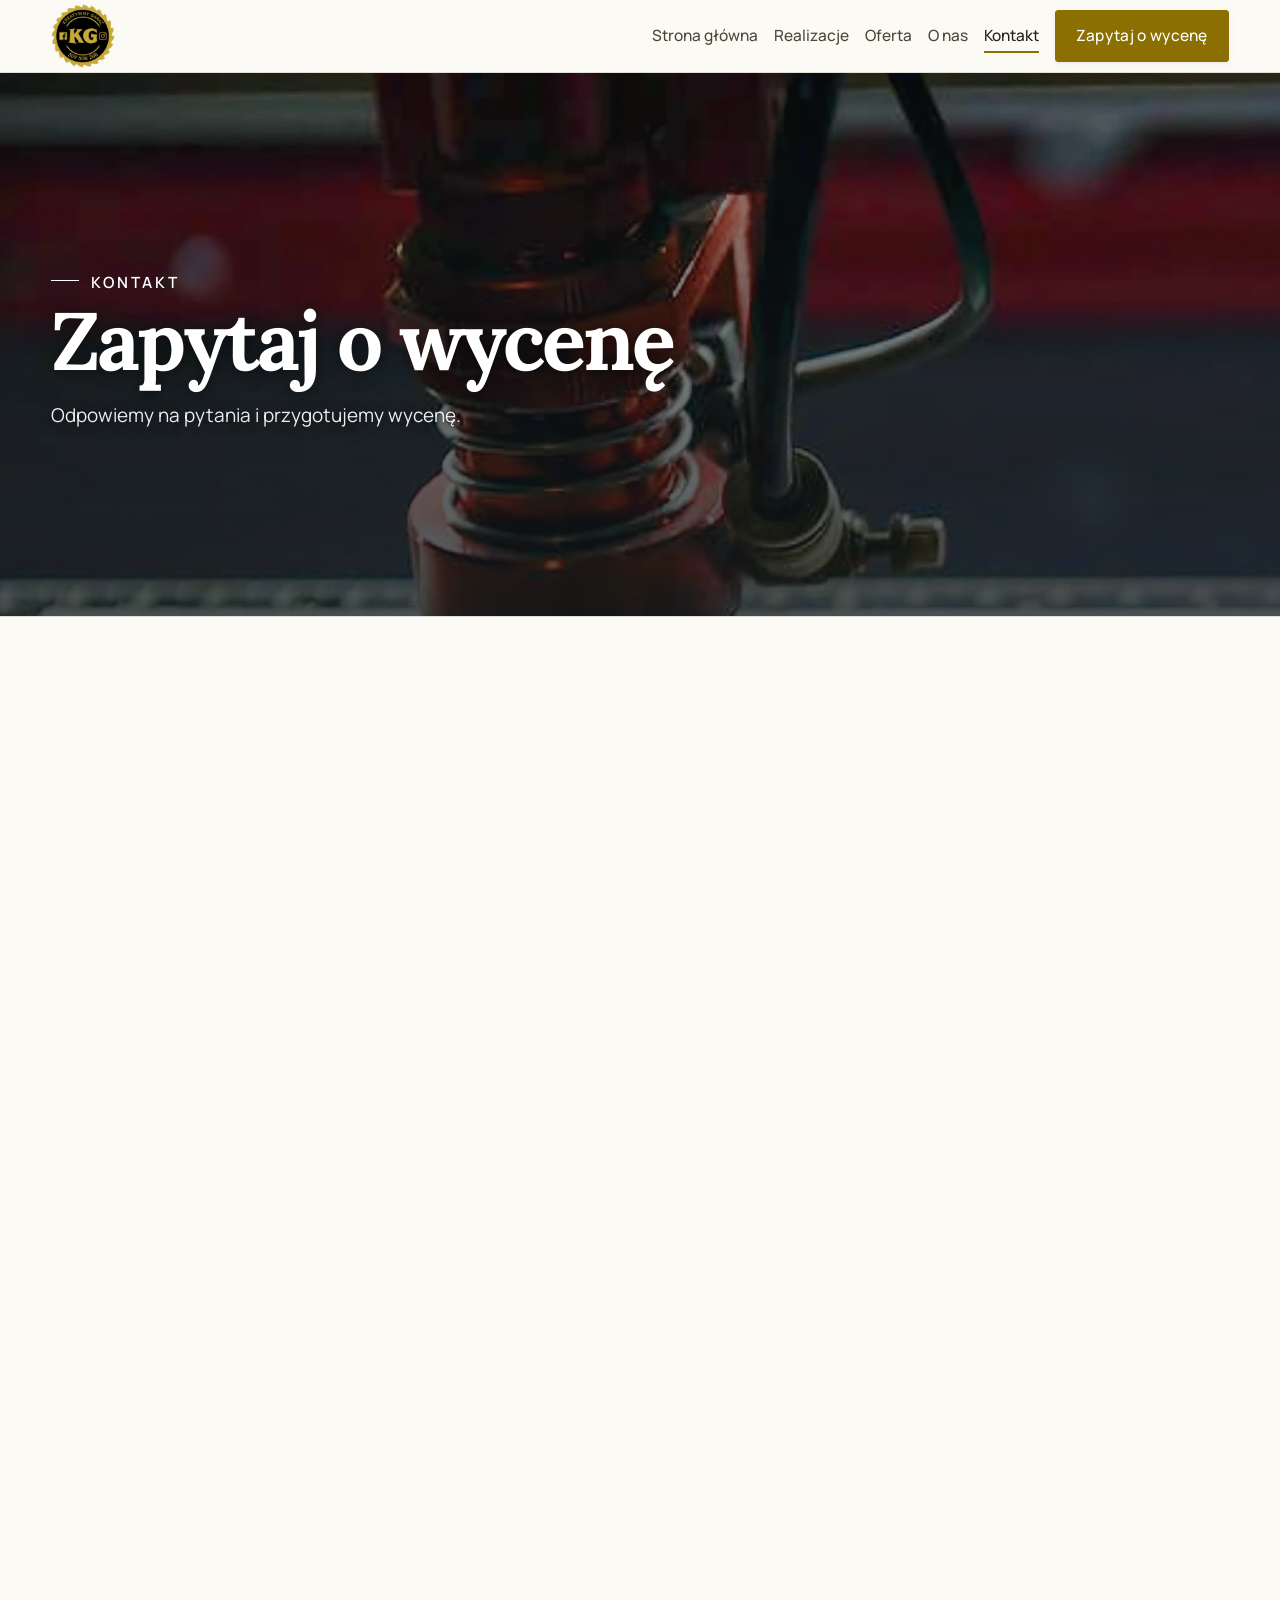
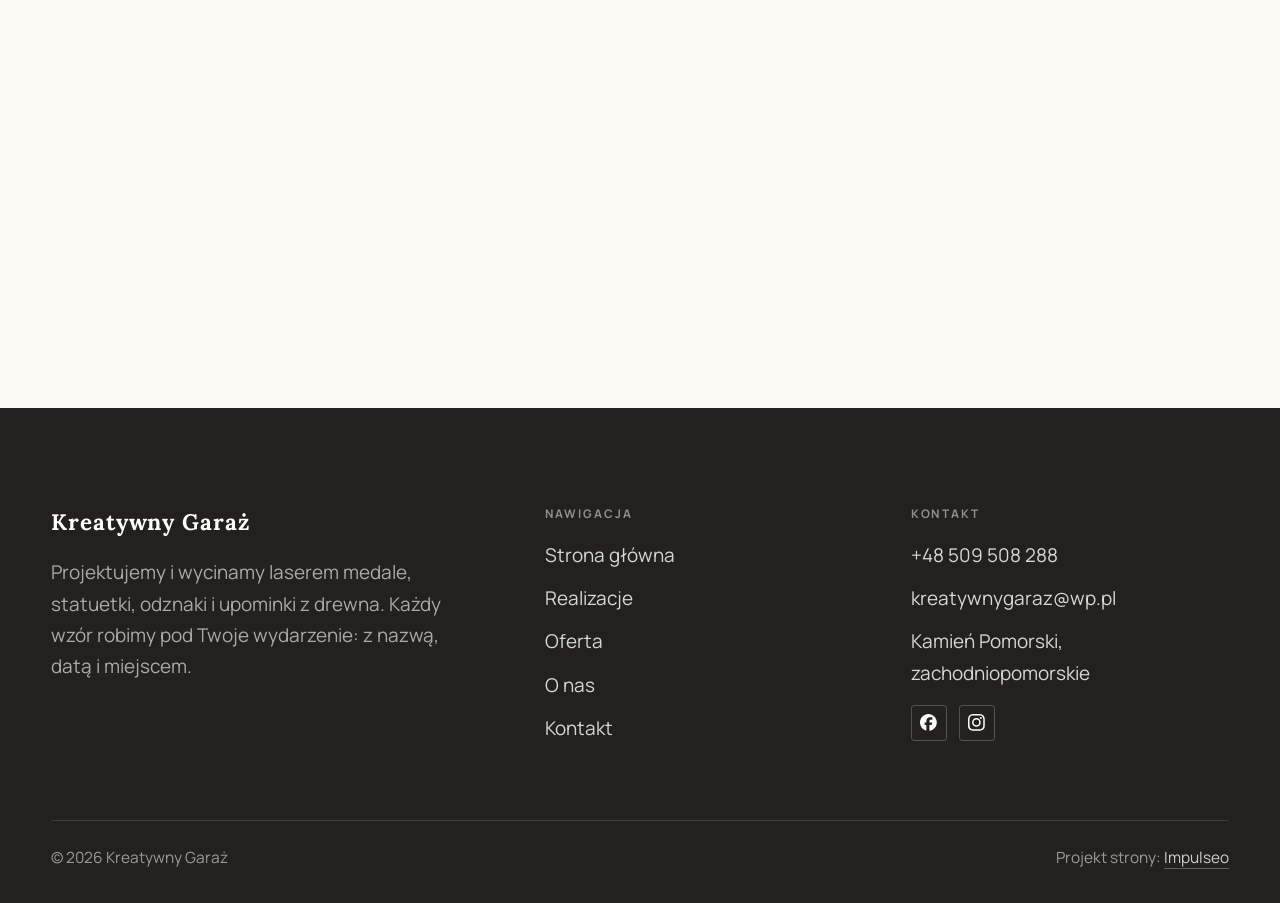
==== kontakt.html @ 51b4d13c "Strona demo: kreatywny-garaz" ====
<!DOCTYPE html>
<html lang="pl">
<head>
<meta charset="UTF-8">
<meta name="viewport" content="width=device-width, initial-scale=1.0">
<title>Kontakt - Kreatywny Garaż</title>
<meta name="description" content="Kontakt Kreatywny Garaż - Kamień Pomorski, zachodniopomorskie">
<link rel="canonical" href="https://kris20032.github.io/kreatywny-garaz/kontakt.html">
<meta name="robots" content="noindex, nofollow">
<meta property="og:type" content="website">
<meta property="og:locale" content="pl_PL">
<meta property="og:site_name" content="Kreatywny Garaż">
<meta property="og:title" content="Kontakt - Kreatywny Garaż">
<meta property="og:description" content="Kontakt Kreatywny Garaż - Kamień Pomorski, zachodniopomorskie">
<meta property="og:url" content="https://kris20032.github.io/kreatywny-garaz/kontakt.html">
<meta property="og:image" content="https://kris20032.github.io/kreatywny-garaz/img/og.jpg">
<meta property="og:image:width" content="1200">
<meta property="og:image:height" content="630">
<meta name="twitter:card" content="summary_large_image">
<link rel="preconnect" href="https://fonts.googleapis.com">
<link rel="preconnect" href="https://fonts.gstatic.com" crossorigin>
<link href="https://fonts.googleapis.com/css2?family=Lora:wght@500;600;700&family=Manrope:wght@400;500;600&display=swap" rel="stylesheet">
<link rel="stylesheet" href="assets/styles.css?v=b07bffbc">
</head>
<body>

<header class="nav">
  <div class="wrap nav-inner">
    <a class="brand brand-has-logo" href="index.html"><img class="brand-logo" src="img/logo.png" alt="Kreatywny Garaż" width="720" height="720" decoding="async"></a>
    <nav class="nav-links">
      <a href="index.html">Strona główna</a>
      <a href="realizacje.html">Realizacje</a>
      <a href="oferta.html">Oferta</a>
      <a href="o-nas.html">O nas</a>
      <a href="kontakt.html" class="active" aria-current="page">Kontakt</a>
      <a href="kontakt.html" class="btn btn-accent">Zapytaj o wycenę</a>
    </nav>
    <button class="nav-toggle" aria-label="Menu"><span></span><span></span><span></span></button>
  </div>
</header>

<main>
<section class="pagehead">
  <img src="img/g8.jpg" alt="Kreatywny Garaż - Zapytaj o wycenę" width="1600" height="976" decoding="async">
  <div class="wrap">
    <span class="eyebrow">Kontakt</span>
    <h1>Zapytaj o wycenę</h1>
    <p>Odpowiemy na pytania i przygotujemy wycenę.</p>
  </div>
</section>
<section>
  <div class="wrap contact-grid">
    <div class="reveal">
      <span class="eyebrow">Dane kontaktowe</span>
      <h2 style="margin:var(--space-4) 0 var(--space-6)">Kreatywny Garaż</h2>
      <div class="info-list">
        <div class="info-row"><div class="ic"><svg class="ico-tel" width="16" height="16" viewBox="0 0 24 24" fill="none" aria-hidden="true"><path d="M6.6 10.8a15.5 15.5 0 0 0 6.6 6.6l2.2-2.2a1 1 0 0 1 1-.24 11.4 11.4 0 0 0 3.6.58 1 1 0 0 1 1 1V20a1 1 0 0 1-1 1A17 17 0 0 1 3 4a1 1 0 0 1 1-1h3.5a1 1 0 0 1 1 1c0 1.25.2 2.46.58 3.6a1 1 0 0 1-.25 1l-2.23 2.2Z" fill="currentColor"/></svg></div><div><div class="lbl">Telefon</div><a class="val" href="tel:+48509508288">+48 509 508 288</a></div></div>
        <div class="info-row"><div class="ic"><svg class="ico-mail" width="16" height="16" viewBox="0 0 24 24" fill="none" aria-hidden="true"><rect x="3.2" y="5.5" width="17.6" height="13" rx="1.6" stroke="currentColor" stroke-width="1.6"/><path d="M4 7l8 6 8-6" stroke="currentColor" stroke-width="1.6" stroke-linecap="round" stroke-linejoin="round"/></svg></div><div><div class="lbl">E-mail</div><a class="val" href="mailto:kreatywnygaraz@wp.pl">kreatywnygaraz@wp.pl</a></div></div>
        <div class="info-row"><div class="ic"><svg class="ico-pin" width="16" height="16" viewBox="0 0 24 24" fill="none" aria-hidden="true"><path d="M12 21s7-6.1 7-11.5A7 7 0 0 0 5 9.5C5 14.9 12 21 12 21Z" stroke="currentColor" stroke-width="1.6" fill="none"/><circle cx="12" cy="9.5" r="2.4" fill="currentColor"/></svg></div><div><div class="lbl">Adres</div><div class="val">Kamień Pomorski, zachodniopomorskie</div></div></div>
      </div>
    </div>
    <div class="reveal">
      <form class="form" action="https://formsubmit.co/kreatywnygaraz@wp.pl" method="POST">
        <input type="hidden" name="_subject" value="Zapytanie ze strony Kreatywny Garaż">
        <input type="hidden" name="_captcha" value="false">
        <input type="hidden" name="_template" value="table">
        <div class="fld"><label for="name">Imię / firma</label><input id="name" name="name" type="text" placeholder="np. Jan Kowalski" required></div>
        <div class="fld"><label for="email">E-mail</label><input id="email" name="email" type="email" placeholder="adres@email.pl" required></div>
        <div class="fld"><label for="phone">Telefon</label><input id="phone" name="phone" type="tel" placeholder="+48 ..."></div>
        <div class="fld"><label for="msg">Czego dotyczy zapytanie?</label><textarea id="msg" name="message" placeholder="Napisz krótko, w czym możemy pomóc" required></textarea></div>
        <button type="submit" class="btn btn-accent" style="width:100%;justify-content:center">Wyślij zapytanie <span class="arr">→</span></button>
        <p class="note">Wiadomość trafi bezpośrednio do nas. Można też zadzwonić: +48 509 508 288.</p>
      </form>
    </div>
  </div>
</section>
<section style="padding-top:0">
  <div class="wrap reveal">
    <iframe class="map" title="Kreatywny Garaż - Kamień Pomorski" src="https://maps.google.com/maps?q=53.9640967%2C14.8288006&z=15&output=embed" loading="lazy" referrerpolicy="no-referrer-when-downgrade"></iframe>
  </div>
</section>
</main>

<footer>
  <div class="wrap">
    <div class="foot-grid">
      <div class="foot-brand">
        <div class="name">Kreatywny Garaż</div>
        <p>Projektujemy i wycinamy laserem medale, statuetki, odznaki i upominki z drewna. Każdy wzór robimy pod Twoje wydarzenie: z nazwą, datą i miejscem.</p>
      </div>
      <div class="foot-col">
        <h4>Nawigacja</h4>
        <a href="index.html">Strona główna</a>
        <a href="realizacje.html">Realizacje</a>
        <a href="oferta.html">Oferta</a>
        <a href="o-nas.html">O nas</a>
        <a href="kontakt.html">Kontakt</a>
      </div>
      <div class="foot-col">
        <h4>Kontakt</h4>
        <a href="tel:+48509508288">+48 509 508 288</a>
        <a href="mailto:kreatywnygaraz@wp.pl">kreatywnygaraz@wp.pl</a>
        <p>Kamień Pomorski, zachodniopomorskie</p>
      <div class="foot-soc">
        <a class="soc" href="https://www.facebook.com/KreatywnyGarazWyrobyzDrewna/" target="_blank" rel="noopener" aria-label="Facebook - Kreatywny Garaż"><svg viewBox="0 0 24 24" aria-hidden="true" focusable="false"><path d="M9.101 23.691v-7.98H6.627v-3.667h2.474v-1.58c0-4.085 1.848-5.978 5.858-5.978.401 0 .955.042 1.468.103a8.68 8.68 0 0 1 1.141.195v3.325a8.623 8.623 0 0 0-.653-.036 26.805 26.805 0 0 0-.733-.009c-.707 0-1.259.096-1.675.309a1.686 1.686 0 0 0-.679.622c-.258.42-.374.995-.374 1.752v1.297h3.919l-.386 2.103-.287 1.564h-3.246v8.245C19.396 23.238 24 18.179 24 12.044c0-6.627-5.373-12-12-12s-12 5.373-12 12c0 5.628 3.874 10.35 9.101 11.647Z" fill="currentColor"/></svg></a>
        <a class="soc" href="https://www.instagram.com/kreatywny_garaz/" target="_blank" rel="noopener" aria-label="Instagram - Kreatywny Garaż"><svg viewBox="0 0 24 24" aria-hidden="true" focusable="false"><path d="M7.0301.084c-1.2768.0602-2.1487.264-2.911.5634-.7888.3075-1.4575.72-2.1228 1.3877-.6652.6677-1.075 1.3368-1.3802 2.127-.2954.7638-.4956 1.6365-.552 2.914-.0564 1.2775-.0689 1.6882-.0626 4.947.0062 3.2586.0206 3.6671.0825 4.9473.061 1.2765.264 2.1482.5635 2.9107.308.7889.72 1.4573 1.388 2.1228.6679.6655 1.3365 1.0743 2.1285 1.38.7632.295 1.6361.4961 2.9134.552 1.2773.056 1.6884.069 4.9462.0627 3.2578-.0062 3.668-.0207 4.9478-.0814 1.28-.0607 2.147-.2652 2.9098-.5633.7889-.3086 1.4578-.72 2.1228-1.3881.665-.6682 1.0745-1.3378 1.3795-2.1284.2957-.7632.4966-1.636.552-2.9124.056-1.2809.0692-1.6898.063-4.948-.0063-3.2583-.021-3.6668-.0817-4.9465-.0607-1.2797-.264-2.1487-.5633-2.9117-.3084-.7889-.72-1.4568-1.3876-2.1228C21.2982 1.33 20.628.9208 19.8378.6165 19.074.321 18.2017.1197 16.9244.0645 15.6471.0093 15.236-.005 11.977.0014 8.718.0076 8.31.0215 7.0301.0839m.1402 21.6932c-1.17-.0509-1.8053-.2453-2.2287-.408-.5606-.216-.96-.4771-1.3819-.895-.422-.4178-.6811-.8186-.9-1.378-.1644-.4234-.3624-1.058-.4171-2.228-.0595-1.2645-.072-1.6442-.079-4.848-.007-3.2037.0053-3.583.0607-4.848.05-1.169.2456-1.805.408-2.2282.216-.5613.4762-.96.895-1.3816.4188-.4217.8184-.6814 1.3783-.9003.423-.1651 1.0575-.3614 2.227-.4171 1.2655-.06 1.6447-.072 4.848-.079 3.2033-.007 3.5835.005 4.8495.0608 1.169.0508 1.8053.2445 2.228.408.5608.216.96.4754 1.3816.895.4217.4194.6816.8176.9005 1.3787.1653.4217.3617 1.056.4169 2.2263.0602 1.2655.0739 1.645.0796 4.848.0058 3.203-.0055 3.5834-.061 4.848-.051 1.17-.245 1.8055-.408 2.2294-.216.5604-.4763.96-.8954 1.3814-.419.4215-.8181.6811-1.3783.9-.4224.1649-1.0577.3617-2.2262.4174-1.2656.0595-1.6448.072-4.8493.079-3.2045.007-3.5825-.006-4.848-.0608M16.953 5.5864A1.44 1.44 0 1 0 18.39 4.144a1.44 1.44 0 0 0-1.437 1.4424M5.8385 12.012c.0067 3.4032 2.7706 6.1557 6.173 6.1493 3.4026-.0065 6.157-2.7701 6.1506-6.1733-.0065-3.4032-2.771-6.1565-6.174-6.1498-3.403.0067-6.156 2.771-6.1496 6.1738M8 12.0077a4 4 0 1 1 4.008 3.9921A3.9996 3.9996 0 0 1 8 12.0077" fill="currentColor"/></svg></a>
      </div>
      </div>
    </div>
    <div class="foot-bot">
      <span>© 2026 Kreatywny Garaż</span>
      <span>Projekt strony: <a class="foot-credit" href="https://impulseo.pl" target="_blank" rel="noopener">Impulseo</a></span>
    </div>
  </div>
</footer>
<div class="sticky-reserve"><a class="sr-book" href="kontakt.html">Zapytaj o wycenę</a><a class="sr-call" href="tel:+48509508288" aria-label="Zadzwoń"><svg class="ico-tel" width="16" height="16" viewBox="0 0 24 24" fill="none" aria-hidden="true"><path d="M6.6 10.8a15.5 15.5 0 0 0 6.6 6.6l2.2-2.2a1 1 0 0 1 1-.24 11.4 11.4 0 0 0 3.6.58 1 1 0 0 1 1 1V20a1 1 0 0 1-1 1A17 17 0 0 1 3 4a1 1 0 0 1 1-1h3.5a1 1 0 0 1 1 1c0 1.25.2 2.46.58 3.6a1 1 0 0 1-.25 1l-2.23 2.2Z" fill="currentColor"/></svg></a></div>
<div class="demo-wazne" data-do="2026-11-18" data-cykl="3" hidden><svg class="dw-ico" width="13" height="13" viewBox="0 0 24 24" fill="none" aria-hidden="true"><circle cx="12" cy="12" r="8.6" stroke="currentColor" stroke-width="1.8"/><path d="M12 7.2V12l3.3 2" stroke="currentColor" stroke-width="1.8" stroke-linecap="round"/></svg><span class="dw-txt"></span></div>

<script src="assets/main.js"></script>
</body>
</html>
---- assets/styles.css ----
/* ============================================================
   STOLBASZ — premium, architektoniczny B2B fit-out
   Jasna paleta, zero brązu. System wg premium-web-craft.
   Projekt strony: Impulseo (impulseo.pl)
   ============================================================ */

:root{
  /* PALETA — jasna, architektoniczna, chłodna */
  --paper:#F3F1EC;          /* główne tło */
  --paper-2:#E6E3DB;        /* sekcje alternatywne (chłodny jasny szary) */
  --paper-3:#E6E3DB;        /* delikatne wypełnienia */
  --ink:#23211E;            /* tekst główny — chłodny grafit */
  --ink-soft:#43403A;       /* nagłówki drugorzędne */
  --muted:#87837A;          /* tekst poboczny */
  --line:rgba(35,33,30,.12);/* hairline */
  --accent:#8A6B3C;         /* stonowany petrol-slate — jedyny akcent */
  --accent-d:#6E5430;
  --accent-soft:rgba(138,107,60,.10);
  --dark:#23211E;           /* sekcje ciemne (stopka/CTA) */

  /* HOVER ZDJĘĆ — JEDEN standard dla całego silnika (decyzja K. 04.08.2026, artefakt z wariantami).
     AKTUALNE (K.+Szymon 09.08.2026, wybór z artefaktu 6 wariantów): zoom 1.05 przy 1.4s -
     przy tak długim czasie mocniejszy kadr NIE skacze, tylko „oddycha". Poprzedni standard
     (1.02 / .55s z 04.08) odbierany jako dynamiczny i szybki.
     Spoczynek lekko przygaszony, ale TYLKO tam, gdzie jest mysz (@media hover:hover) —
     na telefonie zdjęcia zostają w pełnej jasności. */
  --img-zoom:1.05;                   /* K.+Szymon 09.08: wariant F z artefaktu porównawczego */
  --img-rest:brightness(.95) saturate(.99);
  --img-hot:brightness(1.06) saturate(1.05);
  --img-dur:1.4s;                    /* K.+Szymon 09.08 (wariant F): powoli = elegancko */
  --img-ease:cubic-bezier(.16,.84,.44,1);  /* miękki ogon, efekt „oddychania" */

  /* ODSTĘPY — skala 4/8 */
  --space-1:4px; --space-2:8px; --space-3:12px; --space-4:16px; --space-5:24px;
  --space-6:32px; --space-7:48px; --space-8:64px; --space-9:96px; --space-10:128px;

  /* TYPOGRAFIA — fluid clamp() (skala podbita 16.07.2026: większe, czytelniejsze litery — uwaga Adama) */
  --text-sm:clamp(.9rem,.87rem + .12vw,1rem);
  --text-base:clamp(1.08rem,1.04rem + .18vw,1.2rem);
  --text-lg:clamp(1.24rem,1.15rem + .34vw,1.44rem);
  --text-h3:clamp(1.34rem,1.22rem + .55vw,1.66rem);
  --text-h2:clamp(2.1rem,1.66rem + 2.1vw,3.1rem);
  --text-h1:clamp(2.9rem,2.1rem + 4vw,5.1rem);

  /* PROMIENIE — architektoniczne, raczej ostre */
  --r-sm:3px; --r-md:6px; --r-lg:10px;

  /* RUCH */
  --ease:cubic-bezier(.25,.46,.45,.94); --dur:.24s;

  /* CIENIE — miękkie, warstwowe */
  --sh-sm:0 1px 2px rgba(16,24,32,.04), 0 2px 8px rgba(16,24,32,.05);
  --sh-md:0 2px 6px rgba(16,24,32,.05), 0 12px 28px -8px rgba(16,24,32,.12);
  --sh-lg:0 6px 14px rgba(16,24,32,.07), 0 26px 56px -18px rgba(16,24,32,.22);

  --hairline:1px solid var(--line);

  --font-display:'Lora',serif;
  --font-body:'Manrope',sans-serif;
}

*{box-sizing:border-box;margin:0;padding:0}
html{scroll-behavior:smooth}
body{
  font-family:var(--font-body);
  font-size:var(--text-base);
  line-height:1.65;
  color:var(--ink);
  background:var(--paper);
  -webkit-font-smoothing:antialiased;
  text-rendering:optimizeLegibility;
}
img{max-width:100%;height:auto;display:block}  /* height:auto = width/height z atrybutów trzyma proporcje (TOP#12) */
a{color:inherit;text-decoration:none}

.wrap{width:min(92%,1180px);margin-inline:auto}
section{padding-block:clamp(52px,6.5vw,96px)}

h1,h2,h3{font-family:var(--font-display);font-weight:700;line-height:1.08;letter-spacing:-.02em;color:var(--ink)}
h1{font-size:var(--text-h1);letter-spacing:-.035em}
h2{font-size:var(--text-h2);letter-spacing:-.025em}
h3{font-size:var(--text-h3)}
/* MIARA — długość wiersza. WCAG 2.2 SC 1.4.8: max 80 znaków; Butterick: 45–90.
   68ch daje realnie 72–78 znaków polskiego tekstu, czyli z zapasem pod granicą.
   Wcześniej limit miał TYLKO <p> — <li>, <blockquote> i <dd> nie miały żadnego,
   i to jedyny powód, dla którego 23 bloki na dwóch oddanych stronach jadą po
   83–106 znaków w wierszu (pomiar 07.08.2026, bramka `miara`).
   ⚠️ Listy i definicje ograniczamy TYLKO bez klasy: `ul`/`ol` z klasą to u nas
   układ (siatki kafli, menu), a nie tekst ciągły — tam miarę wyznacza układ. */
/* 60ch, nie 68ch (K. 10.08): po zmianie fontów na węższe kroje (DM Sans i spółka)
   w 68ch mieściło się ~90 znaków - bramka pikselowa słusznie zgłaszała przekroczenie
   granicy 80. Pomiar na żywej przeglądarce: 60ch = 90 znaków, 53ch = ~78 znaków, czyli normę WCAG 1.4.8. */
:root{ --miara:53ch }
p{max-width:min(100%,var(--miara))}
blockquote,
ul:not([class])>li, ol:not([class])>li,
dl:not([class])>dd{max-width:min(100%,var(--miara))}

/* ⚠️ Świadomie BEZ wyjątku `.tile p,.card p,.svc p{max-width:none}`, choć nasuwa się sam:
   te akapity BYŁY już ograniczone (stare `p{max-width:65ch}`), więc „wyjątek" nie odblokowałby
   niczego nowego — tylko ROZLUŹNIŁ stan sprzed zmiany na wszystkich demach naraz.
   `figcaption` żadna z reguł wyżej nie dotyczy, więc też nie potrzebuje zwolnienia. */

/* ŁAMANIE. `balance` wyrównuje długości wierszy w nagłówku, `pretty` pilnuje ostatniego
   wiersza akapitu, żeby nie został w nim jeden wyraz. Obsługiwane od Chrome 117 /
   Safari 17.5; starsze przeglądarki po prostu ignorują tę własność.
   `text-wrap:pretty` nie występowało dotąd ANI RAZ w silniku ani w repo klientów. */
h1,h2,h3,.lead,.lede{text-wrap:balance}
p,li,blockquote,dd{text-wrap:pretty}

.eyebrow{
  font-family:var(--font-body);
  font-size:var(--text-sm);
  font-weight:600;
  letter-spacing:.18em;
  text-transform:uppercase;
  color:var(--accent);
  display:inline-flex;align-items:center;gap:var(--space-3);
}
/* flex:none + margin-top = kreska trzyma się PIERWSZEJ linii. Wcześniej align-items:center
   centrowało ją względem całego bloku i przy zawinięciu (długi kicker typu
   „…WNĘTRZ · LESZNO · OD 2019") druga linia lądowała z brzydkim wcięciem. */
.eyebrow{align-items:flex-start}
.eyebrow>*,.eyebrow{text-wrap:balance}   /* dlugi kicker lamal sie na sierote typu samo „2019" w drugiej linii */
.eyebrow::before{content:"";width:28px;height:1px;background:var(--accent);display:inline-block;flex:none;margin-top:.62em}

.muted{color:var(--muted)}
.lead{font-size:var(--text-lg);line-height:1.55;color:var(--ink-soft);max-width:50ch}

/* ---------- BUTTONS ---------- */
.btn{
  display:inline-flex;align-items:center;gap:var(--space-2);
  font-weight:600;font-size:var(--text-sm);letter-spacing:.02em;
  padding:var(--space-4) var(--space-6);
  border-radius:var(--r-sm);
  transition:transform var(--dur) var(--ease),box-shadow var(--dur) var(--ease),background var(--dur) var(--ease);
  cursor:pointer;border:1px solid transparent;
}
.btn-accent{background:var(--accent);color:#fff;box-shadow:var(--sh-sm)}
.btn-accent:hover{background:var(--accent-d);transform:translateY(-2px);box-shadow:var(--sh-md)}
.btn-accent:active{transform:translateY(0);box-shadow:var(--sh-sm)}
.btn-ghost{background:transparent;color:var(--ink);border-color:var(--line)}
.btn-ghost:hover{border-color:var(--accent);color:var(--accent);transform:translateY(-2px)}
.btn-light{background:#fff;color:var(--ink);box-shadow:var(--sh-sm)}
.btn-light:hover{transform:translateY(-2px);box-shadow:var(--sh-md)}
.btn .arr{transition:transform var(--dur) var(--ease)}
.btn:hover .arr{transform:translateX(4px)}

/* ---------- NAV ---------- */
.nav{
  position:sticky;top:0;z-index:50;
  background:color-mix(in srgb,var(--paper) 88%,transparent);
  backdrop-filter:saturate(140%) blur(10px);
  border-bottom:var(--hairline);
}
.nav-inner{display:flex;align-items:center;justify-content:space-between;gap:var(--space-5);height:72px}
/* ANTY-NACHODZENIE (K. 05.08.2026): długa nazwa firmy + przycisk z pełnym numerem nie mieściły się w pasku
   i flex ściskał linki PONIŻEJ ich treści - "Kontakt" wchodził na ramkę "Zadzwoń +48 ...". Teraz ustępuje
   nazwa marki (skrót wielokropkiem), a menu i przycisk nigdy się nie kurczą ani nie zachodzą na siebie. */
.brand{display:flex;flex-direction:column;line-height:1;min-width:0;flex:0 1 auto}
.brand .name{font-family:var(--font-display);font-weight:800;font-size:1.35rem;letter-spacing:.04em;white-space:nowrap;overflow:hidden;text-overflow:ellipsis}
.brand .sub{font-size:.62rem;letter-spacing:.34em;text-transform:uppercase;color:var(--muted);margin-top:5px;white-space:nowrap;overflow:hidden;text-overflow:ellipsis}
.nav-links{display:flex;align-items:center;gap:var(--space-6);flex:0 0 auto}
.nav-links a{font-size:var(--text-sm);font-weight:500;color:var(--ink-soft);position:relative;padding-block:4px;white-space:nowrap;transition:color var(--dur) var(--ease)}
.nav-links a::after{content:"";position:absolute;left:0;bottom:0;width:0;height:1.5px;background:var(--accent);transition:width var(--dur) var(--ease)}
.nav-links a:hover,.nav-links a.active{color:var(--ink)}
.nav-links a:hover::after,.nav-links a.active::after{width:100%}
.nav-links .btn{padding:var(--space-2) var(--space-5)}
/* przyciski w nav: właściwy kolor (przebij .nav-links a) + bez podkreślenia */
.nav-links a.btn-accent{color:#fff}
.nav-links a.btn-ghost,.nav-links a.btn-light{color:var(--ink)}
/* CTA w pasku: NIE podkreślenie spod linków menu, ale ten sam przelatujący błysk,
   co na wszystkich innych przyciskach (zgłoszenie K. 13.08.2026 - „na hero jest efekt
   światła przechodzącego przez przycisk, na navbarze go nie ma, a mają być identyczne").
   Reguła `.nav-links a::after` jest silniejsza od `.btn::after`, więc trzeba jej
   geometrię wyzerować i wpisać połysk z nazwy - samo `display:none` gasiło efekt. */
.nav-links a.btn::after{
  display:block;content:"";position:absolute;inset:0;z-index:-1;pointer-events:none;
  width:auto;height:auto;border-radius:inherit;   /* kasuje geometrię podkreślenia (width:0;height:1.5px) */
  background:linear-gradient(100deg,transparent 32%,rgba(255,255,255,.20) 50%,transparent 68%);
  translate:-120% 0}
@media (prefers-reduced-motion:no-preference){
  .nav-links a.btn:hover::after{translate:120% 0;transition:translate .75s var(--mt-ease,cubic-bezier(.16,.84,.44,1))}
}
.nav-toggle{display:none;background:none;border:none;cursor:pointer;flex-direction:column;gap:5px;padding:8px}
.nav-toggle span{width:24px;height:2px;background:var(--ink);transition:var(--dur)}
/* Ciasny zakres MIĘDZY menu mobilnym a pełnym pulpitem: zbijamy odstępy i nazwę marki,
   żeby wszystko zmieściło się naturalnie, zanim w ogóle dojdzie do skracania wielokropkiem. */
@media(max-width:1280px) and (min-width:921px){
  .nav-links{gap:var(--space-4)}
  .nav-links .btn{padding:var(--space-2) var(--space-4)}
  .brand .name{font-size:1.15rem}
}

/* ---------- HERO (split) ---------- */
.hero{position:relative;overflow:hidden;border-bottom:var(--hairline)}
.hero-grid{display:grid;grid-template-columns:1.05fr .95fr;gap:clamp(24px,4vw,60px);align-items:center;
  padding-block:clamp(36px,4.5vw,64px)}
.hero-copy .eyebrow{margin-bottom:var(--space-5)}
.hero-copy h1{margin-bottom:var(--space-5)}
.hero-copy .lead{margin-bottom:var(--space-7)}
.hero-actions{display:flex;flex-wrap:wrap;gap:var(--space-4)}
.hero-art{position:relative;aspect-ratio:4/3;border-radius:var(--r-lg);overflow:hidden;box-shadow:var(--sh-lg)}
.hero-art img{width:100%;height:100%;object-fit:cover}
.hero-art::after{content:"";position:absolute;inset:0;background:linear-gradient(180deg,transparent 55%,rgba(18,24,28,.28))}
.hero-badge{position:absolute;left:var(--space-5);bottom:var(--space-5);z-index:2;
  background:rgba(252,252,251,.94);backdrop-filter:blur(4px);
  border-radius:var(--r-md);padding:var(--space-4) var(--space-5);box-shadow:var(--sh-md);max-width:78%}
.hero-badge strong{display:block;font-family:var(--font-display);font-size:1rem;letter-spacing:-.01em}
.hero-badge span{font-size:var(--text-sm);color:var(--muted)}

/* ---------- HERO duży / kinowy (strona główna) ---------- */
.hero-cine{position:relative;min-height:clamp(560px,82vh,840px);min-height:clamp(560px,82svh,840px);display:flex;align-items:center;overflow:hidden;border-bottom:var(--hairline)}
.hero-cine>img{position:absolute;inset:0;width:100%;height:100%;object-fit:cover;z-index:0}
.hero-cine::after{content:"";position:absolute;inset:0;z-index:1;
  background:linear-gradient(95deg,rgba(13,18,23,.86) 0%,rgba(13,18,23,.64) 32%,rgba(13,18,23,.24) 62%,rgba(13,18,23,.04) 100%)}
.hero-cine .wrap{position:relative;z-index:2;padding-block:var(--space-8)}
.hero-cine .hero-copy{max-width:660px}
.hero-cine .eyebrow{color:#fff;margin-bottom:var(--space-5)}
.hero-cine .eyebrow::before{background:#fff}
.hero-cine h1{color:#fff;margin-bottom:var(--space-5);font-size:clamp(2.9rem,2rem + 4.4vw,5.2rem);text-wrap:balance}
.hero-cine .lead{color:rgba(255,255,255,.92);max-width:48ch;margin-bottom:var(--space-7)}
.hero-cine .hero-actions{display:flex;flex-wrap:wrap;gap:var(--space-4)}
/* NISKIE OKNO (laptop z dokiem i paskami przeglądarki ma ~700-780 px wysokości widoku):
   H1 do 5.2rem + długi lead nie mieściły się i przyciski wypadały POD krawędź ekranu -
   klient widział stronę bez ani jednego CTA. Skalujemy w dół, zamiast przycinać treść. */
@media(min-width:821px) and (max-height:820px){
  .hero-cine{min-height:clamp(520px,94svh,780px)}
  .hero-cine .wrap{padding-block:var(--space-6)}
  .hero-cine h1{font-size:clamp(2.2rem,1.5rem + 2.6vw,3.6rem);margin-bottom:var(--space-4)}
  .hero-cine .eyebrow{margin-bottom:var(--space-4)}
  .hero-cine .lead{margin-bottom:var(--space-5);max-width:44ch}
}
@media(max-width:680px){
  .hero-cine{min-height:clamp(520px,76vh,640px);min-height:clamp(520px,76svh,640px);align-items:flex-end}
  .hero-cine::after{background:linear-gradient(0deg,rgba(13,18,23,.9) 6%,rgba(13,18,23,.45) 55%,rgba(13,18,23,.25) 100%)}
  .hero-cine .wrap{padding-bottom:var(--space-9)}
  /* TELEFON (~90% oglądających): lead potrafił zająć 8 linii i zepchnąć CTA poza pierwszy ekran.
     Zwężamy interlinię i skalę - treści nie ucinamy, bo to ona sprzedaje. */
  .hero-cine .lead{font-size:.98rem;line-height:1.5;margin-bottom:var(--space-5)}
  .hero-cine .eyebrow{font-size:.72rem;letter-spacing:.13em;margin-bottom:var(--space-4)}
  .hero-cine .eyebrow::before{width:20px}
  .hero-cine h1{margin-bottom:var(--space-4)}
}

/* full-bleed hero variant (podstrony) */
.pagehead{position:relative;min-height:46vh;min-height:46svh;display:flex;align-items:flex-end;overflow:hidden;border-bottom:var(--hairline)}
.pagehead img{position:absolute;inset:0;width:100%;height:100%;object-fit:cover}
/* 10.08.2026 (decyzja K.): mocniejsze przyciemnienie + cień pod tekstem. Bramka mierzyła na
   nagłówkach podstron 3,38-3,43:1 przy wymaganych 4,5 — jasne zdjęcie (hala, śnieg, niebo)
   podchodziło pod biały tekst. Zdjęcia klientów są różne, więc kontrast musi dawać WARSTWA,
   a nie szczęśliwy dobór kadru. */
.pagehead::after{content:"";position:absolute;inset:0;background:linear-gradient(180deg,rgba(18,24,28,.40),rgba(18,24,28,.76))}
.pagehead .wrap{position:relative;z-index:2;padding-block:var(--space-9);color:#fff}
.pagehead h1{color:#fff;max-width:18ch;text-shadow:0 2px 16px rgba(0,0,0,.55)}
.pagehead .eyebrow{color:#fff}
.pagehead .eyebrow::before{background:#fff}
.pagehead p{color:rgba(255,255,255,.92);margin-top:var(--space-4);max-width:54ch;text-shadow:0 1px 12px rgba(0,0,0,.5)}

/* ---------- STRIP (pasek skrótów / liczby) ---------- */
.strip{background:var(--dark);color:#fff}
/* PASEK HASEŁ — standard 04.08.2026 (decyzja K.): 5 haseł w JEDNYM rzędzie, tekst WYŚRODKOWANY,
   węższe marginesy boczne niż reszta strony (pasek ma iść szerzej), równe wysokości kolumn. */
.strip .wrap{width:min(96%,1440px);display:grid;grid-template-columns:repeat(5,1fr);
  gap:var(--space-5);padding-block:var(--space-7);align-items:stretch}
.strip .item .k{font-family:var(--font-display);font-size:clamp(1.05rem,.82rem + .85vw,1.55rem);
  font-weight:800;letter-spacing:-.02em;color:#fff;line-height:1.18;text-wrap:balance}
.strip .item .v{font-size:var(--text-sm);color:rgba(255,255,255,.66);margin-top:var(--space-2);line-height:1.4}
.strip .item{border-left:2px solid var(--accent);padding-inline:var(--space-4);
  text-align:center;display:flex;flex-direction:column;justify-content:center}
/* liczba kolumn = liczba haseł, żeby ostatnie nie zostawało samo w drugim rzędzie.
   Klasę n-N nadaje multipage.py; domyślnie (bez klasy) pasek jest 5-kolumnowy. */
.strip.n-2 .wrap{grid-template-columns:repeat(2,1fr)}
.strip.n-3 .wrap{grid-template-columns:repeat(3,1fr)}
.strip.n-4 .wrap{grid-template-columns:repeat(4,1fr);gap:var(--space-6)}
.strip.n-4 .item .k{font-size:clamp(1.3rem,1rem + 1.1vw,2rem)}
.strip.n-6 .wrap{grid-template-columns:repeat(6,1fr);gap:var(--space-4)}
.strip.n-6 .item .k{font-size:clamp(.98rem,.8rem + .7vw,1.35rem)}
/* równe łamanie: zamiast "długa linia + jedno słowo" obie linie zbliżonej długości */
.strip .item .k{text-wrap:balance}

/* ---------- SECTION HEAD ---------- */
.head{max-width:48rem;margin-bottom:var(--space-8)}
.head.center{margin-inline:auto;text-align:center}
.head .eyebrow{margin-bottom:var(--space-4)}
.head h2{margin-bottom:var(--space-4)}
.head p{color:var(--muted);font-size:var(--text-lg);line-height:1.55}
.head.center p{margin-inline:auto}

/* ---------- INTRO SPLIT ---------- */
.split{display:grid;grid-template-columns:.92fr 1.08fr;gap:clamp(28px,5vw,80px);align-items:center}
.split.rev{grid-template-columns:1.08fr .92fr}
.split.rev .split-art{order:-1}
.split-art{position:relative;aspect-ratio:5/4;border-radius:var(--r-lg);overflow:hidden;box-shadow:var(--sh-lg)}
.split-art img{width:100%;height:100%;object-fit:cover}
.split-copy h2{margin-bottom:var(--space-5)}
.split-copy p+p{margin-top:var(--space-4)}
.split-copy .btn{margin-top:var(--space-6)}

/* ---------- SERVICES (zakres) ---------- */
.svc-grid{display:grid;grid-template-columns:repeat(auto-fit,minmax(280px,1fr));gap:var(--space-5)}
.svc{background:#fff;border:var(--hairline);border-radius:var(--r-md);padding:var(--space-7) var(--space-6);
  transition:transform var(--dur) var(--ease),box-shadow var(--dur) var(--ease),border-color var(--dur) var(--ease);
  position:relative;overflow:hidden}
.svc::before{content:"";position:absolute;left:0;top:0;width:3px;height:0;background:var(--accent);transition:height var(--dur) var(--ease)}
.svc:hover{transform:translateY(-4px);box-shadow:var(--sh-md);border-color:transparent}
.svc:hover::before{height:100%}
.svc .ic{font-family:var(--font-display);font-size:.8rem;font-weight:700;letter-spacing:.12em;color:var(--accent);margin-bottom:var(--space-4)}
.svc h3{margin-bottom:var(--space-3);font-size:1.22rem}
.svc p{color:var(--muted);font-size:var(--text-base);line-height:1.6}

/* big detailed service rows */
.svc-row{display:grid;grid-template-columns:.8fr 1.2fr;gap:clamp(20px,4vw,60px);align-items:center;padding-block:var(--space-8)}
.svc-row+.svc-row{border-top:var(--hairline)}
.svc-row.rev{grid-template-columns:1.2fr .8fr}
/* Naprzemienny układ wierszy oferty: co drugi wiersz ma zdjęcie po PRAWEJ.
   Było `order:-1` — martwy kod, bo zdjęcie i tak jest pierwszym dzieckiem w HTML,
   więc wszystkie wiersze wyglądały identycznie (zdjęcie zawsze z lewej), a `rev`
   zmieniało tylko szerokość kolumn. Znalezione 29.07.2026 przy różnicowaniu kierunków
   animacji (pomiar pozycji: art.mid 390/502 przy row.mid 756 — zawsze lewa strona). */
.svc-row.rev .svc-row-art{order:2}
.svc-row-art{aspect-ratio:4/3;border-radius:var(--r-md);overflow:hidden;box-shadow:var(--sh-md)}
.svc-row-art img{width:100%;height:100%;object-fit:cover}
.svc-row h3{font-size:1.5rem;margin-bottom:var(--space-4)}
.svc-row .num{font-family:var(--font-display);font-size:.85rem;font-weight:700;letter-spacing:.14em;color:var(--accent);display:block;margin-bottom:var(--space-3)}
.svc-row ul{list-style:none;margin-top:var(--space-4);display:flex;flex-direction:column;gap:var(--space-2)}
.svc-row li{position:relative;padding-left:var(--space-5);color:var(--muted);font-size:var(--text-base)}
.svc-row li::before{content:"";position:absolute;left:0;top:.62em;width:8px;height:1px;background:var(--accent)}

/* ---------- GALLERY (realizacje) ---------- */
.gallery{display:grid;grid-template-columns:repeat(12,1fr);gap:var(--space-4);grid-auto-rows:200px}
/* GALERIA MASONRY — pionowe zdjęcia (portrety beauty/wellness) bez przycinania: kolumny, height auto */
.gallery-masonry{column-count:3;column-gap:var(--space-4)}
@media(max-width:900px){.gallery-masonry{column-count:2}}
@media(max-width:560px){.gallery-masonry{column-count:1}}
.gallery-masonry .m-tile{break-inside:avoid;margin:0 0 var(--space-4);padding:0;position:relative;overflow:hidden;border-radius:var(--r-md);border:1px solid var(--line)}
.gallery-masonry .m-tile img{width:100%;height:auto;display:block}
.gallery-masonry .m-tile .cap{position:absolute;left:0;right:0;bottom:0;padding:var(--space-4);color:#fff;background:linear-gradient(0deg,rgba(0,0,0,.55),transparent);font-size:var(--text-sm)}
.gallery-masonry .m-tile .cap small{display:block;font-weight:400;opacity:.78;letter-spacing:.04em;text-transform:uppercase;font-size:.66rem;margin-top:3px}
.tile{position:relative;overflow:hidden;border-radius:var(--r-md);box-shadow:var(--sh-sm);
  transition:transform var(--dur) var(--ease),box-shadow var(--dur) var(--ease)}
.tile img{width:100%;height:100%;object-fit:cover;
  transition:transform var(--img-dur) var(--img-ease),filter var(--img-dur) var(--img-ease)}
.tile:hover{box-shadow:var(--sh-md)}
.tile .cap{position:absolute;left:0;right:0;bottom:0;padding:var(--space-5) var(--space-4) var(--space-4);
  /* mocniejszy spad + cien pod tekstem: na JASNYCH zdjeciach klienta (biale fronty, sciany)
     slaby gradient dawal kontrast ~1.5:1 zamiast wymaganych 3.6:1 (bramka wygladu, 10.08.2026) */
  background:linear-gradient(transparent 10%,rgba(18,24,28,.55) 40%,rgba(18,24,28,.88) 68%,rgba(18,24,28,.99));color:#fff;
  text-shadow:0 1px 2px rgba(0,0,0,.85),0 2px 10px rgba(0,0,0,.55);
  font-size:var(--text-sm);font-weight:600;letter-spacing:.01em;
  opacity:0;transform:translateY(8px);transition:var(--dur) var(--ease)}
.tile:hover .cap{opacity:1;transform:translateY(0)}
.tile .cap small{display:block;font-weight:400;opacity:.78;letter-spacing:.04em;text-transform:uppercase;font-size:.66rem;margin-top:3px}
/* bento spans */
.t-wide{grid-column:span 6}
.t-tall{grid-column:span 6;grid-row:span 2}
.t-std{grid-column:span 6}
.t-third{grid-column:span 4}
.t-two3{grid-column:span 8}

/* ---------- TRUST / WIARYGODNOŚĆ ---------- */
.trust{background:var(--paper-2)}
.trust-grid{display:grid;grid-template-columns:repeat(auto-fit,minmax(240px,1fr));gap:var(--space-5);margin-top:var(--space-7)}
.trust-card{background:#fff;border-radius:var(--r-md);padding:var(--space-7) var(--space-6);box-shadow:var(--sh-sm);border-top:3px solid var(--accent)}
.trust-card .big{font-family:var(--font-display);font-size:clamp(1.8rem,1.3rem + 1.6vw,2.6rem);font-weight:800;letter-spacing:-.02em;color:var(--ink);line-height:1}
.trust-card h3{font-size:1.12rem;margin:var(--space-3) 0 var(--space-2)}
.trust-card p{color:var(--muted);font-size:var(--text-base);line-height:1.55}

/* ---------- CTA band ---------- */
.cta{background:var(--dark);color:#fff;position:relative;overflow:hidden}
/* telefon w CTA: na ciemnym tle biały (domyślnie), rodziny z JASNYM tłem CTA
   nadpisują to u siebie - wcześniej kolor siedział w stylu inline i wygrywał z rodziną. */
.cta .btn-ghost-cta{color:#fff;border-color:rgba(255,255,255,.3)}
.cta .wrap{display:grid;grid-template-columns:1.4fr .6fr;gap:var(--space-7);align-items:center;position:relative;z-index:2}
.cta h2{color:#fff;max-width:20ch}
.cta p{color:rgba(255,255,255,.74);margin-top:var(--space-4)}
.cta-actions{display:flex;flex-direction:column;gap:var(--space-3);align-items:flex-start}
.cta::before{content:"";position:absolute;right:-80px;top:-80px;width:360px;height:360px;border-radius:50%;
  background:radial-gradient(circle,var(--accent-soft),transparent 70%)}

/* ---------- CONTACT ---------- */
.contact-grid{display:grid;grid-template-columns:.85fr 1.15fr;gap:clamp(28px,4vw,56px);align-items:start}
.info-list{display:flex;flex-direction:column;gap:var(--space-2)}
.info-row{display:flex;gap:var(--space-4);align-items:flex-start;padding-block:var(--space-4);border-bottom:var(--hairline)}
.info-row .ic{flex:none;width:42px;height:42px;display:grid;place-items:center;border-radius:50%;
  background:var(--accent-soft);color:var(--accent);font-size:1.05rem}
.info-row .lbl{font-size:.72rem;letter-spacing:.14em;text-transform:uppercase;color:var(--muted)}
.info-row .val{font-weight:600;font-size:var(--text-base);margin-top:2px}
.info-row a.val:hover{color:var(--accent)}
.map{border:none;border-radius:var(--r-lg);box-shadow:var(--sh-md);width:100%;height:100%;min-height:380px;filter:grayscale(.2) contrast(1.02)}
.form{background:#fff;border:var(--hairline);border-radius:var(--r-lg);padding:clamp(24px,3vw,40px);box-shadow:var(--sh-sm)}
.form .fld{margin-bottom:var(--space-5)}
.form label{display:block;font-size:var(--text-sm);font-weight:600;margin-bottom:var(--space-2)}
.form input,.form textarea{width:100%;font-family:inherit;font-size:var(--text-base);color:var(--ink);
  padding:var(--space-4);border:var(--hairline);border-radius:var(--r-sm);background:var(--paper);transition:border-color var(--dur)}
.form input:focus,.form textarea:focus{outline:none;border-color:var(--accent);background:#fff}
.form textarea{resize:vertical;min-height:120px}
.form .note{font-size:var(--text-sm);color:var(--muted);margin-top:var(--space-3)}

/* ---------- FOOTER ---------- */
footer{background:var(--dark);color:#fff;padding-block:var(--space-9) var(--space-6)}
.foot-grid{display:grid;grid-template-columns:1.4fr 1fr 1fr;gap:var(--space-7);margin-bottom:var(--space-8)}
.foot-brand .name{font-family:var(--font-display);font-weight:800;font-size:1.4rem;letter-spacing:.04em}
.foot-brand p{color:rgba(255,255,255,.62);margin-top:var(--space-4);font-size:var(--text-base);max-width:38ch}
.foot-col h4{font-size:.74rem;letter-spacing:.16em;text-transform:uppercase;color:rgba(255,255,255,.5);margin-bottom:var(--space-4)}
.foot-col a,.foot-col p{display:block;color:rgba(255,255,255,.82);font-size:var(--text-base);margin-bottom:var(--space-3)}
.foot-col a:hover{color:#fff}
.foot-bot{border-top:1px solid rgba(255,255,255,.12);padding-top:var(--space-5);display:flex;justify-content:space-between;flex-wrap:wrap;gap:var(--space-3);
  font-size:var(--text-sm);color:rgba(255,255,255,.55)}
.foot-bot a:hover{color:#fff}
/* Podpis w stopce = klikalny link do impulseo.pl (31.07.2026). Ma być WIDOCZNIE klikalny,
   ale nie krzyczeć - stąd sam kolor jaśniejszy + delikatne podkreślenie na najeździe. */
.foot-bot a.foot-credit{color:rgba(255,255,255,.78);text-decoration:none;border-bottom:1px solid rgba(255,255,255,.28)}
.foot-bot a.foot-credit:hover{color:#fff;border-bottom-color:#fff}

/* ---------- REVEAL ---------- */
.reveal{opacity:0;transform:translateY(22px);transition:opacity .6s var(--ease),transform .6s var(--ease)}
.reveal.in{opacity:1;transform:none}

/* ---------- RESPONSIVE ---------- */
@media(max-width:920px){
  .hero-grid,.split,.split.rev,.svc-row,.svc-row.rev,.cta .wrap,.contact-grid,.foot-grid{grid-template-columns:1fr}
  .split.rev .split-art,.svc-row.rev .svc-row-art{order:0}
  .hero-art{aspect-ratio:16/10;max-height:420px}
  .strip .wrap,.strip.n-2 .wrap,.strip.n-3 .wrap,.strip.n-4 .wrap,.strip.n-6 .wrap{grid-template-columns:repeat(2,1fr);gap:var(--space-6)}
  .strip .item .k,.strip.n-6 .item .k{font-size:clamp(1.3rem,1.1rem + 1vw,2rem)}
  .gallery{grid-auto-rows:180px}
  .t-wide,.t-tall,.t-std,.t-third,.t-two3{grid-column:span 6}
  .t-tall{grid-row:span 1}
  .cta-actions{flex-direction:row;flex-wrap:wrap}
  .foot-grid{gap:var(--space-6)}
}
@media(max-width:680px){
  .nav-links{position:fixed;inset:72px 0 auto 0;background:var(--paper);flex-direction:column;align-items:stretch;
    gap:0;padding:var(--space-4) 6%;border-bottom:var(--hairline);box-shadow:var(--sh-md);
    transform:translateY(-120%);transition:transform var(--dur) var(--ease)}
  .nav-links.open{transform:translateY(0)}
  .nav-links a{padding-block:var(--space-4);border-bottom:var(--hairline)}
  .nav-links .btn{margin-top:var(--space-3);justify-content:center}
  .nav-toggle{display:flex}
  .strip .wrap,.strip.n-2 .wrap,.strip.n-3 .wrap,.strip.n-4 .wrap,.strip.n-6 .wrap{grid-template-columns:1fr}
  .gallery{grid-template-columns:repeat(6,1fr)}
  .foot-grid{grid-template-columns:1fr}
}
@media(prefers-reduced-motion:reduce){
  /* audyt 09.08 TOP#14: samo skrócenie duration przy animacji INFINITE = stroboskop
     (pętla .01ms miga ekranem); iteration-count:1 gasi pętlę naprawdę. Pseudoelementy
     też - tła hero (gastro/studio) animują ::before/img, blanket na * ich nie łapał. */
  *,*::before,*::after{animation-duration:.01ms!important;animation-iteration-count:1!important;animation-delay:0s!important;transition:none!important}
  .reveal{opacity:1!important;transform:none!important}
  html{scroll-behavior:auto}
}

/* ============================================================
   PREMIUM LAYER — destylat deep-researchu branż (anty-AI, spokój).
   Zmienne STOLBASZ (--accent/--ink/--paper/--line/--dark). Ruch ledwo
   zauważalny, krzywa cubic-bezier(.16,.84,.44,1); prefers-reduced-motion
   pokryte blanketem wyżej. Karty hairline zamiast cieni = #1 sygnał „nie-AI".
   ============================================================ */

/* więcej oddechu między sekcjami (liderzy: 110-130px) */
section{padding-block:clamp(64px,8vw,128px)}

/* 1) Aksamitny reveal — dłuższa, miękka krzywa zamiast „skoku" */
.reveal{transition:opacity .9s cubic-bezier(.16,.84,.44,1),transform .9s cubic-bezier(.16,.84,.44,1);will-change:opacity,transform}
/* stagger TYLKO w galerii (tam pozycja = porządek dzieci) */
.gallery .reveal:nth-child(2){transition-delay:.07s}
.gallery .reveal:nth-child(3){transition-delay:.14s}
.gallery .reveal:nth-child(4){transition-delay:.21s}
.gallery .reveal:nth-child(5){transition-delay:.28s}
.gallery .reveal:nth-child(6){transition-delay:.35s}

/* 2) Hero STATYCZNY na .hero-cine — Ken Burns CAŁKIEM WYŁĄCZONY 26.06 (3. zgłoszenie Szymona).
   GENEZA: animowanie scale na <img> hero z teksturami (cegły/framugi) re-samplinguje obraz
   klatka po klatce → na części ekranów drobne drganie/shimmer = „heroshot się trzęsie".
   translateY usunięto wcześniej, scale-only + will-change/GPU NIE wystarczyły do GWARANCJI gładkości.
   Krzysztof zażądał pewności („make sure, że błąd się nie pojawi") > efekt. Zero animacji = 0% drgania.
   Delikatny zoom zostaje TYLKO w pełnoekranowych hero gastro/studio (hg-bg/hs-bg — tło, inny
   mechanizm, chwalone, nigdy nie zgłaszane). NIE wracać do KB na .hero-cine bez realnego testu
   na sprzęcie klienta — to ryzyko regresji „trzęsienia”. */
/* BEZPIECZNY "wow" na hero = jednorazowy FADE-IN (opacity), nie zoom.
   opacity nie dotyka bitmapy → gładkie na KAŻDYM zdjęciu/ekranie/GPU, zero ryzyka migotania.
   Geometryczny ruch (scale/translate) na .hero-cine jest ZAKAZANY (bramka pilnuje). */
@keyframes heroFade{from{opacity:0}to{opacity:1}}
.hero-cine>img{transform:none;animation:heroFade 1.1s ease-out both}

/* 3) Akcentowy hairline pod nagłówkiem sekcji, który „rysuje się" przy wejściu */
.head h2{position:relative;padding-bottom:18px}
.head h2::after{content:"";position:absolute;left:0;bottom:0;height:1px;width:0;background:var(--accent);transition:width 1s cubic-bezier(.16,.84,.44,1) .15s}
.head.center h2::after{left:50%;transform:translateX(-50%)}
.head.reveal.in h2::after,.head.center.reveal.in h2::after{width:54px}

/* 4) Karty HAIRLINE zamiast cieni/zaokrągleń (najmocniejszy anty-AI detal) */
.svc{background:transparent;border:1px solid var(--line);border-radius:var(--r-sm);box-shadow:none}
.svc:hover{box-shadow:none;border-color:var(--accent);transform:translateY(-3px)}
.trust-card{background:transparent;box-shadow:none;border:1px solid var(--line);border-top:2px solid var(--accent);border-radius:var(--r-sm)}
.tile{box-shadow:none;border-radius:var(--r-sm)}
.tile:hover{box-shadow:none}

/* 5) Sticky-nav kondensuje się po przewinięciu (sygnał dopracowania) */
.nav{transition:box-shadow .4s ease,background .4s ease}
.nav.is-stuck{box-shadow:0 1px 0 var(--line),0 14px 30px -24px rgba(0,0,0,.45)}
.nav-inner{transition:height .35s var(--ease)}
.nav.is-stuck .nav-inner{height:60px}

/* 6) MANIFESTO — pełnoekranowy cytat-bohater (zastępuje generyczne „Dlaczego my") */
.manifesto{background:var(--paper-2);text-align:center}
.manifesto .wrap{max-width:60rem}
.manifesto p{font-family:var(--font-display);font-style:italic;font-size:clamp(1.6rem,1rem + 2.4vw,2.8rem);line-height:1.32;color:var(--ink-soft);margin-inline:auto;max-width:26ch;position:relative;padding-top:var(--space-8)}
.manifesto p::before{content:"";position:absolute;top:0;left:50%;transform:translateX(-50%);width:54px;height:1px;background:var(--accent)}
.manifesto p span{color:var(--accent);font-style:italic}

/* 7) GATEWAYS — 3 duże bramy-zdjęcia (zamiast paska menu usług) */
.gateways{display:grid;grid-template-columns:repeat(3,1fr);gap:var(--space-4)}
.gateway{position:relative;aspect-ratio:3/4;overflow:hidden;border-radius:var(--r-sm);display:block}
.gateway img{width:100%;height:100%;object-fit:cover;
  transition:transform var(--img-dur) var(--img-ease),filter var(--img-dur) var(--img-ease)}
.gateway::after{content:"";position:absolute;inset:0;background:linear-gradient(180deg,transparent 38%,rgba(18,24,28,.74))}
/* ===== HOVER ZDJĘĆ — jedno miejsce dla WSZYSTKICH kafli ze zdjęciem (K. 04.08.2026) ===== */
@media(hover:hover){
  .tile img,.gateway img,.m-tile img{filter:var(--img-rest)}
  .tile:hover img,
  .gateway:hover img,
  .m-tile:hover img{transform:scale(var(--img-zoom));filter:var(--img-hot)}
}
.m-tile img{transition:transform var(--img-dur) var(--img-ease),filter var(--img-dur) var(--img-ease)}
.gateway .g-ttl{position:absolute;left:0;right:0;bottom:0;z-index:2;padding:var(--space-6) var(--space-5);color:#fff;font-family:var(--font-display);font-size:1.45rem;letter-spacing:-.01em;line-height:1.15}
.gateway .g-ttl small{display:block;font-family:var(--font-body);font-size:var(--text-sm);font-weight:400;opacity:.82;letter-spacing:.03em;margin-top:5px}
@media(max-width:760px){.gateways{grid-template-columns:1fr}.gateway{aspect-ratio:16/10}}

/* 8) LOGO klienta w nagłówku (gdy podane --logo) */
/* 52px domyślnie (feedback Bartka 06.07.2026: 40px ginęło, uwaga padła 3x; ~56px sprawdzone na żywym demie anna-borowiec-makeup) */
.brand-logo{height:64px;width:auto;max-width:300px;object-fit:contain;display:block}
.nav.is-stuck .brand-logo{height:52px}
@media(max-width:680px){.brand-logo{height:46px;max-width:210px}}


/* === RWD: nagłówki na wąskich ekranach (dodane 17.07.2026 razem z fixem clamp) ===
   Po przywróceniu działania clamp() dolna granica --text-h1 (2.9rem) rozpychała
   dokument przy długich polskich słowach na telefonach. Tu ją zjeżdżamy. */
@media (max-width:560px){
  :root{
    --text-h1:clamp(1.9rem, 1.15rem + 4.4vw, 2.7rem);
    --text-h2:clamp(1.5rem, 1rem + 3vw, 2.1rem);
  }
  .hero-cine h1{font-size:clamp(1.9rem, 1.15rem + 4.4vw, 2.7rem)}
  h1,h2{overflow-wrap:break-word}
}

/* GODZINY (godziny_grid z briefu) — dzień po lewej, godziny po prawej. Wcześniej BRAK stylu
   powodował sklejenie "Poniedziałek-Piątek8:00-20:00" (dodane 2026-07-21). Neutralne dla dem bez grafiku. */
.godz{display:flex;flex-direction:column;gap:2px;max-width:440px;margin-top:8px}
.godz-row{display:flex;justify-content:space-between;align-items:baseline;gap:24px;padding:10px 0;border-bottom:1px solid var(--line)}
.godz-row:last-child{border-bottom:0}
.godz-row b{font-weight:600;color:var(--ink)}
.godz-row span{color:var(--muted);white-space:nowrap}

/* === FAQ (lekcja 08.08.2026) ===
   Sekcja faq_klinika() trafia NIE tylko do rodziny „klinika" (multipage.py: także układ FACHOWCY),
   a style leżały wyłącznie w families/klinika.css — u hydraulika/dekarza FAQ renderowało się jako
   goła lista <details> z domyślnym trójkącikiem przeglądarki (wpadka: demo Instalatorstwo Gała).
   Dlatego baza. Rodzina może to nadpisać na wierzchu. */
.faq-list{max-width:48rem;margin:var(--space-8) auto 0;display:flex;flex-direction:column;gap:var(--space-3)}
.faq-item{border:1px solid var(--line);border-radius:var(--r-md);background:var(--paper);padding:var(--space-4) var(--space-5)}
.faq-item summary{font-family:var(--font-display);font-weight:600;color:var(--ink);cursor:pointer;list-style:none;display:flex;justify-content:space-between;gap:1rem}
.faq-item summary::-webkit-details-marker{display:none}
.faq-item summary::after{content:"+";color:var(--accent-d);font-weight:700;font-size:1.2rem;line-height:1}
.faq-item[open] summary::after{content:"-"}
.faq-item p{color:var(--ink-soft);font-size:var(--text-base);line-height:1.6;margin:var(--space-3) 0 0}

/* === LICZBA OPINII PRZY SEKCJI OPINII (08.08.2026, wzorzec irismeble.pl, decyzja K.) ===
   Trzy cytaty bez kontekstu czyta się jak „firma ma trzy opinie". Ta linijka mówi wprost,
   ile ich jest naprawdę - dane i tak przychodzą z reconu i szły dotąd wyłącznie do hero.
   Baza, nie rodzina: sekcja opinii renderuje się we WSZYSTKICH układach, a style opinii
   leżą per rodzina - bez tego u części rodzin linijka byłaby gołym tekstem (ta sama pułapka
   co z FAQ wyżej). Rodzina może nadpisać na wierzchu. */
.op-meta{
  text-align:center;margin:calc(var(--space-3) * -1) 0 var(--space-6);
  color:var(--muted);font-size:var(--text-base);letter-spacing:.01em;
}
.op-meta .ico-star{color:var(--accent-d);margin-right:2px}

/* --- licznik ważności DEMA (pomysł K. 09.08) - tylko wersje pokazowe --- */
.demo-wazne{position:fixed;top:calc(var(--nav-h, 64px) + 14px);right:14px;z-index:95;
  display:inline-flex;align-items:center;gap:.45em;
  background:rgba(21,25,28,.82);color:#fff;font-size:.72rem;font-weight:600;letter-spacing:.01em;
  padding:.42em .8em .42em .62em;border-radius:999px;backdrop-filter:saturate(140%) blur(8px);
  border:1px solid rgba(255,255,255,.14);box-shadow:0 10px 24px -14px rgba(0,0,0,.6);
  pointer-events:none;
  /* NIE pokazuje się przy wejściu (K. 09.08) - wjeżdża dopiero po zejściu z hero */
  opacity:0;transform:translateY(-10px);
  transition:opacity .7s var(--ease),transform .7s var(--ease)}
.demo-wazne.is-on{opacity:1;transform:none}
.demo-wazne .dw-ico{flex:none;opacity:.85}
.demo-wazne b{font-weight:700;font-variant-numeric:tabular-nums;color:#FFD9A3}
.demo-wazne .dw-zeg{font-variant-numeric:tabular-nums;font-feature-settings:"tnum";
  opacity:.72;margin-left:.15em;letter-spacing:.01em}
.demo-wazne.is-pilne{background:rgba(150,32,28,.9);border-color:rgba(255,255,255,.2)}
.demo-wazne .dw-pilne{color:#FFE0DE}
@media(max-width:820px){.demo-wazne{top:auto;bottom:70px;right:10px}}

/* --- pasek mini-opinii pod hero (audyt 09.08 TOP#27) - tylko przy realnych recenzjach --- */
.opinie-mini{padding-block:0;border-bottom:var(--hairline)}
.opinie-mini .om-row{display:grid;grid-template-columns:repeat(3,1fr);gap:var(--space-6);padding-block:var(--space-5)}
.opinie-mini .om-item blockquote{font-size:var(--text-sm);color:var(--ink-soft);line-height:1.5;margin:0}
.opinie-mini .om-autor{display:block;margin-top:var(--space-2);font-size:.78rem;font-weight:600;color:var(--muted);letter-spacing:.04em}
@media(max-width:820px){.opinie-mini .om-row{grid-template-columns:1fr;gap:var(--space-4)}
  .opinie-mini .om-item:nth-child(n+3){display:none}}

/* --- AKCENT-TEKST (audyt 09.08 TOP#11/12, decyzja K.) ---------------------------
   Kolor firmowy jest jasny, dopóki nie musi być literą. --accent zostaje żywy
   (kreski, przyciski, pasek haseł); litera akcentowa na JASNYM tle bierze
   --accent-text (dokleja palette_auto; domyślnie accent-d). Tylko color -
   border/background/pseudo zostają żywe. Ciemna sekcja CTA = wyjątek. */
:root{--accent-text:var(--accent-d)}
.eyebrow, .svc .ic, .svc-row .num, .info-row .ic, .info-row a.val:hover,
.manifesto p span, .faq-item summary::after, .op-meta .ico-star, .op-star,
.fu-cta, .obszar-list li:hover, .btn-ghost:hover, .nav.nav-solid .brand .sub,
.proces-os .pc-cur, .os-on .proces-os .proces-line > li.os-done .pno { color:var(--accent-text) }
.cta .eyebrow { color:var(--accent) }

/* --- dostępność (audyt 09.08 TOP#23, podzbiór bezpieczny) --- */
html{scroll-padding-top:84px}                       /* kotwice nie chowają się pod sticky-nav */
:focus-visible{outline:2px solid var(--accent-text);outline-offset:2px}  /* widoczny fokus tylko z klawiatury */
main{display:block}

/* --- kafelek „Zobacz opinie w Google" (K. 09.08) - znak marki zamiast gołego linku --- */
.op-meta{text-align:center;max-width:none;margin-inline:auto}
.op-google{display:inline-flex;align-items:center;gap:.6em;
  padding:.62em 1.15em;border:1px solid var(--line);border-radius:999px;
  background:var(--paper);color:var(--ink);font-size:var(--text-sm);font-weight:600;
  transition:border-color var(--dur) var(--ease),box-shadow var(--dur) var(--ease),transform var(--dur) var(--ease)}
.op-google .op-g-ico{flex:none}                        /* oficjalny 4-kolorowy znak Google */
.op-google .arr{transition:transform var(--dur) var(--ease)}
.op-google:hover{border-color:var(--accent);box-shadow:var(--sh-sm);transform:translateY(-1px)}
.op-google:hover .arr{transform:translateX(3px)}

/* ============================================================
   HOVER KART I KAFLI - JEDEN STANDARD DLA WSZYSTKICH RODZIN (K. 10.08:
   „każde demo ma wyglądać tak premium"). Wcześniej premium-hover miała tylko
   rodzina fachowców (.fu-row), reszta rodzin renderowała karty bez reakcji.
   Zasada ta sama: reakcja NATYCHMIAST (0s), gaśnięcie łagodne; ledwie widoczne
   tło, kreska akcentu z lewej, strzałka rusza. Zero cieni-poduszek.
   ⛔ Świadomie POMIJAMY kafle ze zdjęciem (.tile/.gateway/.m-tile) - tam działa
   już zoom 1.05/1.4s i dokładanie ramek by go zabiło.
   ============================================================ */
.card, .svc, .gateway-txt, .menu-cat, .prod-card, .pak-card, .faq-item, .obj-tile{
  position:relative;transition:background .22s ease-out,border-color .22s ease-out}
.card::before, .menu-cat::before, .prod-card::before, .pak-card::before{
  content:"";position:absolute;left:0;top:0;bottom:0;width:3px;background:var(--accent);
  transform:scaleY(0);transform-origin:top;transition:transform .09s ease-out;border-radius:2px}
@media(hover:hover){
  .card:hover, .svc:hover, .menu-cat:hover, .prod-card:hover, .pak-card:hover{
    background:color-mix(in srgb,var(--accent) 9%,transparent);
    border-color:color-mix(in srgb,var(--accent) 45%,var(--line));
    transition-duration:0s}
  .card:hover::before, .menu-cat:hover::before,
  .prod-card:hover::before, .pak-card:hover::before{transform:scaleY(1)}
  .card:hover .arr, .svc:hover .arr, .menu-cat:hover .arr{transform:translateX(.3rem)}
}
.card .arr, .svc .arr, .menu-cat .arr{display:inline-block;transition:transform .1s ease-out}

/* ============================================================
   PLAKIETKA OPINII GOOGLE (K. 13.08.2026, wzór od Marcelego)
   Jedna forma we WSZYSTKICH układach hero (hg/hk/hs/ha/hd/tb/kt) zamiast
   gołego tekstu „★ Ocena 4,4 w Google · 7 opinii". Cudza ocena to najmocniejszy
   dowód zaufania na stronie - ma wyglądać jak odznaka, nie jak podpis.
   Tło i obwódka liczone z KOLORU TEKSTU, więc ta sama plakietka działa na
   ciemnym zdjęciu (biały napis → jasna mgiełka) i na jasnej sekcji (ciemny
   napis → delikatny szary). Zero osobnych wariantów do utrzymania.
   ============================================================ */
.g-badge{
  display:inline-flex;align-items:center;gap:.62em;
  padding:.52em 1em;border-radius:999px;
  background:color-mix(in srgb,currentColor 8%,transparent);
  border:1px solid color-mix(in srgb,currentColor 20%,transparent);
  -webkit-backdrop-filter:blur(6px);backdrop-filter:blur(6px);
  font-size:.98rem;line-height:1;font-weight:500;letter-spacing:.01em;
  white-space:nowrap;vertical-align:middle;max-width:100%}
.g-badge .gb-ico,.g-badge .gb-stars{flex:none}
.g-badge .gb-ocena{font-weight:700;font-size:1.08em;letter-spacing:.01em}
.g-badge .gb-txt{opacity:.92}
@media(max-width:560px){
  .g-badge{gap:.45em;padding:.45em .8em;font-size:.86rem}
  .g-badge .gb-stars{width:62px;height:12.4px}
  .g-badge .gb-ico{width:16px;height:16px}
}

/* === rodzina: rzemioslo === */
/* ============================================================
   RODZINA: RZEMIOSŁO — stolarstwo, meble na wymiar, kamieniarstwo,
   granit, parapety, wnętrza premium (skórki: wood, stone, lux, modern).

   GENEZA (05.08.2026): ta rodzina była zmapowana w multipage.py (FAMILY),
   ale NIE MIAŁA pliku wyglądu — a silnik dokleja go tylko, jeśli istnieje.
   Skutek: meble, stolarka i kamieniarstwo dostawały NAJUBOŻSZY wariant
   strony w całym silniku (goły base), podczas gdy „fachowcy" mieli 181 linii
   wzbogacenia. Licznik próśb @claude (zmiany-raport.py) pokazał to jako
   największe skupisko skarg: „zrób w stylu Murago", „to jest strasznie
   monotonne i nudne", „przyłóż się", „proporcje się nie zgadzają, zbyt mały
   tekst", „układ naprzemienny", „mało przestrzeni zapełnionej".

   IDEA: rzemiosło sprzedaje się MATERIAŁEM i DETALEM, nie szybkością dojazdu.
   Stąd: duże kadry, powietrze wokół treści, editorial zamiast kart z ramkami,
   naprzemienny rytm sekcji. Zero nowych klas HTML — stylujemy to, co silnik
   już generuje (split / gateways / gallery / hero-cine), więc plik jest
   w 100% addytywny: nie dotyka innych rodzin i nie wymaga zmian w Pythonie.

   ⚠️ NIE RUSZAĆ: paska haseł (.strip .k/.v — reguła K. z 04.08: 5 obok siebie,
   wyśrodkowane) ani hoveru zdjęć (zoom 1.02 z base.css). Oba są ustalone.
   ============================================================ */

/* --- HERO: więcej powietrza, mocniejszy kontrast wielkości ---------------
   Agata/Mateusz wielokrotnie: „zbyt mały tekst", „mało przestrzeni".
   Rzemiosło znosi duży, spokojny nagłówek — to nie jest strona awaryjna. */
.hero-copy .lead{max-width:52ch;font-size:var(--text-lg);line-height:1.6}
.hero-copy h1{letter-spacing:-.025em;line-height:1.02}
.hero-copy .eyebrow{letter-spacing:.24em}
.hero-actions{margin-top:var(--space-7)}

/* --- SPLIT: rytm naprzemienny --------------------------------------------
   Mateusz wprost: „Zakres usług ma mieć układ naprzemienny". Co druga sekcja
   split odwraca kolumny — obraz raz z lewej, raz z prawej. Na wąskim ekranie
   kolejność wraca do naturalnej (opis pod zdjęciem). */
.split{gap:clamp(var(--space-6),5vw,var(--space-9));align-items:center}
.split:nth-of-type(even) .split-art{order:2}
.split:nth-of-type(even) .split-copy{order:1}
.split-copy h2{margin-bottom:var(--space-4)}
.split-copy p{max-width:56ch;line-height:1.7}
.split-art img{border-radius:var(--r-md)}
@media (max-width:860px){
  .split:nth-of-type(even) .split-art,
  .split:nth-of-type(even) .split-copy{order:initial}
}

/* --- GATEWAYS (kafle „Meble / Kuchnie / Szafy") --------------------------
   ⚠️ NIE STYLUJEMY. Sprawdzone wzrokowo 05.08.2026: .gateway to NIE karta
   tekstowa, tylko link-kafel ze zdjęciem (aspect-ratio 3/4, gradient, tytuł
   w bezwzględnym pozycjonowaniu na dole). Próba zrobienia z nich „editorial"
   (hairline + padding + przezroczyste tło) rozbiła komponent: kreski wisiały
   w pustce nad zdjęciami. Base.css robi to dobrze - zostawiamy.
   Jedyne, co dokładamy, to więcej powietrza między kaflami. */
.gateways{gap:var(--space-5)}

/* --- GALERIA: materiał na pierwszym planie -------------------------------
   Rzemiosło ocenia się z bliska, więc podnosimy rangę PODPISU (co to za
   materiał, co za detal) i dajemy kadrom trochę oddechu.
   ⚠️ CELOWO NIE ruszamy siatki galerii: silnik ma własny system proporcji
   (.tile z t-third / t-two3 + masonry dla zdjęć pionowych — patrz reguła
   „dopasuj proporcje"). Nadpisanie grid-template-columns rozjechałoby kadry. */
.gallery{gap:clamp(var(--space-4),2vw,var(--space-6))}
/* ⚠️ NIE ruszać koloru ani marginesu podpisu: w tym szkielecie .cap leży NA zdjęciu
   (base.css: position:absolute + ciemny gradient + biały tekst). Nadpisanie go tuszem
   robiło ciemny napis na jasnym kadrze — praktycznie niewidoczny; zgłosił to klient
   (Stolmar, 25.08.2026). Rangę podpisu podnosimy krojem i światłem liter, nie kolorem. */
.gallery .cap{font-family:var(--font-display);font-size:var(--text-sm);letter-spacing:.02em}

/* --- SEKCJE: więcej światła ---------------------------------------------
   Wspólny mianownik skarg „mało przestrzeni" / „monotonne": sekcje siedziały
   zbyt ciasno, przez co wszystko zlewało się w jeden blok. */
section{padding-block:clamp(var(--space-8),7vw,var(--space-10))}
.head{max-width:64ch}
.head h2{letter-spacing:-.02em;line-height:1.08}
.head p{color:var(--muted);font-size:var(--text-lg);line-height:1.6;margin-top:var(--space-4)}
.head .eyebrow{margin-bottom:var(--space-4)}

/* --- CTA: bez krzyku ----------------------------------------------------- */
/* ⚠️ Tło CTA jest tu JASNE, a base.css ustawia .cta{color:#fff} - bez podmiany
   koloru tekst robi się biały na kremowym tle (kontrast 1.05, napis znika).
   Wykryte na demie Meble Seweryn 08.08.2026 - dotyczyło całej rodziny rzemioslo. */
.cta{background:var(--paper-2);color:var(--ink)}
.cta h2{letter-spacing:-.02em;color:var(--ink)}
.cta p{color:var(--muted)}
.cta .eyebrow{color:var(--accent)}
.cta .btn-light{background:var(--accent);color:#fff}
.cta .btn-ghost,.cta .btn-ghost-cta{color:var(--ink);border-color:var(--line)}
.cta-actions{margin-top:var(--space-6)}

/* ⚠️ Pasek haseł pod hero (.strip > .item > .k/.v) NIE jest tu stylowany
   świadomie - rządzi nim reguła z 04.08.2026 (5 haseł obok siebie,
   wyśrodkowane, równa wysokość) zapisana w base.css. Nie dublować. */

/* --- STICKY-RESERVE - dolny pasek mobile (audyt 09.08 TOP#2, decyzja K.: każda rodzina) --- */
.sticky-reserve{display:none}
@media(max-width:820px){
  .sticky-reserve{display:flex;position:fixed;left:0;right:0;bottom:0;z-index:90;
    background:var(--line);box-shadow:0 -6px 20px -10px rgba(0,0,0,.4);padding-bottom:env(safe-area-inset-bottom,0px);transition:transform .25s ease,opacity .25s ease}
  .sticky-reserve.schowany{transform:translateY(110%);opacity:0;pointer-events:none}
  .sticky-reserve a{padding:15px 8px;text-align:center;font-weight:600;font-size:.95rem;letter-spacing:.01em}
  .sr-book{flex:1;background:var(--accent);color:#fff}
  .sr-call{width:60px;background:var(--paper);color:var(--ink);font-size:1.15rem;border-left:1px solid var(--line);display:flex;align-items:center;justify-content:center}
  body{padding-bottom:calc(64px + env(safe-area-inset-bottom,0px))}
}

/* === OPINIE (gated): realne cytaty z reconu ===
   Dodane 10.08.2026 - te 4 rodziny NIE miały tego bloku, przez co sekcja opinii
   renderowala sie jako goly tekst z domyslnym wcieciem <blockquote> (zglosil K.). */
.opinie-grid{display:grid;grid-template-columns:repeat(auto-fit,minmax(16rem,1fr));gap:var(--space-6);margin-top:var(--space-8)}
.op-card{margin:0;background:var(--paper);border:1px solid var(--line);border-radius:var(--r-md);padding:var(--space-6);display:flex;flex-direction:column;gap:var(--space-3)}
.op-star{color:var(--accent-d);letter-spacing:.1em;font-size:.95rem}
.op-card blockquote{margin:0;color:var(--ink-soft);font-size:var(--text-base);line-height:1.6}
.op-autor{font-family:var(--font-display);font-weight:700;color:var(--ink);font-size:.95rem}

/* === WARSTWA PREMIUM (silnik, 08.08.2026) === */
/* ============================================================
   OŚ PROCESU „PREMIUM" + OKNO NA NIERUCHOME TŁO + ODZNAKI + POWRÓT NA GÓRĘ
   (08.08.2026 — wdrożenie decyzji K. z warsztatu ruchu II)

   ⚠️ TEN PLIK JEST DOKLEJANY **PO** PLIKU RODZINY.
   Powód: strukturę `.proces-line` stylują cztery rodziny (fachowcy, dom, klinika,
   studio) jako poziomy rząd kart. Nowy układ musi je nadpisać, a base.css ładuje
   się PRZED rodziną, więc tam by przegrał. Kolejność w multipage.py:
       base.css → rodzina → TEN PLIK → motion.css → hero-fit.css

   ZASADA BEZPIECZEŃSTWA (jak w całej warstwie ruchu):
   stany „ukryte" nadaje WYŁĄCZNIE JavaScript przez klasę na <html>. Bez skryptu
   albo przy jego błędzie strona wygląda jak przed tą zmianą — nigdy pusty ekran.
   ============================================================ */

/* ---------------- 1) OŚ PROCESU ---------------- */
.proces-os .proc-grid{
  display:grid;grid-template-columns:34% 1fr;gap:var(--space-8);align-items:start;
}
.proces-os .proc-side{position:sticky;top:calc(72px + var(--space-6))}
.proces-os .proc-side .head{text-align:left;margin:0}
.proces-os .proc-side .head h2{margin-bottom:var(--space-3)}
.proces-os .proc-side .head p{margin:0}

.proces-os .proc-count{display:flex;align-items:baseline;gap:var(--space-2);margin-top:var(--space-6)}
.proces-os .pc-cur{
  font-family:var(--font-display);font-size:2.6rem;line-height:1;color:var(--accent-d);
  font-variant-numeric:tabular-nums;
}
.proces-os .pc-all{font-size:var(--text-base);color:var(--muted);font-variant-numeric:tabular-nums}
.proces-os .proc-bar{
  height:2px;background:var(--line);border-radius:2px;overflow:hidden;
  max-width:14rem;margin-top:var(--space-3);
}
.proces-os .proc-bar > i{display:block;height:100%;width:0;background:var(--accent-d)}
.proces-os .proc-now{
  color:var(--muted);font-size:var(--text-sm);margin:var(--space-3) 0 0;min-height:2.4em;
}

/* ⚠️ TWARDY RESET OZDOBNIKÓW RODZINY (naprawa po teście 08.08.2026, demo hydraulika)
   Rodziny nie tylko układają kroki w rząd — DORYSOWUJĄ do nich własną grafikę:
   fachowcy.css ma poziomą kreskę (li::before), kropkę na osi (li::after), środkowanie
   tekstu i `.pno` jako wielki numer nad tytułem. Po nałożeniu pionowej osi zostawało
   z tego pobojowisko: numery w kółkach po lewej, a tytuły wyśrodkowane po prawej
   z wiszącymi kropkami i liniami.
   Nadpisujemy z `!important`, bo to jedyny sposób, żeby ta warstwa wygrała z CZTEREMA
   rodzinami naraz (fachowcy, dom, klinika, studio), a każda dorysowuje coś innego.
   Zasięg jest wąski — wyłącznie wnętrze `.proces-os`. */
.proces-os .proces-line > li::before,
.proces-os .proces-line > li::after{content:none !important;display:none !important}
.proces-os .proces-line > li{padding:0 !important;position:relative}
.proces-os .proces-line > li .pno,
.proces-os .proces-line > li h3,
.proces-os .proces-line > li p{text-align:left !important;margin-inline:0 !important;max-width:min(100%,var(--miara)) !important}
.proces-os .proces-line > li .pno{
  font-family:var(--font-body,inherit) !important;font-weight:500 !important;
  font-size:var(--text-sm) !important;letter-spacing:0 !important;margin-bottom:0 !important;
}

/* lista: z poziomego rzędu rodziny na pionową oś */
/* DROGA PRZEWIJANIA NA KROK (K. 09.08: „przy scrollu mega szybko przeskakuje").
   NIE spowalniamy animacji - podświetlenie musi trzymać się palca, inaczej strona
   sprawia wrażenie zacinającej się. Zamiast tego każdy krok dostaje własny kawałek
   ekranu do przewinięcia: 4 kroki x ~34vh = ~1,4 ekranu zamiast jednego machnięcia.
   Tylko duży ekran - na telefonie sticky-kolumna i tak jest wyłączona, a rozciąganie
   sekcji zamieniłoby ją w tunel. */
.proces-os .proces-line{
  display:flex;flex-direction:column;gap:var(--space-5);
  position:relative;margin:0;padding:0;list-style:none;counter-reset:none;
  grid-template-columns:none;
}
.proces-os .proces-line:before{
  content:"";position:absolute;left:1.19rem;top:1.2rem;bottom:1.2rem;width:1px;background:var(--line);
}
/* nakładka: ta sama linia, ale w kolorze akcentu, dociągnięta do aktywnego kroku.
   Wysokość ustawia skrypt (--os-fill) - oś POKAZUJE postęp zamiast tylko podświetlać kropkę. */
.proces-os .proces-line:after{
  content:"";position:absolute;left:1.19rem;top:1.2rem;width:1px;background:var(--accent);
  height:var(--os-fill, 0%);transition:height .7s cubic-bezier(.16,.84,.44,1);
  opacity:.85;pointer-events:none;
}
.proces-os .proces-line > li{
  display:grid;grid-template-columns:2.4rem 1fr;gap:var(--space-4);align-items:start;
  background:none;border:0;padding:0;margin:0;box-shadow:none;
}
.proces-os .proces-line > li .pno{
  grid-row:1 / span 3;width:2.4rem;height:2.4rem;border-radius:50%;
  display:flex;align-items:center;justify-content:center;
  background:var(--paper);border:1px solid var(--line);color:var(--muted);
  font-size:var(--text-sm);font-variant-numeric:tabular-nums;position:relative;z-index:1;
  top:auto;left:auto;right:auto;bottom:auto;transform:none;
}
.proces-os .proces-line > li h3,
.proces-os .proces-line > li p{grid-column:2;margin:0}
.proces-os .proces-line > li h3{margin-bottom:var(--space-2)}
.proces-os .proces-line > li p{color:var(--ink-soft);max-width:min(100%,var(--miara))}

/* karta kroku — tło i ramka na kolumnie treści, nie na całym <li> */
.proces-os .proces-line > li h3,
.proces-os .proces-line > li p{padding-left:0}
.proces-os .proces-line > li > h3{
  padding-top:.15rem;
}

/* ---- stany sterowane skryptem (klasa .os-on na <html>) ---- */
.os-on .proces-os .proces-line > li{
  opacity:.3;
  transition:opacity .8s cubic-bezier(.16,.84,.44,1);
}
/* krok przeczytany zostaje czytelny, ale ustępuje aktywnemu - hierarchia zamiast migotania */
.os-on .proces-os .proces-line > li.os-seen{opacity:.62}
.os-on .proces-os .proces-line > li.os-live{opacity:1}
.os-on .proces-os .proces-line > li h3,
.os-on .proces-os .proces-line > li p{
  transform:translateX(var(--os-dx, 1.4rem));
  transition:transform .65s cubic-bezier(.16,.84,.44,1);
}
.os-on .proces-os .proces-line > li.os-seen{opacity:1}
.os-on .proces-os .proces-line > li.os-seen h3,
.os-on .proces-os .proces-line > li.os-seen p{transform:translateX(0)}
.os-on .proces-os .proces-line > li.os-live .pno{
  background:var(--accent-d);border-color:var(--accent-d);color:var(--paper);
  transition:background .45s ease,color .45s ease,border-color .45s ease;
}
.os-on .proces-os .proces-line > li.os-done .pno{border-color:var(--accent-d);color:var(--accent-d)}
.os-on .proces-os .proc-bar > i{transition:width .45s cubic-bezier(.16,.84,.44,1)}

@media (min-width:901px){
  /* Droga przewijania na krok - ale treść ZAWSZE razem z numerem (błąd 09.08: kropka
     przyklejona do środka ekranu odrywała się od swojego nagłówka = chaos).
     Zapas robimy padding-bottom pod treścią, nie rozpychaniem wiersza. */
  .proces-os .proces-line{gap:0}
  .proces-os .proces-line > li{padding-bottom:clamp(150px, 26vh, 280px) !important}
  .proces-os .proces-line > li:last-child{padding-bottom:0 !important}
}
@media (max-width:900px){
  .proces-os .proc-grid{grid-template-columns:1fr;gap:var(--space-6)}
  .proces-os .proc-side{position:static}          /* przyklejony tytuł zjadałby górę ekranu */
  .proces-os .proc-count{margin-top:var(--space-4)}
  .proces-os .proc-now{display:none}
  .os-on .proces-os .proces-line > li h3,
  .os-on .proces-os .proces-line > li p{transform:none}   /* wjazd z boków tylko na dużym ekranie */
}
@media (prefers-reduced-motion:reduce){
  .os-on .proces-os .proces-line > li{opacity:1}
  .os-on .proces-os .proces-line > li h3,
  .os-on .proces-os .proces-line > li p{transform:none}
}

/* ---------------- 2) OKNO NA NIERUCHOME TŁO ----------------
   `clip-path` na sekcji tworzy kontekst przycinający, więc dziecko `position:fixed`
   przykleja się do OKNA PRZEGLĄDARKI, ale rysuje się wyłącznie w obrębie sekcji.
   ⛔ NIE `background-attachment:fixed` (tak robi irismeble.pl) — to nie działa na iOS,
   a dema oglądane są głównie na telefonie. */
.stopklatka{
  position:relative;height:min(78vh,620px);overflow:hidden;
  clip-path:inset(0);            /* to jest cały mechanizm — nie usuwać */
  background:var(--ink);
  margin:var(--space-10) 0;
}
.stopklatka .stk-bg{
  position:fixed;inset:0;background-size:cover;background-position:center;
  will-change:transform;
}
.stopklatka .stk-cap{
  position:absolute;left:0;right:0;bottom:0;margin:0;
  padding:var(--space-6) var(--space-6) var(--space-5);
  color:#fff;font-family:var(--font-display);font-size:var(--text-lg);
  background:linear-gradient(0deg,rgba(0,0,0,.55),transparent);
}
/* Telefon: pełna wysokość okna wyglądałaby jak przypadkowa pusta przerwa między sekcjami. */
@media (max-width:700px){ .stopklatka{height:52vh;margin:var(--space-8) 0} }
/* Bezpiecznik: gdy ktoś kiedyś doda transform na przodku sekcji, przyszpilenie się gubi
   i zdjęcie „ucieka". Wtedy lepiej mieć zwykłe, nieruchome tło niż rozjechany kadr. */
@supports not (clip-path: inset(0)){
  .stopklatka .stk-bg{position:absolute}
}

/* ---------------- 3) ODZNAKI / WYRÓŻNIENIA ---------------- */
.odznaki{padding:var(--space-9) 0}
.odznaki .odz-row{
  list-style:none;margin:0;padding:0;
  display:flex;flex-wrap:wrap;justify-content:center;align-items:center;
  gap:var(--space-8) var(--space-10);
}
.odznaki .odz img{
  display:block;height:5.2rem;width:auto;max-width:11rem;object-fit:contain;
}
/* ⛔ Bez wyblakłego szarego filtra, jaki ma irismeble.pl — odznaka to najmocniejszy
   dowód, jaki firma ma; przygaszona marnuje się (decyzja K. 08.08.2026). */
@media (max-width:700px){
  .odznaki{padding:var(--space-7) 0}
  .odznaki .odz-row{gap:var(--space-6)}
  .odznaki .odz img{height:4rem}
}

/* ---------------- 4) IKONY SPOŁECZNOŚCIOWE W STOPCE ---------------- */
.foot-soc{display:flex;gap:var(--space-3);margin-top:var(--space-4)}
.foot-soc .soc{
  width:2.25rem;height:2.25rem;border-radius:var(--r-sm);
  display:inline-flex;align-items:center;justify-content:center;
  border:1px solid rgba(255,255,255,.22);color:inherit;
  transition:border-color .2s ease,transform .2s ease,background .2s ease;
}
.foot-soc .soc svg{width:1.05rem;height:1.05rem;display:block}
.foot-soc .soc:hover{border-color:var(--accent);background:rgba(255,255,255,.06);transform:translateY(-1px)}
.foot-soc .soc:focus-visible{outline:2px solid var(--accent);outline-offset:2px}

/* ---------------- 5) POWRÓT NA GÓRĘ ---------------- */
.to-top{
  position:fixed;right:var(--space-5);bottom:var(--space-5);z-index:40;
  width:2.75rem;height:2.75rem;border-radius:var(--r-sm);
  display:flex;align-items:center;justify-content:center;
  background:var(--paper);color:var(--ink);border:1px solid var(--line);
  box-shadow:0 4px 16px rgba(0,0,0,.14);cursor:pointer;
  opacity:0;visibility:hidden;transform:translateY(6px);
  transition:opacity .25s ease,transform .25s ease,visibility .25s;
}
.to-top.show{opacity:1;visibility:visible;transform:translateY(0)}
.to-top svg{width:1.1rem;height:1.1rem}
.to-top:hover{border-color:var(--accent)}
.to-top:focus-visible{outline:2px solid var(--accent);outline-offset:2px}
/* Nie wolno zasłonić przyklejonego paska „Zadzwoń" na telefonie — tam siada wyżej. */
@media (max-width:680px){
  body:has(.sticky-call) .to-top,
  body:has(.sticky-reserve) .to-top{bottom:calc(var(--space-5) + 4.5rem)}
}

/* ---------------- 6) NAZWA FIRMY NA PIERWSZYM EKRANIE ----------------
   Wariant „nazwa ustępuje miejsca" (wybór K. z warsztatu ruchu II):
   nazwa wchodzi duża, po chwili siada do swojego rozmiaru i robi miejsce
   nagłówkowi sprzedażowemu. Marka i sprzedaż mieszczą się w jednym ekranie.

   Rozmiar zależy od DŁUGOŚCI nazwy (klasę wylicza multipage.py: bm-l / bm-m / bm-s),
   a nazwy dłuższe niż 30 znaków nie dostają tej sekcji wcale — patrz brandmark().
   Skalowanie dotyczy TEKSTU, nie zdjęcia: zakaz ruchu geometrycznego na .hero-cine>img
   (shimmer na teksturach) pozostaje nienaruszony. */
.hero-cine .brandmark{
  display:block;line-height:.95;margin:0 0 var(--space-4);
  font-family:var(--font-display);font-weight:600;color:#fff;
  text-shadow:0 2px 30px rgba(0,0,0,.38);
  letter-spacing:.14em;
}
.hero-cine .brandmark .bm-line{display:block;overflow:hidden}
.hero-cine .brandmark .bm-line > span{display:block}
.hero-cine .brandmark.bm-l{font-size:clamp(2.4rem,7.4vw,5.2rem)}
.hero-cine .brandmark.bm-m{font-size:clamp(1.9rem,5.2vw,3.6rem);letter-spacing:.1em}
.hero-cine .brandmark.bm-s{font-size:clamp(1.5rem,3.6vw,2.4rem);letter-spacing:.07em}
/* Bardzo wąskie ekrany: nazwa musi się złamać, a nie wyjechać poza kadr. */
.hero-cine .brandmark{overflow-wrap:anywhere}

/* stany startowe nadaje TYLKO skrypt (klasa .bm-on na <html>) */
.bm-on .hero-cine .brandmark{opacity:0;transform:scale(1.42);transform-origin:left center}
.bm-on .hero-cine .hero-copy .eyebrow,
.bm-on .hero-cine .hero-copy h1,
.bm-on .hero-cine .hero-copy .lead,
.bm-on .hero-cine .hero-copy .hero-actions{opacity:0}
.bm-on .hero-cine .brandmark.bm-in{
  opacity:1;transform:scale(1);
  transition:opacity .6s ease, transform 1s cubic-bezier(.16,.84,.44,1) .38s;
}
.bm-on .hero-cine .brandmark.bm-in ~ .eyebrow{opacity:1;transition:opacity .6s ease .9s}
.bm-on .hero-cine .brandmark.bm-in ~ h1{opacity:1;transition:opacity .6s ease 1s}
.bm-on .hero-cine .brandmark.bm-in ~ .lead{opacity:1;transition:opacity .6s ease 1.1s}
.bm-on .hero-cine .brandmark.bm-in ~ .hero-actions{opacity:1;transition:opacity .6s ease 1.2s}
@media (prefers-reduced-motion:reduce){
  .bm-on .hero-cine .brandmark{opacity:1;transform:none}
  .bm-on .hero-cine .hero-copy > *{opacity:1 !important;transition:none !important}
}

/* ============================================================
   1b) MECHANIKA PREMIUM DLA RODZIN Z WŁASNYM KSZTAŁTEM PROCESU
   (10.08.2026 — zgłoszenie K. po demie Patris: „czemu nie ma tego procesu,
   który ustaliliśmy w weekend?")

   Rodziny AUTO (poziomy rząd kart) i DOM (wiersze katalogowe) mają kształty
   dobrane celowo, żeby dema nie wyglądały jak rodzeństwo — więc nie przerabiamy
   ich na pionową oś. Dostają za to to samo, co robi oś premium: licznik kroków,
   pasek postępu, nazwę aktywnego etapu i zapalanie kroków przy przewijaniu.
   Sterowanie: `.os-mech` + `[data-os-steps]` w proces-os.js (tryb poziomy).

   Bezpiecznik bez zmian: stan „przygaszony" wchodzi WYŁĄCZNIE z klasą `.os-on`,
   którą nadaje JS. Bez skryptu sekcja wygląda dokładnie jak przed tą zmianą.
   ============================================================ */
.os-mech .proc-count{display:flex;align-items:baseline;gap:var(--space-2);margin-top:var(--space-5)}
.os-mech .pc-cur{
  font-family:var(--font-display);font-size:2.1rem;line-height:1;color:var(--accent-d);
  font-variant-numeric:tabular-nums;
}
.os-mech .pc-all{font-size:var(--text-base);color:var(--muted);font-variant-numeric:tabular-nums}
.os-mech .proc-bar{
  height:2px;background:var(--line);border-radius:2px;overflow:hidden;
  max-width:14rem;margin-top:var(--space-3);
}
.os-mech .proc-bar > i{display:block;height:100%;width:0;background:var(--accent-d);
  transition:width .5s cubic-bezier(.16,.84,.44,1)}
.os-mech .proc-now{color:var(--muted);font-size:var(--text-sm);margin:var(--space-3) 0 0;min-height:1.6em}

/* kroki: wjazd i przygaszenie tych jeszcze nieobejrzanych — bez ruszania siatki */
.os-on .os-mech [data-os-steps] > li{
  opacity:.45;transform:translateY(1rem);
  transition:opacity .55s cubic-bezier(.16,.84,.44,1),transform .55s cubic-bezier(.16,.84,.44,1);
  transition-delay:calc(var(--os-i,0) * 90ms);   /* kaskada: karty zapalają się po kolei */
}
.os-on .os-mech [data-os-steps] > li.os-seen{opacity:1;transform:none}
.os-on .os-mech [data-os-steps] > li.os-live .ap-no,
.os-on .os-mech [data-os-steps] > li.os-live .dp-no{color:var(--accent-d)}

/* SYGNATURA: kreska nad krokiem dopełnia się akcentem, gdy krok wchodzi na ekran.
   Obie rodziny mają ją już w swoim arkuszu (auto 42%, dom 38%) — tu tylko ożywa. */
.os-on .os-mech [data-os-steps] > li::before{
  transition:width .6s cubic-bezier(.16,.84,.44,1);
}
.os-on .os-mech [data-os-steps] > li.os-seen::before{width:100%}

@media (prefers-reduced-motion: reduce){
  .os-on .os-mech [data-os-steps] > li{opacity:1;transform:none;transition:none}
  .os-on .os-mech [data-os-steps] > li::before{transition:none}
  .os-mech .proc-bar > i{transition:none}
}


/* === MOTION LAYER v2 (silnik) === */
/* ============================================================
   MOTION LAYER v2 — warstwa RUCHU wspólna dla wszystkich rodzin (2026-07-26)
   ------------------------------------------------------------
   PO CO: dema były technicznie poprawne, ale statyczne („za mało efektowne",
   K. 26.07). Ta warstwa dokłada to, co dziś odróżnia stronę premium od
   porządnej: maskowane wejście nagłówków, zdjęcia odsłaniane kurtyną + zoom-out,
   parallax sterowany scrollem (CSS scroll-driven, zero JS w pętli scrolla),
   płynne przejścia MIĘDZY podstronami (View Transitions), stagger siatek.

   ZASADY BEZPIECZEŃSTWA (wynikają z realnych wpadek — NIE łamać):
   1. ⛔ ZERO ruchu geometrycznego na `.hero-cine>img` — skalowanie teksturowanej
      bitmapy = shimmer („heroshot się trzęsie", 3x Szymon). Hero rusza się TYLKO
      tekstem i tylko raz. Bramka predeploy tego pilnuje.
   2. Stan początkowy (ukrycie) ustawia ZAWSZE JavaScript przez klasę `.mt-on`
      na <html>. Bez JS / przy błędzie JS strona wygląda dokładnie jak przed tą
      warstwą — nigdy pusty ekran (wpadka Zmalovane 29.06).
   3. Używamy osobnych właściwości `scale:` / `translate:` zamiast `transform:` —
      dzięki temu wejście NIE kasuje istniejących hoverów (które jadą na transform).
   4. Każdy efekt „drogi" (parallax) tylko desktop + tylko gdy przeglądarka umie
      scroll-driven animations. Mobile dostaje sam fade/mask (bateria, jank).
   5. prefers-reduced-motion wyłącza wszystko (blanket w base.css + własne guardy).
   ============================================================ */

:root{
  --mt-ease:cubic-bezier(.16,.84,.44,1);
  --mt-step:70ms;          /* odstęp między kolejnymi elementami siatki */
}

/* ---------- 1) STAGGER — kolejne elementy siatki wchodzą po sobie ----------
   JS ustawia --i (numer w grupie). Podbita specyficzność (:nth-child(n)) bije
   sztywne delaye galerii z base.css, nie ruszając tamtego pliku. */
.reveal{transition-delay:calc(var(--i,0) * var(--mt-step))}
.gallery .reveal:nth-child(n),
.gateways .reveal:nth-child(n),
.svc-grid .reveal:nth-child(n){transition-delay:calc(var(--i,0) * var(--mt-step))}

/* dłuższy, bardziej „aksamitny" dojazd + delikatny zoom-out całej karty */
.mt-on .reveal{transition-duration:1s,1s}

/* ---------- 2) NAGŁÓWKI — wjazd linia po linii zza maski ----------
   JS dzieli tekst na realne linie (po pomiarze) i owija w .mt-line>i.
   Efekt „szuflady": litery wjeżdżają z dołu, obcięte krawędzią linii. */
/* 27.07.2026: zapas .08em był za mały - JS mierzy linie ZANIM doładuje się webfont, więc po
   podmianie fontu tekst rośnie i maska ucina dolną część linii (na telefonie widać było ucięte
   „pomiaru po montaż." nachodzące na akapit). Większy zapas + maska znika po wjeździe,
   bo wtedy nie jest już do niczego potrzebna. */
.mt-lines .mt-line{display:block;overflow:hidden;padding-bottom:.2em;margin-bottom:-.2em}
.mt-lines.mt-in .mt-line{animation:mt-unmask 0s linear 1.4s forwards}
@keyframes mt-unmask{to{overflow:visible}}
.mt-lines .mt-line > i{
  display:block;font-style:inherit;
  translate:0 108%;
  transition:translate 1.05s var(--mt-ease) var(--mt-d,0s);
}
.mt-lines.mt-in .mt-line > i{translate:0 0}

/* wariant awaryjny (nagłówek ma zagnieżdżony markup → nie dzielimy na linie) */
.mt-fade{opacity:0;translate:0 18px;transition:opacity .9s var(--mt-ease) var(--mt-d,0s),translate .9s var(--mt-ease) var(--mt-d,0s)}
.mt-fade.mt-in{opacity:1;translate:0 0}

/* ---------- 3) ZDJĘCIA — odsłanianie „kurtyną" + zoom-out do naturalnej skali ----
   clip-path jedzie od dołu do góry, jednocześnie obraz schodzi z 1.10 do 1.
   Uwaga: `scale:` (nie transform) → hover .tile:hover img{transform:scale(var(--img-zoom))}
   nadal działa i nie kłóci się z wejściem (standard hoveru: base.css, K. 04.08.2026). */
.mt-on .mt-ph > img,
.mt-on .mt-ph > picture > img{
  clip-path:inset(0 0 100% 0);
  scale:1.10;
  transition:clip-path 1.15s var(--mt-ease) var(--mt-d,0s),
             scale 1.6s var(--mt-ease) var(--mt-d,0s),
             /* BEZ tych dwóch linii deklaracja kasowała przejście hovera z base.css
                i powiększenie skakało NATYCHMIAST (znalezione 09.08 przez K. na żywym
                demie: w artefakcie płynnie, na stronie nie - różnicą była ta warstwa). */
             transform var(--img-dur) var(--img-ease),
             filter var(--img-dur) var(--img-ease);
}
.mt-on .mt-ph.in > img,
.mt-on .in .mt-ph > img,
.mt-on .mt-ph.mt-in > img,
.mt-on .mt-ph.in > picture > img,
.mt-on .in .mt-ph > picture > img{clip-path:inset(0 0 0 0);scale:1}

/* ---------- 3b) KIERUNEK KURTYNY — RÓŻNICOWANY (29.07.2026, pomysł K.) ----------
   Było: KAŻDE zdjęcie na stronie odsłaniało się identycznie, z góry w dół. Przy 15 zdjęciach
   ten sam ruch 15 razy czyta się jak szablon.

   Research (Emil Kowalski „The Magic of Clip Path" + praktyka scroll-reveal):
   reveal ma być ODSŁONIĘCIEM treści, nie ozdobą — więc kierunek nie może być losowy.
   Losowanie przy każdym wejściu sprawia, że ta sama sekcja zachowuje się inaczej po powrocie
   i strona robi się nerwowa. Dlatego kierunek wynika Z UKŁADU (deterministycznie):

   • zdjęcie OBOK TEKSTU (split/oferta)  → kurtyna pozioma, jedzie OD STRONY TEKSTU ku zdjęciu:
     oko już tam wędruje, więc ruch kontynuuje czytanie zamiast z nim walczyć;
   • KAFLE W SIATCE  → lustrzanie: lewa kolumna odsłania się od lewej, prawa od prawej,
     środek pionowo. Siatka „otwiera się" na zewnątrz, zamiast 6 razy powtórzyć ten sam gest;
   • pojedyncze zdjęcie w treści → pionowo (zgodnie z kierunkiem przewijania).

   Jedna scena = jeden spójny system, nigdy 4 różne kierunki obok siebie.
   Technicznie: tylko clip-path + scale (kompozytor, bez layoutu), ten sam czas i easing
   co dotąd — zmienia się WYŁĄCZNIE oś. */
.mt-on .mt-ph[data-dir="right"] > img,
.mt-on .mt-ph[data-dir="right"] > picture > img{clip-path:inset(0 100% 0 0)}   /* widać najpierw lewą krawędź */
.mt-on .mt-ph[data-dir="left"] > img,
.mt-on .mt-ph[data-dir="left"] > picture > img{clip-path:inset(0 0 0 100%)}    /* widać najpierw prawą krawędź */
.mt-on .mt-ph[data-dir="up"] > img,
.mt-on .mt-ph[data-dir="up"] > picture > img{clip-path:inset(100% 0 0 0)}      /* wychodzi z dołu do góry */
.mt-on .mt-ph[data-dir] .in > img,
.mt-on .mt-ph[data-dir].in > img,
.mt-on .in .mt-ph[data-dir] > img,
.mt-on .mt-ph[data-dir].mt-in > img,
.mt-on .mt-ph[data-dir].in > picture > img,
.mt-on .in .mt-ph[data-dir] > picture > img{clip-path:inset(0 0 0 0)}
/* dryf skali w OSI kurtyny — obraz „dojeżdża" w tę samą stronę, w którą się odsłania.
   Bez tego pozioma kurtyna przy pionowym zoomie wygląda jak dwa niezgrane ruchy. */
.mt-on .mt-ph[data-dir="right"] > img{transform-origin:left center}
.mt-on .mt-ph[data-dir="left"] > img{transform-origin:right center}
.mt-on .mt-ph[data-dir="up"] > img{transform-origin:center bottom}

/* podpis kafla — delikatnie widoczny od razu, pełny na hover (mniej „martwych" kafli) */
.mt-on .tile .cap{opacity:.001}
.mt-on .tile.in .cap{opacity:.9;translate:0 0;transform:none}
.mt-on .tile.in:hover .cap{opacity:1}

/* ---------- 4) PARALLAX — sterowany scrollem, natywnym CSS (bez JS) ----------
   animation-timeline:view() = przeglądarka sama liczy postęp elementu w oknie.
   Zero listenerów scrolla → zero janku. Desktop only, tylko gdy wspierane. */
@supports (animation-timeline: view()){
  @media (prefers-reduced-motion:no-preference) and (min-width:900px){
    /* 🔴 NAZWANA OŚ JEST KONIECZNA (zmierzone 22.08.2026 na demie meble-wieczorek).
       `animation-timeline: view()` bierze NAJBLIŻSZY kontener przewijania przodka SUBIEKTU.
       Subiektem jest tutaj <img>, a jego najbliższym przodkiem jest `.mt-para` z
       `overflow:hidden` — czyli sam jest kontenerem przewijania i NIGDY się nie przewija.
       Skutek: postęp animacji stał zamrożony na 49,99% niezależnie od pozycji strony,
       więc parallax kafli NIE DZIAŁAŁ w żadnym demie od 26.07.2026 (widać było tylko
       stałe przesunięcie o -7%, które braliśmy za „delikatny ruch").
       Nazwana oś zakłada się na `.mt-para`, a JEJ kontenerem przewijania jest już dokument.
       ⚠️ Ta sama pułapka dotyczy KAŻDEGO `view()` wewnątrz `overflow:hidden` — zanim
       dodasz nową animację na osi przewijania, zmierz `getAnimations()[0].currentTime`. */
    .mt-para{overflow:hidden;view-timeline-name:--mt-para-okno}
    .mt-para > img{
      height:114%;
      position:relative;top:-7%;
      animation:mtPara linear both;
      animation-timeline:--mt-para-okno;
      animation-range:cover 0% cover 100%;
      will-change:translate;
    }
    @keyframes mtPara{from{translate:0 -4.5%}to{translate:0 4.5%}}

    /* sekcje wchodzą z lekkim „oddechem" — zanika przy wyjeździe z ekranu */
    .mt-breathe{
      animation:mtBreathe linear both;
      animation-timeline:view();
      animation-range:entry 0% entry 70%;
    }
    @keyframes mtBreathe{from{opacity:.35}to{opacity:1}}
  }
}

/* ---------- 4b) ŻYWY NAGŁÓWEK — przenikanie kadrów ----------
   Warstwy leżą DOKŁADNIE na zdjęciu hero i różnią się tylko przezroczystością.
   ⛔ Żadnego scale/translate — to skalowanie bitmapy dawało migotanie na teksturach.
   Warstwy wstawia JS; bez niego nic się nie dzieje i nagłówek jest statyczny jak dotąd. */
.mt-hero-layer{
  position:absolute;inset:0;width:100%;height:100%;
  object-fit:cover;object-position:inherit;
  opacity:0;transition:opacity 1.6s ease-in-out;
  pointer-events:none;z-index:1;
}
/* ⚠️ KONIECZNE: warstwa jest zwykłym <img> wewnątrz hero, więc łapie ją reguła
   `.hero-cine > img{animation:heroFade both}` z base.css. Animacja CSS ma pierwszeństwo przed
   zwykłymi deklaracjami — trzymała przezroczystość na klatce startowej i przenikanie nie działało.
   Zdejmujemy JEDYNIE to jednorazowe pojawienie się (heroFade), celowo BEZ !important, żeby
   rodziny z delikatnym zoomem tła (gastro/auto/dom/studio) mogły go warstwie przekazać. */
.hero-cine > img.mt-hero-layer{animation:none}
.mt-hero-layer.mt-show{opacity:1}
/* gdy pokazujemy kadr z rotacji, oryginalne zdjęcie zostaje pod spodem (nigdy nie znika
   całkowicie — gdyby warstwa nie doszła, pod spodem zawsze jest pełne zdjęcie) */
img[data-rotate].mt-under{opacity:1}
/* treść nagłówka musi zostać NAD warstwami */
.hero-cine > .wrap,.hero-cine .hero-copy,
.hg-copy,.ha-copy,.hd-copy,.hs-copy,.hf-copy,.hk-copy,.hero-spa .wrap{position:relative;z-index:3}
/* 🔴 FIX 31.07.2026 (zgłoszenie K. na demie M4M): przy zmianie kadru ZNIKAŁ napis w nagłówku.
   Powód: warstwa rotacji miała z-index:1, czyli leżała NAD przyciemnieniem (z-index:-1) i - w
   rodzinie „fachowcy" - nad panelem z tekstem (.hf-panel nie miał własnego z-index, więc szedł
   normalnym flow). Efekt: kadr się pojawiał i zasłaniał tytuł, kadr znikał i tytuł wracał.
   Naprawa jest dwustronna, żeby nie zależeć od jednej reguły:
   1) warstwa ląduje DOKŁADNIE tam, gdzie zdjęcie tła danej rodziny (z-index:-2),
   2) wszystkie kontenery treści nagłówka dostają twardy z-index:3.
   Skutek: zmieniają się WYŁĄCZNIE zdjęcia w tle, napis stoi nieruchomo cały czas.
   (hero-cine nie ruszamy - tam img ma z-index:0, a ::after/wrap leżą wyżej i działało dobrze.) */
.hero-fach > img.mt-hero-layer,.hero-gastro > img.mt-hero-layer,.hero-auto > img.mt-hero-layer,
.hero-dom > img.mt-hero-layer,.hero-studio > img.mt-hero-layer{z-index:-2}
.hf-panel,.hf-inner,.hd-panel,.hk-panel,.ha-inner,.hs-inner,.hg-inner{position:relative;z-index:3}
@media(prefers-reduced-motion:reduce){
  .mt-hero-layer{display:none}
}

/* ---------- 5) PRZEJŚCIA MIĘDZY PODSTRONAMI (View Transitions) ----------
   Klik w menu przestaje być białym mignięciem — strony przenikają, a pasek
   nawigacji zostaje w miejscu (nazwany element). Przeglądarki bez wsparcia
   nawigują normalnie — zero ryzyka. */
@view-transition{navigation:auto}
@media (prefers-reduced-motion:no-preference){
  ::view-transition-old(root){animation:mtVtOut .26s ease both}
  ::view-transition-new(root){animation:mtVtIn .42s var(--mt-ease) both}
  @keyframes mtVtOut{from{opacity:1}to{opacity:0}}
  @keyframes mtVtIn{from{opacity:0}to{opacity:1}}
}
.nav{view-transition-name:mt-nav}
footer{view-transition-name:mt-foot}

/* ---------- 6) PASEK POSTĘPU CZYTANIA — 2px w kolorze marki ----------
   Też scroll-driven (bez JS). Wstawiany przez JS tylko gdy przeglądarka umie. */
.mt-progress{
  position:fixed;top:0;left:0;z-index:60;
  height:2px;width:100%;
  background:var(--accent);
  transform-origin:0 50%;
  scale:0 1;
  pointer-events:none;
}
@supports (animation-timeline: scroll()){
  .mt-progress{animation:mtProg linear both;animation-timeline:scroll(root block)}
  @keyframes mtProg{from{scale:0 1}to{scale:1 1}}
}

/* ---------- 7) PRZYCISKI — przelot światła + magnes (JS) ----------
   Nakładka jest przezroczysta i przelotowa → NIE zmienia kontrastu tekstu
   (kontrasty WCAG policzone dla wszystkich rodzin zostają w mocy). */
.btn{position:relative;overflow:hidden;isolation:isolate}
.btn::after{
  content:"";position:absolute;inset:0;z-index:-1;pointer-events:none;
  background:linear-gradient(100deg,transparent 32%,rgba(255,255,255,.20) 50%,transparent 68%);
  translate:-120% 0;
}
@media (prefers-reduced-motion:no-preference){
  .btn:hover::after{translate:120% 0;transition:translate .75s var(--mt-ease)}
}
.btn{transition:transform var(--dur) var(--ease),box-shadow var(--dur) var(--ease),
               background var(--dur) var(--ease),translate .25s ease-out}

/* ---------- 8) LINKI NAWIGACJI / LISTY — mikro-detale ---------- */
.mt-on .svc,.mt-on .trust-card{transition:transform .5s var(--mt-ease),border-color .35s ease,box-shadow .35s ease}
.mt-on .svc:hover{transform:translateY(-4px)}

/* kotwice nie chowają się pod przyklejonym paskiem */
:target,[id]{scroll-margin-top:96px}

/* ---------- 9) LICZBY (count-up) ---------- */
.mt-num{font-variant-numeric:tabular-nums}

/* ---------- 9b) ZWALNIANIE WARSTW GPU (27.07 — zgłoszenie „zamula na komputerze") ----------
   `.reveal{will-change:opacity,transform}` z base.css każe przeglądarce trzymać dla KAŻDEGO
   pojawiającego się elementu osobną warstwę w pamięci karty graficznej. Deklaracja jest stała —
   warstwa nigdy nie jest zwalniana, więc na typowej podstronie wisi ich ~26 przy ~157 elementach.
   Na komputerze ze zintegrowaną grafiką to realny koszt (pamięć + praca kompozytora).
   Element, który już wjechał, nie będzie się więcej animował → warstwa jest zbędna.
   ⚠️ KLUCZOWE: NIE wolno tego wiązać z klasą `.in` — ona pojawia się w chwili STARTU przejścia,
   więc zdjęlibyśmy warstwę dokładnie wtedy, gdy jest potrzebna. Klasę `mt-settled` dokłada JS
   dopiero po `transitionend`, czyli gdy ruch faktycznie się skończył. Brak JS = zostaje jak było. */
.reveal.mt-settled{will-change:auto}
.mt-settled > img,.mt-settled > picture > img{will-change:auto}

/* ---------- 10) WYŁĄCZNIK GLOBALNY ----------
   Gdy user woli mniej ruchu — zdejmujemy wszystko, łącznie ze scroll-driven
   (blanket z base.css nie obejmuje animation-timeline). */
@media (prefers-reduced-motion:reduce){
  .mt-lines .mt-line > i{translate:0 0}
  .mt-fade{opacity:1;translate:0 0}
  .mt-on .mt-ph > img,.mt-on .mt-ph > picture > img{clip-path:none;scale:1}
  .mt-para > img{animation:none;height:100%;top:0}
  .mt-breathe{animation:none}
  .mt-progress{display:none}
  .mt-on .tile .cap{opacity:0}
}


/* === JEDNA ANIMACJA NA KLOCKACH (silnik, 13.08.2026) === */
/* ============================================================
   JEDNA ANIMACJA NA WSZYSTKICH KLOCKACH — silnik dem
   Wdrożone 13.08.2026 (decyzja K.), wzorzec przeniesiony z dema
   Stolarstwo Drewniok, gdzie powstał pod trzema zgłoszeniami z rzędu.

   PO CO TEN PLIK ISTNIEJE
   Agata zgłosiła trzy razy to samo: „tylko przycisk w prawym górnym rogu ma
   tę animację, wszystkie klocki mają mieć taką samą". Dwie pierwsze poprawki
   nie trafiły, bo porównywałem WYGLĄD PO najechaniu (kolor, obwódka, cień) —
   a te się zgadzały. Różniła się ANIMACJA, czyli droga do tego wyglądu.
   Pomiar na przeglądarce pokazał, że na jednej stronie żyły naraz:
     • przyciski w hero      0,72 s + przelot światła
     • karty                 0,35 s + podskok o 4 px, bez światła
     • CTA w pasku górnym    0,24 s, bez światła (bo `.nav-links a::after`
                             to podkreślenie linków menu i bije `.btn::after`)
     • numer telefonu        0 s (skok koloru)
   Świeże demo prosto z silnika miało 7 różnych reakcji na 14 klockach.
   Oko tego nie zsumuje — dlatego pilnuje tego bramka `hover_diag.mjs`.

   ZASADA
   Klocek STOI W MIEJSCU i się podświetla — jednym tempem, z tym samym
   przelotem światła. Nic nie podskakuje, nic nie wyjeżdża.

   ⛔ ŚWIADOMIE POZA WZORCEM: kafle ze zdjęciem (.tile/.gateway/.m-tile).
      Tam działa powolny zoom 1,05 / 1,4 s (standard z 09.08) — to kadr,
      nie klocek, i dokładanie mu ramek zabiłoby efekt.

   ⚠️ KOLEJNOŚĆ: plik MUSI być doklejany PO motion.css, bo to warstwa ruchu
      dokłada kartom podskok i własne tempo (`.mt-on .svc` i pokrewne).
      Wpięty w multipage.py zaraz za blokiem MOTION LAYER.
   ============================================================ */

:root{
  --cta-dur:.72s;                              /* było ~0,25 s — stąd wrażenie „szarpania" */
  --cta-ease:cubic-bezier(.16,.84,.44,1);
  --reveal-dur:1s;                             /* czas ODSŁANIANIA przy przewijaniu (warstwa ruchu) */
}

/* ---------- 1) JEDNO TEMPO ----------
   Każdy klocek dostaje ten sam czas i tę samą krzywą. Selektory z `.mt-on`
   i `.nav .nav-links` są tu nie przez przypadek: te dwa miejsca miały własne,
   mocniejsze reguły tempa i to one wyłamywały się z reszty.

   ⚠️ `opacity` i `transform` MUSZĄ zostać na liście, choć hover ich nie rusza.
   Pisząc `transition` nadpisujemy CAŁĄ listę własności — a te dwie odpowiadają
   za ODSŁANIANIE karty przy przewijaniu (`.reveal`). Pierwsza wersja tego pliku
   ich nie miała i karty zaczęły wskakiwać skokowo, zamiast się wyłaniać
   (wykryte pomiarem tego samego dnia: transition-property bez opacity). */
.btn,
.card,.svc,.menu-cat,.prod-card,.pak-card,.faq-item,.obj-tile,
.gateway-txt,.trust-card,.op-google,
.sticky-reserve a,
.nav .nav-links a.btn,
.mt-on .svc,.mt-on .trust-card,.mt-on .card,
.mt-on .menu-cat,.mt-on .prod-card,.mt-on .pak-card{
  transition:box-shadow var(--cta-dur) var(--cta-ease),
             border-color var(--cta-dur) var(--cta-ease),
             filter var(--cta-dur) var(--cta-ease),
             background var(--cta-dur) var(--cta-ease),
             color var(--cta-dur) var(--cta-ease),
             opacity var(--reveal-dur) var(--cta-ease),
             transform var(--reveal-dur) var(--cta-ease)}

/* Warstwa ruchu ustawia `.mt-on .reveal{transition-duration:1s,1s}` — specyficzność 0,2,0,
   czyli WIĘCEJ niż selektor klasy klocka. Skutkiem był hover trwający 1 s zamiast 0,72 s
   na każdym klocku, który jest odsłaniany przy przewijaniu (czyli na większości kart).
   Powtarzamy tu czasy w tej samej kolejności co lista własności wyżej. */
.mt-on .card,.mt-on .svc,.mt-on .menu-cat,.mt-on .prod-card,.mt-on .pak-card,
.mt-on .faq-item,.mt-on .obj-tile,.mt-on .gateway-txt,.mt-on .trust-card,
.mt-on .op-google,.mt-on .btn{
  transition-duration:var(--cta-dur),var(--cta-dur),var(--cta-dur),var(--cta-dur),
                      var(--cta-dur),var(--reveal-dur),var(--reveal-dur)}
/* numer telefonu w wierszu kontaktowym zmieniał kolor natychmiast (0 s) —
   jedyne miejsce, gdzie coś jeszcze „strzelało" */
.info-row a.val{transition:color var(--cta-dur) var(--cta-ease)}

/* ---------- 2) NIC SIĘ NIE RUSZA ----------
   Podskok kart dokładała warstwa ruchu (`.mt-on .svc:hover`), unoszenie
   przycisków — base.css (`translateY(-2px)`). Oba gasimy w jednym miejscu. */
.btn:hover,.btn:focus-visible,
.card:hover,.svc:hover,.menu-cat:hover,.prod-card:hover,.pak-card:hover,
.faq-item:hover,.obj-tile:hover,.gateway-txt:hover,.trust-card:hover,
.op-google:hover,.op-google:focus-visible,
.sticky-reserve a:hover,
.mt-on .svc:hover{transform:var(--klocek-stoi,none);translate:0 0}
/* strzałki i kreska z lewej krawędzi karty też stoją — każde z nich było
   osobną, drugą animacją na tym samym klocku */
.btn:hover .arr,.btn:focus-visible .arr,
.card:hover .arr,.svc:hover .arr,.menu-cat:hover .arr,
.op-google:hover .arr,.gateway-txt:hover .arr,
.sticky-reserve a:hover .ico-tel{transform:none}
.card:hover::before,.menu-cat:hover::before,
.prod-card:hover::before,.pak-card:hover::before{transform:scaleY(0)}
.svc:hover::before{height:0}

/* ---------- 3) JEDEN STAN PODŚWIETLENIA ----------
   Wypełnienie ciemnym wariantem akcentu + biały napis + pierścień + cień.
   `--accent-d` jest z definicji CIEMNY, więc to nie jest „jaskrawa
   płaszczyzna" z zakazu K. z 05.08 — biały tekst na nim ma pełny kontrast. */
@media(hover:hover){
  .btn:hover,.btn:focus-visible,
  .btn-on-dark:hover,.btn-on-dark:focus-visible,
  .cta .btn:hover,.cta .btn:focus-visible,
  .nav .nav-links a.btn:hover,.nav .nav-links a.btn:focus-visible,
  .nav .nav-links a.btn-accent:hover,.nav .nav-links a.btn-accent:focus-visible,
  .sticky-reserve a:hover,.sticky-reserve a:focus-visible,
  .card:hover,.svc:hover,.menu-cat:hover,.prod-card:hover,.pak-card:hover,
  .faq-item:hover,.obj-tile:hover,.gateway-txt:hover,.trust-card:hover,
  .op-google:hover,.op-google:focus-visible{
    background:var(--accent-d);
    border-color:var(--accent-d);
    color:#fff;
    filter:brightness(1.1);
    box-shadow:0 0 0 3px var(--accent-soft),0 8px 20px -14px rgba(0,0,0,.5)}
  /* cała treść klocka idzie za kolorem napisu — inaczej ciemny tekst zostaje
     na ciemnym tle i karta robi się nieczytelna */
  .btn:hover .arr,.btn:focus-visible .arr,
  .sticky-reserve a:hover .ico-tel,
  .card:hover *,.svc:hover *,.menu-cat:hover *,.prod-card:hover *,
  .pak-card:hover *,.faq-item:hover *,.obj-tile:hover *,
  .gateway-txt:hover *,.trust-card:hover *,.op-google:hover *{
    color:#fff;border-color:rgba(255,255,255,.35)}
  /* znak Google jest 4-kolorowy z definicji — jego NIE przemalowujemy */
  .op-google:hover .op-g-ico *,
  .g-badge .gb-ico *{color:inherit}
}
/* spoczynek klocka obrysowanego na ciemnym zdjęciu */
.btn-on-dark{color:#fff;border-color:rgba(255,255,255,.45)}

/* ---------- 3b) TEN SAM PUNKT WYJŚCIA, NIE TYLKO TEN SAM CEL ----------
   Warstwa nawigacji (NAV NOBU) dawała CTA w pasku ciemniejszy wariant akcentu
   JUŻ W SPOCZYNKU. Skutek: przy najechaniu wszystkie inne przyciski zmieniały
   kolor z `--accent` na `--accent-d`, a ten jedynie jaśniał — czyli znowu
   „inna animacja", tyle że tym razem schowana w stanie wyjściowym, nie w hoverze.
   Wyrównujemy start: pasek zaczyna tam, gdzie reszta. */
.nav .nav-links a.btn-accent{background:var(--accent);border-color:var(--accent)}
/* Wariant „outline": na ciemnym hero CTA w pasku jest przezroczysty z białą obwódką
   (to świadome — inaczej zniknąłby na zdjęciu). Jego hover wypełniał się jednak
   JAŚNIEJSZYM `--accent`, gdy cała reszta klocków jedzie na `--accent-d`. Spoczynek
   zostaje bez zmian, wyrównujemy tylko kolor docelowy. Selektor musi mieć 0,4,1,
   bo tyle ma reguła nawigacji, którą przebijamy. */
.nav:not(.nav-solid) .nav-links a.btn-accent:hover,
.nav:not(.nav-solid) .nav-links a.btn-accent:focus-visible{
  background:var(--accent-d);border-color:var(--accent-d)}

/* ---------- 4) TEN SAM PRZELOT ŚWIATŁA ----------
   Motion layer dawał go tylko `.btn`. Karty go nie miały, a CTA w pasku miał
   go WYGASZONY, bo `.nav-links a::after` (podkreślenie linków menu) jest
   silniejsze od `.btn::after` — trzeba wyzerować jego geometrię i wpisać
   połysk z nazwy. Samo `display:none` gasiło efekt (tak było do 13.08). */
.nav .nav-links a.btn::after{
  display:block;content:"";position:absolute;inset:0;z-index:-1;pointer-events:none;
  width:auto;height:auto;border-radius:inherit;   /* kasuje width:0;height:1.5px podkreślenia */
  background:linear-gradient(100deg,transparent 32%,rgba(255,255,255,.20) 50%,transparent 68%);
  translate:-120% 0}
.card,.svc,.menu-cat,.prod-card,.pak-card,.trust-card,.gateway-txt,
.faq-item,.obj-tile,.op-google{
  position:relative;overflow:hidden;isolation:isolate}
.card::after,.svc::after,.menu-cat::after,.prod-card::after,.pak-card::after,
.trust-card::after,.gateway-txt::after,.obj-tile::after,.op-google::after{
  content:"";position:absolute;inset:0;z-index:-1;pointer-events:none;
  background:linear-gradient(100deg,transparent 32%,rgba(255,255,255,.20) 50%,transparent 68%);
  translate:-120% 0}
@media (prefers-reduced-motion:no-preference){
  .nav .nav-links a.btn:hover::after,
  .card:hover::after,.svc:hover::after,.menu-cat:hover::after,
  .prod-card:hover::after,.pak-card:hover::after,.trust-card:hover::after,
  .gateway-txt:hover::after,.obj-tile:hover::after,.op-google:hover::after{
    translate:120% 0;transition:translate .75s var(--mt-ease,cubic-bezier(.16,.84,.44,1))}
}

/* ---------- 4b) KARTY ZE ZDJĘCIEM W RODZINACH ----------
   `.doc` (wellness, klinika), `.dom-card` (dom), `.artist` (studio) to karty
   z fotografią w środku. Należą do standardu KAFLA ZE ZDJĘCIEM (powolny zoom
   1,05 / 1,4 s z 09.08), więc świadomie NIE dostają wypełnienia akcentem —
   zalanie kolorem zabiłoby zdjęcie, po które ta karta w ogóle istnieje.
   Ale PODSKOK już nie: unoszenie o 3-5 px to ta sama trzecia animacja, którą
   usunęliśmy wszędzie indziej, i nie jest częścią standardu kafla. */
.doc:hover,.dom-card:hover,.artist:hover{transform:var(--klocek-stoi,none);translate:0 0}

/* ---------- 5) DROBIAZG, KTÓRY WRACAŁ ----------
   CTA w pasku brał 4 px odstępu z reguły dla linków menu (bije `.btn`
   specyficznością) i napis kleił się do krawędzi — lekcja 2026-08-06-012. */
.nav .nav-links a.btn{padding:12px 20px}


/* === HERO-FIT (29.07.2026) — hero DOPASOWUJE SIĘ do wysokości okna =========================
   Zgłoszenie K. 29.07: na jego laptopie przyciski CTA w hero były ucięte dolną krawędzią
   (Modern House). Pomiar headless (1512x879 → realny widok 792 px): dolna krawędź CTA
   wypadała 123 px POD ekranem. Nawet przy maksymalnym oknie (982) było -20 px.

   DLACZEGO POPRZEDNI FIX NIE DZIAŁAŁ: 27.07 dołożyliśmy @media(max-height:820px) — próg.
   Widok K. ma ~792-895 px, czyli TUŻ NAD progiem → reguła w ogóle się nie włączała.
   Progi są kruche: każdy inny laptop/dok/pasek zakładek przesuwa granicę.

   ROZWIĄZANIE: zero progów. Każdy rozmiar, który decyduje o wysokości hero (typografia,
   odstępy, padding), dostaje `min(dotychczasowa-wartość, X svh)` — czyli na wysokim ekranie
   nic się nie zmienia, a im niższe okno, tym płynniej mniejsze. Treści NIE ucinamy.

   Doklejane na SAM KONIEC styles.css (po motion) → wygrywa kaskadę, nie rusza reguł w miejscu.
   Weryfikacja: tools-retrofit/measure_fold.py (mierzy zapas pod CTA dla 720/800/879/982). */

/* ---------- HERO KINOWY (strona główna, rodziny „editorial") ---------- */
.hero-cine .wrap{padding-block:min(var(--space-8),4svh)}
.hero-cine .eyebrow{margin-bottom:min(var(--space-5),2svh)}
.hero-cine h1{font-size:min(clamp(2.9rem,2rem + 4.4vw,5.2rem),7.6svh);
  margin-bottom:min(var(--space-5),2.4svh)}
.hero-cine .lead{font-size:min(1.125rem,2.3svh);line-height:1.55;
  margin-bottom:min(var(--space-7),3.2svh)}

/* ---------- HERO FACHOWCY — wariant A (pełny ekran) ---------- */
.hf-panel{padding-top:min(clamp(6.5rem,13vh,9rem),11svh);
  padding-bottom:min(clamp(2.6rem,6vh,3.6rem),4svh)}
.hf-title{font-size:min(clamp(2.3rem,1.6rem + 3.2vw,4.3rem),7svh);
  margin-top:min(var(--space-4),1.8svh);margin-bottom:min(var(--space-4),1.8svh)}
.hf-lead{font-size:min(1.18rem,2.3svh);line-height:1.5}
.hf-phone{margin-top:min(var(--space-6),2.8svh);margin-bottom:min(var(--space-5),2.2svh)}
.hf-phone-num{font-size:min(clamp(2rem,1.5rem + 2.4vw,3.05rem),5.2svh)}
.hf-trust{margin-top:min(var(--space-6),2.6svh);padding-top:min(var(--space-4),1.6svh)}

/* Telefon: tam liczy się czytelność, nie upychanie — skalowanie wysokością wyłączone,
   bo przy 844 px wysokości ekranu svh-limity zaczęłyby zmniejszać tekst bez potrzeby. */
@media(max-width:680px){
  .hero-cine h1{font-size:clamp(1.9rem,1.15rem + 4.4vw,2.7rem)}
  .hero-cine .lead{font-size:.98rem}
  .hf-title{font-size:clamp(2.1rem,1.6rem + 3.2vw,3rem)}
  .hf-lead{font-size:1rem}
  .hf-phone-num{font-size:clamp(1.9rem,1.5rem + 2.4vw,2.5rem)}
}
/* === /HERO-FIT === */

/* ---------- ZNAK FIRMOWY W HERO (08.08.2026) ----------
   Musi być TUTAJ, a nie tylko w proces-os.css: ten plik doklejamy na samym końcu i tylko on
   wiąże rozmiary z wysokością okna. Pomiar na demie ADIVER: hero z nazwą urosło do 1087 px
   przy oknie 893 px i przycisk wypadł pod krawędź — czyli wróciła wpadka, dla której hero-fit
   w ogóle powstał. `min(..., Xsvh)` sprawia, że na niskim ekranie nazwa maleje razem z resztą.
   Nazwa NIE ŁAMIE SIĘ na dwie linie (to zjadało kolejne 80 px) — przy dłuższych po prostu maleje. */
.hero-cine .brandmark{
  margin-bottom:min(var(--space-5),2.6svh);
  white-space:nowrap;
}
/* Rozmiar CELOWO mniejszy od nagłówka. Pierwsza wersja dała 62 px przy nagłówku 60 px —
   dwa napisy tej samej wagi jeden nad drugim, więc oko nie wiedziało, co czytać najpierw.
   Znak firmowy ma się przedstawiać, a sprzedawać ma nagłówek pod nim. */
.hero-cine .brandmark.bm-l{font-size:min(clamp(1.7rem,1.1rem + 2.2vw,2.7rem),5svh)}
.hero-cine .brandmark.bm-m{font-size:min(clamp(1.45rem,1rem + 1.7vw,2.2rem),4.2svh)}
.hero-cine .brandmark.bm-s{font-size:min(clamp(1.2rem,.9rem + 1.2vw,1.7rem),3.4svh)}
/* Wąski telefon: nazwa ma prawo się złamać, ale wtedy jest już mała. */
@media (max-width:560px){
  .hero-cine .brandmark{white-space:normal;overflow-wrap:anywhere}
}


/* === auto-paleta z marki klienta (źródło: logo) === */
:root{--accent:#8B6F00;--accent-d:#765B00;--accent-soft:rgba(139,111,0,0.10);--paper:#FCFAF4;--paper-2:#F3F0E7;--paper-3:#EAE6DA;--ink:#242013;--ink-soft:#4C4838;--muted:#7F7C6F;--line:rgba(36,32,19,.12);}
.btn-accent{color:#fff}
.nav .nav-links a.btn-accent{color:#fff}
.btn-accent[data-accent-d],.cta-d .btn-accent{color:#fff}

/* === szary tekst dociągnięty do czytelności (WCAG 4.5 na wszystkich tłach) === */
:root{--muted:#69675C;}
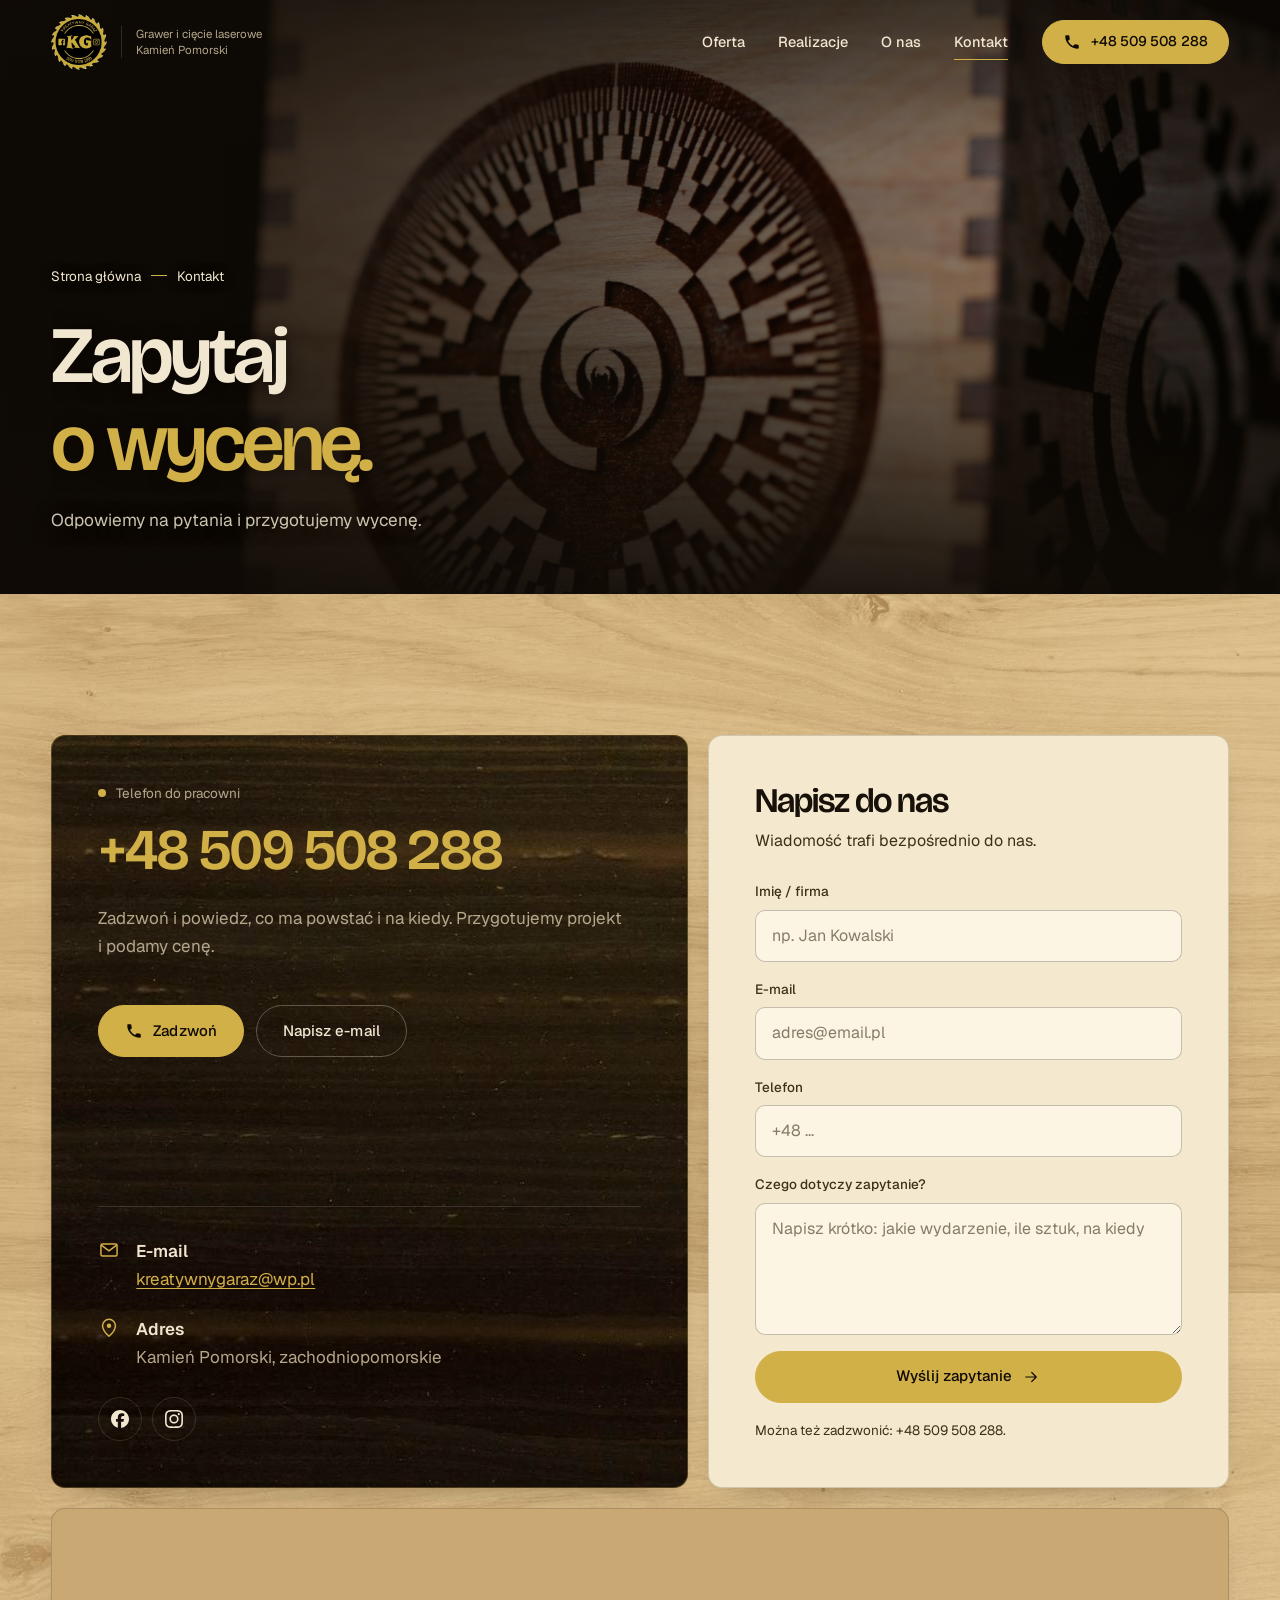
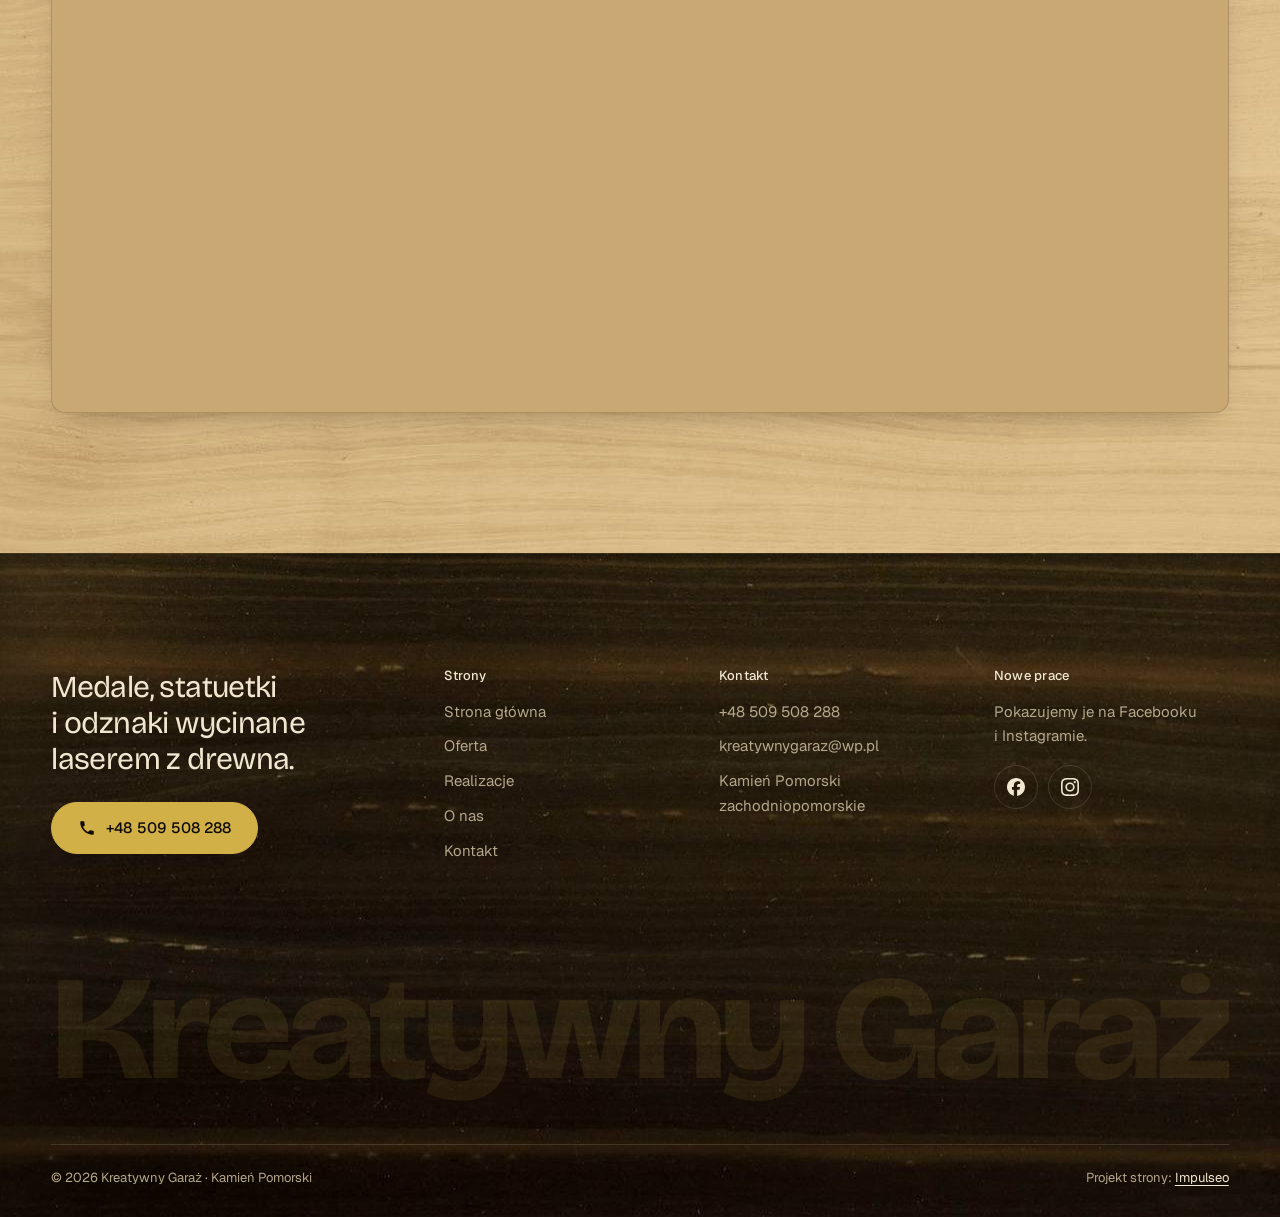
==== commit f8a1945a: "[claude-edit][cmt:a0e343fc-cd30-4c18-ab87-ec0e1dec1829] nowa szata: czerń i złoto z logo na tle z dr" ====
--- a/kontakt.html
+++ b/kontakt.html
@@ -5,117 +5,142 @@
 <meta name="viewport" content="width=device-width, initial-scale=1.0">
 <title>Kontakt - Kreatywny Garaż</title>
 <meta name="description" content="Kontakt Kreatywny Garaż - Kamień Pomorski, zachodniopomorskie">
-<link rel="canonical" href="https://kris20032.github.io/kreatywny-garaz/kontakt.html">
+<link rel="canonical" href="https://impulseo-pl.github.io/kreatywny-garaz/kontakt.html">
 <meta name="robots" content="noindex, nofollow">
+<meta name="theme-color" content="#0F0A05">
 <meta property="og:type" content="website">
 <meta property="og:locale" content="pl_PL">
 <meta property="og:site_name" content="Kreatywny Garaż">
 <meta property="og:title" content="Kontakt - Kreatywny Garaż">
 <meta property="og:description" content="Kontakt Kreatywny Garaż - Kamień Pomorski, zachodniopomorskie">
-<meta property="og:url" content="https://kris20032.github.io/kreatywny-garaz/kontakt.html">
-<meta property="og:image" content="https://kris20032.github.io/kreatywny-garaz/img/og.jpg">
+<meta property="og:url" content="https://impulseo-pl.github.io/kreatywny-garaz/kontakt.html">
+<meta property="og:image" content="https://impulseo-pl.github.io/kreatywny-garaz/img/og.jpg">
 <meta property="og:image:width" content="1200">
 <meta property="og:image:height" content="630">
 <meta name="twitter:card" content="summary_large_image">
+<script type="application/ld+json">{"@context": "https://schema.org", "@type": "LocalBusiness", "name": "Kreatywny Garaż", "url": "https://impulseo-pl.github.io/kreatywny-garaz/", "telephone": "+48509508288", "image": "https://impulseo-pl.github.io/kreatywny-garaz/img/og.jpg", "areaServed": "Kamień Pomorski", "sameAs": ["https://www.facebook.com/KreatywnyGarazWyrobyzDrewna/", "https://www.instagram.com/kreatywny_garaz/"]}</script>
+<script>(function(){var d=document.documentElement;d.classList.add('js');try{if(!window.matchMedia('(prefers-reduced-motion: reduce)').matches)d.classList.add('anim');}catch(e){}setTimeout(function(){if(!d.classList.contains('anim-ok'))d.classList.remove('anim');},3500);})();</script>
+<link rel="preload" as="image" href="img/g9.jpg" fetchpriority="high">
 <link rel="preconnect" href="https://fonts.googleapis.com">
 <link rel="preconnect" href="https://fonts.gstatic.com" crossorigin>
-<link href="https://fonts.googleapis.com/css2?family=Lora:wght@500;600;700&family=Manrope:wght@400;500;600&display=swap" rel="stylesheet">
-<link rel="stylesheet" href="assets/styles.css?v=b07bffbc">
+<link href="https://fonts.googleapis.com/css2?family=Bricolage+Grotesque:opsz,wght@12..96,400..700&family=Geist:wght@400..600&display=swap" rel="stylesheet">
+<link rel="stylesheet" href="assets/styles.css?v=20261112a">
+<meta name="nb-deploy" content="51b4d13c7ff6">
+<script src="assets/lenis.min.js?v=1.1.20" defer></script>
+<script src="assets/main.js?v=20261112a" defer></script>
 </head>
 <body>
+<a class="skip" href="#tresc">Przejdź do treści</a>
+<header class="site-head">
+<div class="head-in">
+  <a class="brand" href="index.html" aria-label="Kreatywny Garaż - strona główna">
+    <span class="znak"><img class="brand-logo" src="img/logo.webp" alt="Kreatywny Garaż" width="720" height="720" decoding="async"></span>
+    <span class="brand-sub">Grawer i&nbsp;cięcie laserowe<br>Kamień Pomorski</span>
+  </a>
+  <nav class="nav-links" aria-label="Menu główne">
+    <a class="nl" href="oferta.html">Oferta</a><a class="nl" href="realizacje.html">Realizacje</a><a class="nl" href="o-nas.html">O&nbsp;nas</a><a class="nl" href="kontakt.html" aria-current="page">Kontakt</a>
+    <a class="btn btn-gold nav-cta" href="tel:+48509508288"><svg class="ico" width="16" height="16" viewBox="0 0 24 24" fill="none" aria-hidden="true"><path d="M6.6 10.8a15.5 15.5 0 0 0 6.6 6.6l2.2-2.2a1 1 0 0 1 1-.24 11.4 11.4 0 0 0 3.6.58 1 1 0 0 1 1 1V20a1 1 0 0 1-1 1A17 17 0 0 1 3 4a1 1 0 0 1 1-1h3.5a1 1 0 0 1 1 1c0 1.25.2 2.46.58 3.6a1 1 0 0 1-.25 1l-2.23 2.2Z" fill="currentColor"/></svg>+48 509 508 288</a>
+  </nav>
+  <button class="burger" type="button" aria-label="Otwórz menu" aria-expanded="false" aria-controls="mnav"><span></span><span></span></button>
+</div>
+</header>
+<div class="mnav" id="mnav">
+  <div class="mnav-in">
+    <a class="ml" href="index.html">Strona główna</a><a class="ml" href="oferta.html">Oferta</a><a class="ml" href="realizacje.html">Realizacje</a><a class="ml" href="o-nas.html">O&nbsp;nas</a><a class="ml" href="kontakt.html" aria-current="page">Kontakt</a>
+    <div class="mnav-foot">
+      <span>Kamień Pomorski i&nbsp;okolice</span>
+      <a class="btn btn-gold" href="tel:+48509508288"><svg class="ico" width="16" height="16" viewBox="0 0 24 24" fill="none" aria-hidden="true"><path d="M6.6 10.8a15.5 15.5 0 0 0 6.6 6.6l2.2-2.2a1 1 0 0 1 1-.24 11.4 11.4 0 0 0 3.6.58 1 1 0 0 1 1 1V20a1 1 0 0 1-1 1A17 17 0 0 1 3 4a1 1 0 0 1 1-1h3.5a1 1 0 0 1 1 1c0 1.25.2 2.46.58 3.6a1 1 0 0 1-.25 1l-2.23 2.2Z" fill="currentColor"/></svg>+48 509 508 288</a>
+    </div>
+  </div>
+</div>
+<main id="tresc">
 
-<header class="nav">
-  <div class="wrap nav-inner">
-    <a class="brand brand-has-logo" href="index.html"><img class="brand-logo" src="img/logo.png" alt="Kreatywny Garaż" width="720" height="720" decoding="async"></a>
-    <nav class="nav-links">
-      <a href="index.html">Strona główna</a>
-      <a href="realizacje.html">Realizacje</a>
-      <a href="oferta.html">Oferta</a>
-      <a href="o-nas.html">O nas</a>
-      <a href="kontakt.html" class="active" aria-current="page">Kontakt</a>
-      <a href="kontakt.html" class="btn btn-accent">Zapytaj o wycenę</a>
-    </nav>
-    <button class="nav-toggle" aria-label="Menu"><span></span><span></span><span></span></button>
-  </div>
-</header>
-
-<main>
 <section class="pagehead">
-  <img src="img/g8.jpg" alt="Kreatywny Garaż - Zapytaj o wycenę" width="1600" height="976" decoding="async">
-  <div class="wrap">
-    <span class="eyebrow">Kontakt</span>
-    <h1>Zapytaj o wycenę</h1>
-    <p>Odpowiemy na pytania i przygotujemy wycenę.</p>
+  <div class="pagehead-media"><img src="img/g9.jpg" alt="Drewniane pudełko z wzorem wypalonym laserem" width="1888" height="1192" decoding="async" fetchpriority="high"></div>
+  <div class="ph-in">
+    <p class="crumb up" style="--d:0"><a href="index.html">Strona główna</a><span class="sl" aria-hidden="true"></span>Kontakt</p>
+    <h1><span class="ln"><span class="ln-i" style="--k:0">Zapytaj</span></span><span class="ln"><span class="ln-i" style="--k:1"><em>o&nbsp;wycenę.</em></span></span></h1>
+    <p class="ph-lead up" style="--d:300">Odpowiemy na pytania i&nbsp;przygotujemy wycenę.</p>
   </div>
 </section>
-<section>
-  <div class="wrap contact-grid">
-    <div class="reveal">
-      <span class="eyebrow">Dane kontaktowe</span>
-      <h2 style="margin:var(--space-4) 0 var(--space-6)">Kreatywny Garaż</h2>
-      <div class="info-list">
-        <div class="info-row"><div class="ic"><svg class="ico-tel" width="16" height="16" viewBox="0 0 24 24" fill="none" aria-hidden="true"><path d="M6.6 10.8a15.5 15.5 0 0 0 6.6 6.6l2.2-2.2a1 1 0 0 1 1-.24 11.4 11.4 0 0 0 3.6.58 1 1 0 0 1 1 1V20a1 1 0 0 1-1 1A17 17 0 0 1 3 4a1 1 0 0 1 1-1h3.5a1 1 0 0 1 1 1c0 1.25.2 2.46.58 3.6a1 1 0 0 1-.25 1l-2.23 2.2Z" fill="currentColor"/></svg></div><div><div class="lbl">Telefon</div><a class="val" href="tel:+48509508288">+48 509 508 288</a></div></div>
-        <div class="info-row"><div class="ic"><svg class="ico-mail" width="16" height="16" viewBox="0 0 24 24" fill="none" aria-hidden="true"><rect x="3.2" y="5.5" width="17.6" height="13" rx="1.6" stroke="currentColor" stroke-width="1.6"/><path d="M4 7l8 6 8-6" stroke="currentColor" stroke-width="1.6" stroke-linecap="round" stroke-linejoin="round"/></svg></div><div><div class="lbl">E-mail</div><a class="val" href="mailto:kreatywnygaraz@wp.pl">kreatywnygaraz@wp.pl</a></div></div>
-        <div class="info-row"><div class="ic"><svg class="ico-pin" width="16" height="16" viewBox="0 0 24 24" fill="none" aria-hidden="true"><path d="M12 21s7-6.1 7-11.5A7 7 0 0 0 5 9.5C5 14.9 12 21 12 21Z" stroke="currentColor" stroke-width="1.6" fill="none"/><circle cx="12" cy="9.5" r="2.4" fill="currentColor"/></svg></div><div><div class="lbl">Adres</div><div class="val">Kamień Pomorski, zachodniopomorskie</div></div></div>
+
+<section class="sec">
+  <div class="wrap">
+    <div class="k-grid">
+      <div class="k-card dark rv">
+        <span class="lbl"><span class="live" aria-hidden="true"></span>Telefon do pracowni</span>
+        <a class="k-phone" href="tel:+48509508288">+48 509 508 288</a>
+        <p>Zadzwoń i&nbsp;powiedz, co ma powstać i&nbsp;na kiedy. Przygotujemy projekt i&nbsp;podamy cenę.</p>
+        <div class="cta-row" style="margin-top:28px">
+          <a class="btn btn-gold" href="tel:+48509508288"><svg class="ico" width="16" height="16" viewBox="0 0 24 24" fill="none" aria-hidden="true"><path d="M6.6 10.8a15.5 15.5 0 0 0 6.6 6.6l2.2-2.2a1 1 0 0 1 1-.24 11.4 11.4 0 0 0 3.6.58 1 1 0 0 1 1 1V20a1 1 0 0 1-1 1A17 17 0 0 1 3 4a1 1 0 0 1 1-1h3.5a1 1 0 0 1 1 1c0 1.25.2 2.46.58 3.6a1 1 0 0 1-.25 1l-2.23 2.2Z" fill="currentColor"/></svg>Zadzwoń</a>
+          <a class="btn btn-ghost" href="mailto:kreatywnygaraz@wp.pl">Napisz e-mail</a>
+        </div>
+        <ul class="k-list">
+          <li><svg width="22" height="22" viewBox="0 0 24 24" fill="none" aria-hidden="true"><rect x="3.2" y="5.5" width="17.6" height="13" rx="1.6" stroke="currentColor" stroke-width="1.6"/><path d="M4 7l8 6 8-6" stroke="currentColor" stroke-width="1.6" stroke-linecap="round" stroke-linejoin="round"/></svg><span><b>E-mail</b><a class="u" href="mailto:kreatywnygaraz@wp.pl">kreatywnygaraz@wp.pl</a></span></li>
+          <li><svg width="22" height="22" viewBox="0 0 24 24" fill="none" aria-hidden="true"><path d="M12 21s7-6.1 7-11.5A7 7 0 0 0 5 9.5C5 14.9 12 21 12 21Z" stroke="currentColor" stroke-width="1.6" fill="none"/><circle cx="12" cy="9.5" r="2.4" fill="currentColor"/></svg><span><b>Adres</b>Kamień Pomorski, zachodniopomorskie</span></li>
+        </ul>
+        <div class="foot-soc" style="margin-top:26px"><a class="soc" href="https://www.facebook.com/KreatywnyGarazWyrobyzDrewna/" target="_blank" rel="noopener" aria-label="Facebook - Kreatywny Garaż"><svg viewBox="0 0 24 24" aria-hidden="true" focusable="false"><path d="M9.101 23.691v-7.98H6.627v-3.667h2.474v-1.58c0-4.085 1.848-5.978 5.858-5.978.401 0 .955.042 1.468.103a8.68 8.68 0 0 1 1.141.195v3.325a8.623 8.623 0 0 0-.653-.036 26.805 26.805 0 0 0-.733-.009c-.707 0-1.259.096-1.675.309a1.686 1.686 0 0 0-.679.622c-.258.42-.374.995-.374 1.752v1.297h3.919l-.386 2.103-.287 1.564h-3.246v8.245C19.396 23.238 24 18.179 24 12.044c0-6.627-5.373-12-12-12s-12 5.373-12 12c0 5.628 3.874 10.35 9.101 11.647Z" fill="currentColor"/></svg></a><a class="soc" href="https://www.instagram.com/kreatywny_garaz/" target="_blank" rel="noopener" aria-label="Instagram - Kreatywny Garaż"><svg viewBox="0 0 24 24" aria-hidden="true" focusable="false"><path d="M7.0301.084c-1.2768.0602-2.1487.264-2.911.5634-.7888.3075-1.4575.72-2.1228 1.3877-.6652.6677-1.075 1.3368-1.3802 2.127-.2954.7638-.4956 1.6365-.552 2.914-.0564 1.2775-.0689 1.6882-.0626 4.947.0062 3.2586.0206 3.6671.0825 4.9473.061 1.2765.264 2.1482.5635 2.9107.308.7889.72 1.4573 1.388 2.1228.6679.6655 1.3365 1.0743 2.1285 1.38.7632.295 1.6361.4961 2.9134.552 1.2773.056 1.6884.069 4.9462.0627 3.2578-.0062 3.668-.0207 4.9478-.0814 1.28-.0607 2.147-.2652 2.9098-.5633.7889-.3086 1.4578-.72 2.1228-1.3881.665-.6682 1.0745-1.3378 1.3795-2.1284.2957-.7632.4966-1.636.552-2.9124.056-1.2809.0692-1.6898.063-4.948-.0063-3.2583-.021-3.6668-.0817-4.9465-.0607-1.2797-.264-2.1487-.5633-2.9117-.3084-.7889-.72-1.4568-1.3876-2.1228C21.2982 1.33 20.628.9208 19.8378.6165 19.074.321 18.2017.1197 16.9244.0645 15.6471.0093 15.236-.005 11.977.0014 8.718.0076 8.31.0215 7.0301.0839m.1402 21.6932c-1.17-.0509-1.8053-.2453-2.2287-.408-.5606-.216-.96-.4771-1.3819-.895-.422-.4178-.6811-.8186-.9-1.378-.1644-.4234-.3624-1.058-.4171-2.228-.0595-1.2645-.072-1.6442-.079-4.848-.007-3.2037.0053-3.583.0607-4.848.05-1.169.2456-1.805.408-2.2282.216-.5613.4762-.96.895-1.3816.4188-.4217.8184-.6814 1.3783-.9003.423-.1651 1.0575-.3614 2.227-.4171 1.2655-.06 1.6447-.072 4.848-.079 3.2033-.007 3.5835.005 4.8495.0608 1.169.0508 1.8053.2445 2.228.408.5608.216.96.4754 1.3816.895.4217.4194.6816.8176.9005 1.3787.1653.4217.3617 1.056.4169 2.2263.0602 1.2655.0739 1.645.0796 4.848.0058 3.203-.0055 3.5834-.061 4.848-.051 1.17-.245 1.8055-.408 2.2294-.216.5604-.4763.96-.8954 1.3814-.419.4215-.8181.6811-1.3783.9-.4224.1649-1.0577.3617-2.2262.4174-1.2656.0595-1.6448.072-4.8493.079-3.2045.007-3.5825-.006-4.848-.0608M16.953 5.5864A1.44 1.44 0 1 0 18.39 4.144a1.44 1.44 0 0 0-1.437 1.4424M5.8385 12.012c.0067 3.4032 2.7706 6.1557 6.173 6.1493 3.4026-.0065 6.157-2.7701 6.1506-6.1733-.0065-3.4032-2.771-6.1565-6.174-6.1498-3.403.0067-6.156 2.771-6.1496 6.1738M8 12.0077a4 4 0 1 1 4.008 3.9921A3.9996 3.9996 0 0 1 8 12.0077" fill="currentColor"/></svg></a></div>
+      </div>
+      <div class="k-card rv" id="formularz" style="--d:120">
+        <h2>Napisz do nas</h2>
+        <p class="lead">Wiadomość trafi bezpośrednio do nas.</p>
+        <form class="form" action="https://formsubmit.co/kreatywnygaraz@wp.pl" method="POST">
+          <input type="hidden" name="_subject" value="Zapytanie ze strony Kreatywny Garaż">
+          <input type="hidden" name="_captcha" value="false">
+          <input type="hidden" name="_template" value="table">
+          <div class="fld"><label for="name">Imię / firma</label><input id="name" name="name" type="text" placeholder="np. Jan Kowalski" autocomplete="name" required></div>
+          <div class="fld"><label for="email">E-mail</label><input id="email" name="email" type="email" placeholder="adres@email.pl" autocomplete="email" required></div>
+          <div class="fld"><label for="phone">Telefon</label><input id="phone" name="phone" type="tel" placeholder="+48 ..." autocomplete="tel"></div>
+          <div class="fld"><label for="msg">Czego dotyczy zapytanie?</label><textarea id="msg" name="message" placeholder="Napisz krótko: jakie wydarzenie, ile sztuk, na kiedy" required></textarea></div>
+          <button type="submit" class="btn btn-gold">Wyślij zapytanie<svg class="ico arr" width="18" height="18" viewBox="0 0 24 24" fill="none" stroke="currentColor" stroke-width="1.6" stroke-linecap="round" stroke-linejoin="round" aria-hidden="true"><path d="M5 12h14M13 6l6 6-6 6"/></svg></button>
+          <p class="note">Można też zadzwonić: +48 509 508 288.</p>
+        </form>
       </div>
     </div>
-    <div class="reveal">
-      <form class="form" action="https://formsubmit.co/kreatywnygaraz@wp.pl" method="POST">
-        <input type="hidden" name="_subject" value="Zapytanie ze strony Kreatywny Garaż">
-        <input type="hidden" name="_captcha" value="false">
-        <input type="hidden" name="_template" value="table">
-        <div class="fld"><label for="name">Imię / firma</label><input id="name" name="name" type="text" placeholder="np. Jan Kowalski" required></div>
-        <div class="fld"><label for="email">E-mail</label><input id="email" name="email" type="email" placeholder="adres@email.pl" required></div>
-        <div class="fld"><label for="phone">Telefon</label><input id="phone" name="phone" type="tel" placeholder="+48 ..."></div>
-        <div class="fld"><label for="msg">Czego dotyczy zapytanie?</label><textarea id="msg" name="message" placeholder="Napisz krótko, w czym możemy pomóc" required></textarea></div>
-        <button type="submit" class="btn btn-accent" style="width:100%;justify-content:center">Wyślij zapytanie <span class="arr">→</span></button>
-        <p class="note">Wiadomość trafi bezpośrednio do nas. Można też zadzwonić: +48 509 508 288.</p>
-      </form>
+    <div class="map map-lg rv">
+      <iframe title="Kreatywny Garaż - Kamień Pomorski" src="https://maps.google.com/maps?q=53.9640967%2C14.8288006&z=15&output=embed" loading="lazy" referrerpolicy="no-referrer-when-downgrade"></iframe>
     </div>
   </div>
 </section>
-<section style="padding-top:0">
-  <div class="wrap reveal">
-    <iframe class="map" title="Kreatywny Garaż - Kamień Pomorski" src="https://maps.google.com/maps?q=53.9640967%2C14.8288006&z=15&output=embed" loading="lazy" referrerpolicy="no-referrer-when-downgrade"></iframe>
-  </div>
-</section>
 </main>
-
-<footer>
+<footer class="site-foot">
   <div class="wrap">
-    <div class="foot-grid">
-      <div class="foot-brand">
-        <div class="name">Kreatywny Garaż</div>
-        <p>Projektujemy i wycinamy laserem medale, statuetki, odznaki i upominki z drewna. Każdy wzór robimy pod Twoje wydarzenie: z nazwą, datą i miejscem.</p>
+    <div class="foot-top">
+      <div>
+        <p class="foot-claim">Medale, statuetki i&nbsp;odznaki wycinane laserem z&nbsp;drewna.</p>
+        <a class="btn btn-gold" href="tel:+48509508288"><svg class="ico" width="16" height="16" viewBox="0 0 24 24" fill="none" aria-hidden="true"><path d="M6.6 10.8a15.5 15.5 0 0 0 6.6 6.6l2.2-2.2a1 1 0 0 1 1-.24 11.4 11.4 0 0 0 3.6.58 1 1 0 0 1 1 1V20a1 1 0 0 1-1 1A17 17 0 0 1 3 4a1 1 0 0 1 1-1h3.5a1 1 0 0 1 1 1c0 1.25.2 2.46.58 3.6a1 1 0 0 1-.25 1l-2.23 2.2Z" fill="currentColor"/></svg>+48 509 508 288</a>
       </div>
-      <div class="foot-col">
-        <h4>Nawigacja</h4>
-        <a href="index.html">Strona główna</a>
-        <a href="realizacje.html">Realizacje</a>
-        <a href="oferta.html">Oferta</a>
-        <a href="o-nas.html">O nas</a>
-        <a href="kontakt.html">Kontakt</a>
+      <div>
+        <h4>Strony</h4>
+        <ul><li><a href="index.html">Strona główna</a></li><li><a href="oferta.html">Oferta</a></li><li><a href="realizacje.html">Realizacje</a></li><li><a href="o-nas.html">O&nbsp;nas</a></li><li><a href="kontakt.html">Kontakt</a></li></ul>
       </div>
-      <div class="foot-col">
+      <div>
         <h4>Kontakt</h4>
-        <a href="tel:+48509508288">+48 509 508 288</a>
-        <a href="mailto:kreatywnygaraz@wp.pl">kreatywnygaraz@wp.pl</a>
-        <p>Kamień Pomorski, zachodniopomorskie</p>
-      <div class="foot-soc">
-        <a class="soc" href="https://www.facebook.com/KreatywnyGarazWyrobyzDrewna/" target="_blank" rel="noopener" aria-label="Facebook - Kreatywny Garaż"><svg viewBox="0 0 24 24" aria-hidden="true" focusable="false"><path d="M9.101 23.691v-7.98H6.627v-3.667h2.474v-1.58c0-4.085 1.848-5.978 5.858-5.978.401 0 .955.042 1.468.103a8.68 8.68 0 0 1 1.141.195v3.325a8.623 8.623 0 0 0-.653-.036 26.805 26.805 0 0 0-.733-.009c-.707 0-1.259.096-1.675.309a1.686 1.686 0 0 0-.679.622c-.258.42-.374.995-.374 1.752v1.297h3.919l-.386 2.103-.287 1.564h-3.246v8.245C19.396 23.238 24 18.179 24 12.044c0-6.627-5.373-12-12-12s-12 5.373-12 12c0 5.628 3.874 10.35 9.101 11.647Z" fill="currentColor"/></svg></a>
-        <a class="soc" href="https://www.instagram.com/kreatywny_garaz/" target="_blank" rel="noopener" aria-label="Instagram - Kreatywny Garaż"><svg viewBox="0 0 24 24" aria-hidden="true" focusable="false"><path d="M7.0301.084c-1.2768.0602-2.1487.264-2.911.5634-.7888.3075-1.4575.72-2.1228 1.3877-.6652.6677-1.075 1.3368-1.3802 2.127-.2954.7638-.4956 1.6365-.552 2.914-.0564 1.2775-.0689 1.6882-.0626 4.947.0062 3.2586.0206 3.6671.0825 4.9473.061 1.2765.264 2.1482.5635 2.9107.308.7889.72 1.4573 1.388 2.1228.6679.6655 1.3365 1.0743 2.1285 1.38.7632.295 1.6361.4961 2.9134.552 1.2773.056 1.6884.069 4.9462.0627 3.2578-.0062 3.668-.0207 4.9478-.0814 1.28-.0607 2.147-.2652 2.9098-.5633.7889-.3086 1.4578-.72 2.1228-1.3881.665-.6682 1.0745-1.3378 1.3795-2.1284.2957-.7632.4966-1.636.552-2.9124.056-1.2809.0692-1.6898.063-4.948-.0063-3.2583-.021-3.6668-.0817-4.9465-.0607-1.2797-.264-2.1487-.5633-2.9117-.3084-.7889-.72-1.4568-1.3876-2.1228C21.2982 1.33 20.628.9208 19.8378.6165 19.074.321 18.2017.1197 16.9244.0645 15.6471.0093 15.236-.005 11.977.0014 8.718.0076 8.31.0215 7.0301.0839m.1402 21.6932c-1.17-.0509-1.8053-.2453-2.2287-.408-.5606-.216-.96-.4771-1.3819-.895-.422-.4178-.6811-.8186-.9-1.378-.1644-.4234-.3624-1.058-.4171-2.228-.0595-1.2645-.072-1.6442-.079-4.848-.007-3.2037.0053-3.583.0607-4.848.05-1.169.2456-1.805.408-2.2282.216-.5613.4762-.96.895-1.3816.4188-.4217.8184-.6814 1.3783-.9003.423-.1651 1.0575-.3614 2.227-.4171 1.2655-.06 1.6447-.072 4.848-.079 3.2033-.007 3.5835.005 4.8495.0608 1.169.0508 1.8053.2445 2.228.408.5608.216.96.4754 1.3816.895.4217.4194.6816.8176.9005 1.3787.1653.4217.3617 1.056.4169 2.2263.0602 1.2655.0739 1.645.0796 4.848.0058 3.203-.0055 3.5834-.061 4.848-.051 1.17-.245 1.8055-.408 2.2294-.216.5604-.4763.96-.8954 1.3814-.419.4215-.8181.6811-1.3783.9-.4224.1649-1.0577.3617-2.2262.4174-1.2656.0595-1.6448.072-4.8493.079-3.2045.007-3.5825-.006-4.848-.0608M16.953 5.5864A1.44 1.44 0 1 0 18.39 4.144a1.44 1.44 0 0 0-1.437 1.4424M5.8385 12.012c.0067 3.4032 2.7706 6.1557 6.173 6.1493 3.4026-.0065 6.157-2.7701 6.1506-6.1733-.0065-3.4032-2.771-6.1565-6.174-6.1498-3.403.0067-6.156 2.771-6.1496 6.1738M8 12.0077a4 4 0 1 1 4.008 3.9921A3.9996 3.9996 0 0 1 8 12.0077" fill="currentColor"/></svg></a>
+        <ul>
+          <li><a href="tel:+48509508288">+48 509 508 288</a></li>
+          <li><a href="mailto:kreatywnygaraz@wp.pl">kreatywnygaraz@wp.pl</a></li>
+          <li>Kamień Pomorski<br>zachodniopomorskie</li>
+        </ul>
       </div>
+      <div>
+        <h4>Nowe prace</h4>
+        <ul>
+          <li>Pokazujemy je na Facebooku i&nbsp;Instagramie.</li>
+          <li><div class="foot-soc"><a class="soc" href="https://www.facebook.com/KreatywnyGarazWyrobyzDrewna/" target="_blank" rel="noopener" aria-label="Facebook - Kreatywny Garaż"><svg viewBox="0 0 24 24" aria-hidden="true" focusable="false"><path d="M9.101 23.691v-7.98H6.627v-3.667h2.474v-1.58c0-4.085 1.848-5.978 5.858-5.978.401 0 .955.042 1.468.103a8.68 8.68 0 0 1 1.141.195v3.325a8.623 8.623 0 0 0-.653-.036 26.805 26.805 0 0 0-.733-.009c-.707 0-1.259.096-1.675.309a1.686 1.686 0 0 0-.679.622c-.258.42-.374.995-.374 1.752v1.297h3.919l-.386 2.103-.287 1.564h-3.246v8.245C19.396 23.238 24 18.179 24 12.044c0-6.627-5.373-12-12-12s-12 5.373-12 12c0 5.628 3.874 10.35 9.101 11.647Z" fill="currentColor"/></svg></a><a class="soc" href="https://www.instagram.com/kreatywny_garaz/" target="_blank" rel="noopener" aria-label="Instagram - Kreatywny Garaż"><svg viewBox="0 0 24 24" aria-hidden="true" focusable="false"><path d="M7.0301.084c-1.2768.0602-2.1487.264-2.911.5634-.7888.3075-1.4575.72-2.1228 1.3877-.6652.6677-1.075 1.3368-1.3802 2.127-.2954.7638-.4956 1.6365-.552 2.914-.0564 1.2775-.0689 1.6882-.0626 4.947.0062 3.2586.0206 3.6671.0825 4.9473.061 1.2765.264 2.1482.5635 2.9107.308.7889.72 1.4573 1.388 2.1228.6679.6655 1.3365 1.0743 2.1285 1.38.7632.295 1.6361.4961 2.9134.552 1.2773.056 1.6884.069 4.9462.0627 3.2578-.0062 3.668-.0207 4.9478-.0814 1.28-.0607 2.147-.2652 2.9098-.5633.7889-.3086 1.4578-.72 2.1228-1.3881.665-.6682 1.0745-1.3378 1.3795-2.1284.2957-.7632.4966-1.636.552-2.9124.056-1.2809.0692-1.6898.063-4.948-.0063-3.2583-.021-3.6668-.0817-4.9465-.0607-1.2797-.264-2.1487-.5633-2.9117-.3084-.7889-.72-1.4568-1.3876-2.1228C21.2982 1.33 20.628.9208 19.8378.6165 19.074.321 18.2017.1197 16.9244.0645 15.6471.0093 15.236-.005 11.977.0014 8.718.0076 8.31.0215 7.0301.0839m.1402 21.6932c-1.17-.0509-1.8053-.2453-2.2287-.408-.5606-.216-.96-.4771-1.3819-.895-.422-.4178-.6811-.8186-.9-1.378-.1644-.4234-.3624-1.058-.4171-2.228-.0595-1.2645-.072-1.6442-.079-4.848-.007-3.2037.0053-3.583.0607-4.848.05-1.169.2456-1.805.408-2.2282.216-.5613.4762-.96.895-1.3816.4188-.4217.8184-.6814 1.3783-.9003.423-.1651 1.0575-.3614 2.227-.4171 1.2655-.06 1.6447-.072 4.848-.079 3.2033-.007 3.5835.005 4.8495.0608 1.169.0508 1.8053.2445 2.228.408.5608.216.96.4754 1.3816.895.4217.4194.6816.8176.9005 1.3787.1653.4217.3617 1.056.4169 2.2263.0602 1.2655.0739 1.645.0796 4.848.0058 3.203-.0055 3.5834-.061 4.848-.051 1.17-.245 1.8055-.408 2.2294-.216.5604-.4763.96-.8954 1.3814-.419.4215-.8181.6811-1.3783.9-.4224.1649-1.0577.3617-2.2262.4174-1.2656.0595-1.6448.072-4.8493.079-3.2045.007-3.5825-.006-4.848-.0608M16.953 5.5864A1.44 1.44 0 1 0 18.39 4.144a1.44 1.44 0 0 0-1.437 1.4424M5.8385 12.012c.0067 3.4032 2.7706 6.1557 6.173 6.1493 3.4026-.0065 6.157-2.7701 6.1506-6.1733-.0065-3.4032-2.771-6.1565-6.174-6.1498-3.403.0067-6.156 2.771-6.1496 6.1738M8 12.0077a4 4 0 1 1 4.008 3.9921A3.9996 3.9996 0 0 1 8 12.0077" fill="currentColor"/></svg></a></div></li>
+        </ul>
       </div>
     </div>
-    <div class="foot-bot">
-      <span>© 2026 Kreatywny Garaż</span>
+    <div class="foot-mark" aria-hidden="true"><svg viewBox="0 0 1000 142" focusable="false"><text x="0" y="106" font-size="126" textLength="1000" lengthAdjust="spacingAndGlyphs">Kreatywny Garaż</text></svg></div>
+    <div class="foot-bottom">
+      <span>© 2026 Kreatywny Garaż · Kamień Pomorski</span>
       <span>Projekt strony: <a class="foot-credit" href="https://impulseo.pl" target="_blank" rel="noopener">Impulseo</a></span>
     </div>
   </div>
 </footer>
-<div class="sticky-reserve"><a class="sr-book" href="kontakt.html">Zapytaj o wycenę</a><a class="sr-call" href="tel:+48509508288" aria-label="Zadzwoń"><svg class="ico-tel" width="16" height="16" viewBox="0 0 24 24" fill="none" aria-hidden="true"><path d="M6.6 10.8a15.5 15.5 0 0 0 6.6 6.6l2.2-2.2a1 1 0 0 1 1-.24 11.4 11.4 0 0 0 3.6.58 1 1 0 0 1 1 1V20a1 1 0 0 1-1 1A17 17 0 0 1 3 4a1 1 0 0 1 1-1h3.5a1 1 0 0 1 1 1c0 1.25.2 2.46.58 3.6a1 1 0 0 1-.25 1l-2.23 2.2Z" fill="currentColor"/></svg></a></div>
+<div class="sticky-call">
+  <a class="btn btn-gold" href="tel:+48509508288"><svg class="ico" width="16" height="16" viewBox="0 0 24 24" fill="none" aria-hidden="true"><path d="M6.6 10.8a15.5 15.5 0 0 0 6.6 6.6l2.2-2.2a1 1 0 0 1 1-.24 11.4 11.4 0 0 0 3.6.58 1 1 0 0 1 1 1V20a1 1 0 0 1-1 1A17 17 0 0 1 3 4a1 1 0 0 1 1-1h3.5a1 1 0 0 1 1 1c0 1.25.2 2.46.58 3.6a1 1 0 0 1-.25 1l-2.23 2.2Z" fill="currentColor"/></svg>Zadzwoń</a>
+  <a class="btn btn-ghost" href="#formularz">Napisz do nas</a>
+</div>
 <div class="demo-wazne" data-do="2026-11-18" data-cykl="3" hidden><svg class="dw-ico" width="13" height="13" viewBox="0 0 24 24" fill="none" aria-hidden="true"><circle cx="12" cy="12" r="8.6" stroke="currentColor" stroke-width="1.8"/><path d="M12 7.2V12l3.3 2" stroke="currentColor" stroke-width="1.8" stroke-linecap="round"/></svg><span class="dw-txt"></span></div>
-
-<script src="assets/main.js"></script>
 </body>
 </html>
--- a/assets/styles.css
+++ b/assets/styles.css
@@ -1,1667 +1,590 @@
-/* ============================================================
-   STOLBASZ — premium, architektoniczny B2B fit-out
-   Jasna paleta, zero brązu. System wg premium-web-craft.
-   Projekt strony: Impulseo (impulseo.pl)
-   ============================================================ */
-
+/* Kreatywny Garaż - grawerowanie i cięcie laserowe w drewnie. Projekt strony: Impulseo, 11.2026.
+   Paleta z logo: czerń + złoto, na dwóch gatunkach drewna (czarne i miodowe). Krój: Bricolage Grotesque + Geist. */
 :root{
-  /* PALETA — jasna, architektoniczna, chłodna */
-  --paper:#F3F1EC;          /* główne tło */
-  --paper-2:#E6E3DB;        /* sekcje alternatywne (chłodny jasny szary) */
-  --paper-3:#E6E3DB;        /* delikatne wypełnienia */
-  --ink:#23211E;            /* tekst główny — chłodny grafit */
-  --ink-soft:#43403A;       /* nagłówki drugorzędne */
-  --muted:#87837A;          /* tekst poboczny */
-  --line:rgba(35,33,30,.12);/* hairline */
-  --accent:#8A6B3C;         /* stonowany petrol-slate — jedyny akcent */
-  --accent-d:#6E5430;
-  --accent-soft:rgba(138,107,60,.10);
-  --dark:#23211E;           /* sekcje ciemne (stopka/CTA) */
-
-  /* HOVER ZDJĘĆ — JEDEN standard dla całego silnika (decyzja K. 04.08.2026, artefakt z wariantami).
-     AKTUALNE (K.+Szymon 09.08.2026, wybór z artefaktu 6 wariantów): zoom 1.05 przy 1.4s -
-     przy tak długim czasie mocniejszy kadr NIE skacze, tylko „oddycha". Poprzedni standard
-     (1.02 / .55s z 04.08) odbierany jako dynamiczny i szybki.
-     Spoczynek lekko przygaszony, ale TYLKO tam, gdzie jest mysz (@media hover:hover) —
-     na telefonie zdjęcia zostają w pełnej jasności. */
-  --img-zoom:1.05;                   /* K.+Szymon 09.08: wariant F z artefaktu porównawczego */
-  --img-rest:brightness(.95) saturate(.99);
-  --img-hot:brightness(1.06) saturate(1.05);
-  --img-dur:1.4s;                    /* K.+Szymon 09.08 (wariant F): powoli = elegancko */
-  --img-ease:cubic-bezier(.16,.84,.44,1);  /* miękki ogon, efekt „oddychania" */
-
-  /* ODSTĘPY — skala 4/8 */
-  --space-1:4px; --space-2:8px; --space-3:12px; --space-4:16px; --space-5:24px;
-  --space-6:32px; --space-7:48px; --space-8:64px; --space-9:96px; --space-10:128px;
-
-  /* TYPOGRAFIA — fluid clamp() (skala podbita 16.07.2026: większe, czytelniejsze litery — uwaga Adama) */
-  --text-sm:clamp(.9rem,.87rem + .12vw,1rem);
-  --text-base:clamp(1.08rem,1.04rem + .18vw,1.2rem);
-  --text-lg:clamp(1.24rem,1.15rem + .34vw,1.44rem);
-  --text-h3:clamp(1.34rem,1.22rem + .55vw,1.66rem);
-  --text-h2:clamp(2.1rem,1.66rem + 2.1vw,3.1rem);
-  --text-h1:clamp(2.9rem,2.1rem + 4vw,5.1rem);
-
-  /* PROMIENIE — architektoniczne, raczej ostre */
-  --r-sm:3px; --r-md:6px; --r-lg:10px;
-
-  /* RUCH */
-  --ease:cubic-bezier(.25,.46,.45,.94); --dur:.24s;
-
-  /* CIENIE — miękkie, warstwowe */
-  --sh-sm:0 1px 2px rgba(16,24,32,.04), 0 2px 8px rgba(16,24,32,.05);
-  --sh-md:0 2px 6px rgba(16,24,32,.05), 0 12px 28px -8px rgba(16,24,32,.12);
-  --sh-lg:0 6px 14px rgba(16,24,32,.07), 0 26px 56px -18px rgba(16,24,32,.22);
-
-  --hairline:1px solid var(--line);
-
-  --font-display:'Lora',serif;
-  --font-body:'Manrope',sans-serif;
-}
-
-*{box-sizing:border-box;margin:0;padding:0}
-html{scroll-behavior:smooth}
-body{
-  font-family:var(--font-body);
-  font-size:var(--text-base);
-  line-height:1.65;
-  color:var(--ink);
-  background:var(--paper);
-  -webkit-font-smoothing:antialiased;
-  text-rendering:optimizeLegibility;
-}
-img{max-width:100%;height:auto;display:block}  /* height:auto = width/height z atrybutów trzyma proporcje (TOP#12) */
+  --ink:#0F0A05;--ink-2:#17100A;--ink-3:#241A0F;--ink-line:rgba(241,231,208,.14);
+  --paper:#D3B481;--paper-2:#C9A873;--line:rgba(23,17,10,.16);
+  --text:#17110A;--muted:#3F3119;
+  --on-dark:#F1E7D0;--on-dark-2:#B4A78C;
+  --accent:#D2B048;--accent-d:#7C5C0C;--accent-ink:#4E3305;--accent-soft:rgba(210,176,72,.16);
+  --zar:#FF9A3D;
+  --paper-3:#F4E8CF;
+  --f-display:"Bricolage Grotesque","Geist",system-ui,sans-serif;
+  --f-body:"Geist",system-ui,-apple-system,"Segoe UI",sans-serif;
+  --expo:cubic-bezier(.16,1,.3,1);--ease:cubic-bezier(.16,.84,.44,1);--in:cubic-bezier(.7,0,.84,0);
+  --wrap:min(1320px, 100% - clamp(40px, 8vw, 128px));
+  --nav-h:84px;
+  --img-zoom:1.05;--img-dur:1.4s;--img-rest:brightness(1);--img-hot:brightness(1.08);
+}
+*,*::before,*::after{box-sizing:border-box}
+html{-webkit-text-size-adjust:100%;background:var(--ink)}
+html.lenis,html.lenis body{height:auto}
+.lenis.lenis-smooth [data-lenis-prevent]{overscroll-behavior:contain}
+.lenis.lenis-stopped{overflow:clip}
+.lenis.lenis-smooth iframe{pointer-events:none}
+body{margin:0;font-family:var(--f-body);font-size:17px;line-height:1.65;color:var(--text);background:var(--paper);-webkit-font-smoothing:antialiased;-moz-osx-font-smoothing:grayscale;overflow-x:clip}
+img{display:block;max-width:100%;height:auto}
 a{color:inherit;text-decoration:none}
-
-.wrap{width:min(92%,1180px);margin-inline:auto}
-section{padding-block:clamp(52px,6.5vw,96px)}
-
-h1,h2,h3{font-family:var(--font-display);font-weight:700;line-height:1.08;letter-spacing:-.02em;color:var(--ink)}
-h1{font-size:var(--text-h1);letter-spacing:-.035em}
-h2{font-size:var(--text-h2);letter-spacing:-.025em}
-h3{font-size:var(--text-h3)}
-/* MIARA — długość wiersza. WCAG 2.2 SC 1.4.8: max 80 znaków; Butterick: 45–90.
-   68ch daje realnie 72–78 znaków polskiego tekstu, czyli z zapasem pod granicą.
-   Wcześniej limit miał TYLKO <p> — <li>, <blockquote> i <dd> nie miały żadnego,
-   i to jedyny powód, dla którego 23 bloki na dwóch oddanych stronach jadą po
-   83–106 znaków w wierszu (pomiar 07.08.2026, bramka `miara`).
-   ⚠️ Listy i definicje ograniczamy TYLKO bez klasy: `ul`/`ol` z klasą to u nas
-   układ (siatki kafli, menu), a nie tekst ciągły — tam miarę wyznacza układ. */
-/* 60ch, nie 68ch (K. 10.08): po zmianie fontów na węższe kroje (DM Sans i spółka)
-   w 68ch mieściło się ~90 znaków - bramka pikselowa słusznie zgłaszała przekroczenie
-   granicy 80. Pomiar na żywej przeglądarce: 60ch = 90 znaków, 53ch = ~78 znaków, czyli normę WCAG 1.4.8. */
-:root{ --miara:53ch }
-p{max-width:min(100%,var(--miara))}
-blockquote,
-ul:not([class])>li, ol:not([class])>li,
-dl:not([class])>dd{max-width:min(100%,var(--miara))}
-
-/* ⚠️ Świadomie BEZ wyjątku `.tile p,.card p,.svc p{max-width:none}`, choć nasuwa się sam:
-   te akapity BYŁY już ograniczone (stare `p{max-width:65ch}`), więc „wyjątek" nie odblokowałby
-   niczego nowego — tylko ROZLUŹNIŁ stan sprzed zmiany na wszystkich demach naraz.
-   `figcaption` żadna z reguł wyżej nie dotyczy, więc też nie potrzebuje zwolnienia. */
-
-/* ŁAMANIE. `balance` wyrównuje długości wierszy w nagłówku, `pretty` pilnuje ostatniego
-   wiersza akapitu, żeby nie został w nim jeden wyraz. Obsługiwane od Chrome 117 /
-   Safari 17.5; starsze przeglądarki po prostu ignorują tę własność.
-   `text-wrap:pretty` nie występowało dotąd ANI RAZ w silniku ani w repo klientów. */
-h1,h2,h3,.lead,.lede{text-wrap:balance}
-p,li,blockquote,dd{text-wrap:pretty}
-
-.eyebrow{
-  font-family:var(--font-body);
-  font-size:var(--text-sm);
-  font-weight:600;
-  letter-spacing:.18em;
-  text-transform:uppercase;
-  color:var(--accent);
-  display:inline-flex;align-items:center;gap:var(--space-3);
-}
-/* flex:none + margin-top = kreska trzyma się PIERWSZEJ linii. Wcześniej align-items:center
-   centrowało ją względem całego bloku i przy zawinięciu (długi kicker typu
-   „…WNĘTRZ · LESZNO · OD 2019") druga linia lądowała z brzydkim wcięciem. */
-.eyebrow{align-items:flex-start}
-.eyebrow>*,.eyebrow{text-wrap:balance}   /* dlugi kicker lamal sie na sierote typu samo „2019" w drugiej linii */
-.eyebrow::before{content:"";width:28px;height:1px;background:var(--accent);display:inline-block;flex:none;margin-top:.62em}
-
-.muted{color:var(--muted)}
-.lead{font-size:var(--text-lg);line-height:1.55;color:var(--ink-soft);max-width:50ch}
-
-/* ---------- BUTTONS ---------- */
-.btn{
-  display:inline-flex;align-items:center;gap:var(--space-2);
-  font-weight:600;font-size:var(--text-sm);letter-spacing:.02em;
-  padding:var(--space-4) var(--space-6);
-  border-radius:var(--r-sm);
-  transition:transform var(--dur) var(--ease),box-shadow var(--dur) var(--ease),background var(--dur) var(--ease);
-  cursor:pointer;border:1px solid transparent;
-}
-.btn-accent{background:var(--accent);color:#fff;box-shadow:var(--sh-sm)}
-.btn-accent:hover{background:var(--accent-d);transform:translateY(-2px);box-shadow:var(--sh-md)}
-.btn-accent:active{transform:translateY(0);box-shadow:var(--sh-sm)}
-.btn-ghost{background:transparent;color:var(--ink);border-color:var(--line)}
-.btn-ghost:hover{border-color:var(--accent);color:var(--accent);transform:translateY(-2px)}
-.btn-light{background:#fff;color:var(--ink);box-shadow:var(--sh-sm)}
-.btn-light:hover{transform:translateY(-2px);box-shadow:var(--sh-md)}
-.btn .arr{transition:transform var(--dur) var(--ease)}
-.btn:hover .arr{transform:translateX(4px)}
-
-/* ---------- NAV ---------- */
-.nav{
-  position:sticky;top:0;z-index:50;
-  background:color-mix(in srgb,var(--paper) 88%,transparent);
-  backdrop-filter:saturate(140%) blur(10px);
-  border-bottom:var(--hairline);
-}
-.nav-inner{display:flex;align-items:center;justify-content:space-between;gap:var(--space-5);height:72px}
-/* ANTY-NACHODZENIE (K. 05.08.2026): długa nazwa firmy + przycisk z pełnym numerem nie mieściły się w pasku
-   i flex ściskał linki PONIŻEJ ich treści - "Kontakt" wchodził na ramkę "Zadzwoń +48 ...". Teraz ustępuje
-   nazwa marki (skrót wielokropkiem), a menu i przycisk nigdy się nie kurczą ani nie zachodzą na siebie. */
-.brand{display:flex;flex-direction:column;line-height:1;min-width:0;flex:0 1 auto}
-.brand .name{font-family:var(--font-display);font-weight:800;font-size:1.35rem;letter-spacing:.04em;white-space:nowrap;overflow:hidden;text-overflow:ellipsis}
-.brand .sub{font-size:.62rem;letter-spacing:.34em;text-transform:uppercase;color:var(--muted);margin-top:5px;white-space:nowrap;overflow:hidden;text-overflow:ellipsis}
-.nav-links{display:flex;align-items:center;gap:var(--space-6);flex:0 0 auto}
-.nav-links a{font-size:var(--text-sm);font-weight:500;color:var(--ink-soft);position:relative;padding-block:4px;white-space:nowrap;transition:color var(--dur) var(--ease)}
-.nav-links a::after{content:"";position:absolute;left:0;bottom:0;width:0;height:1.5px;background:var(--accent);transition:width var(--dur) var(--ease)}
-.nav-links a:hover,.nav-links a.active{color:var(--ink)}
-.nav-links a:hover::after,.nav-links a.active::after{width:100%}
-.nav-links .btn{padding:var(--space-2) var(--space-5)}
-/* przyciski w nav: właściwy kolor (przebij .nav-links a) + bez podkreślenia */
-.nav-links a.btn-accent{color:#fff}
-.nav-links a.btn-ghost,.nav-links a.btn-light{color:var(--ink)}
-/* CTA w pasku: NIE podkreślenie spod linków menu, ale ten sam przelatujący błysk,
-   co na wszystkich innych przyciskach (zgłoszenie K. 13.08.2026 - „na hero jest efekt
-   światła przechodzącego przez przycisk, na navbarze go nie ma, a mają być identyczne").
-   Reguła `.nav-links a::after` jest silniejsza od `.btn::after`, więc trzeba jej
-   geometrię wyzerować i wpisać połysk z nazwy - samo `display:none` gasiło efekt. */
-.nav-links a.btn::after{
-  display:block;content:"";position:absolute;inset:0;z-index:-1;pointer-events:none;
-  width:auto;height:auto;border-radius:inherit;   /* kasuje geometrię podkreślenia (width:0;height:1.5px) */
-  background:linear-gradient(100deg,transparent 32%,rgba(255,255,255,.20) 50%,transparent 68%);
-  translate:-120% 0}
-@media (prefers-reduced-motion:no-preference){
-  .nav-links a.btn:hover::after{translate:120% 0;transition:translate .75s var(--mt-ease,cubic-bezier(.16,.84,.44,1))}
-}
-.nav-toggle{display:none;background:none;border:none;cursor:pointer;flex-direction:column;gap:5px;padding:8px}
-.nav-toggle span{width:24px;height:2px;background:var(--ink);transition:var(--dur)}
-/* Ciasny zakres MIĘDZY menu mobilnym a pełnym pulpitem: zbijamy odstępy i nazwę marki,
-   żeby wszystko zmieściło się naturalnie, zanim w ogóle dojdzie do skracania wielokropkiem. */
-@media(max-width:1280px) and (min-width:921px){
-  .nav-links{gap:var(--space-4)}
-  .nav-links .btn{padding:var(--space-2) var(--space-4)}
-  .brand .name{font-size:1.15rem}
-}
-
-/* ---------- HERO (split) ---------- */
-.hero{position:relative;overflow:hidden;border-bottom:var(--hairline)}
-.hero-grid{display:grid;grid-template-columns:1.05fr .95fr;gap:clamp(24px,4vw,60px);align-items:center;
-  padding-block:clamp(36px,4.5vw,64px)}
-.hero-copy .eyebrow{margin-bottom:var(--space-5)}
-.hero-copy h1{margin-bottom:var(--space-5)}
-.hero-copy .lead{margin-bottom:var(--space-7)}
-.hero-actions{display:flex;flex-wrap:wrap;gap:var(--space-4)}
-.hero-art{position:relative;aspect-ratio:4/3;border-radius:var(--r-lg);overflow:hidden;box-shadow:var(--sh-lg)}
-.hero-art img{width:100%;height:100%;object-fit:cover}
-.hero-art::after{content:"";position:absolute;inset:0;background:linear-gradient(180deg,transparent 55%,rgba(18,24,28,.28))}
-.hero-badge{position:absolute;left:var(--space-5);bottom:var(--space-5);z-index:2;
-  background:rgba(252,252,251,.94);backdrop-filter:blur(4px);
-  border-radius:var(--r-md);padding:var(--space-4) var(--space-5);box-shadow:var(--sh-md);max-width:78%}
-.hero-badge strong{display:block;font-family:var(--font-display);font-size:1rem;letter-spacing:-.01em}
-.hero-badge span{font-size:var(--text-sm);color:var(--muted)}
-
-/* ---------- HERO duży / kinowy (strona główna) ---------- */
-.hero-cine{position:relative;min-height:clamp(560px,82vh,840px);min-height:clamp(560px,82svh,840px);display:flex;align-items:center;overflow:hidden;border-bottom:var(--hairline)}
-.hero-cine>img{position:absolute;inset:0;width:100%;height:100%;object-fit:cover;z-index:0}
-.hero-cine::after{content:"";position:absolute;inset:0;z-index:1;
-  background:linear-gradient(95deg,rgba(13,18,23,.86) 0%,rgba(13,18,23,.64) 32%,rgba(13,18,23,.24) 62%,rgba(13,18,23,.04) 100%)}
-.hero-cine .wrap{position:relative;z-index:2;padding-block:var(--space-8)}
-.hero-cine .hero-copy{max-width:660px}
-.hero-cine .eyebrow{color:#fff;margin-bottom:var(--space-5)}
-.hero-cine .eyebrow::before{background:#fff}
-.hero-cine h1{color:#fff;margin-bottom:var(--space-5);font-size:clamp(2.9rem,2rem + 4.4vw,5.2rem);text-wrap:balance}
-.hero-cine .lead{color:rgba(255,255,255,.92);max-width:48ch;margin-bottom:var(--space-7)}
-.hero-cine .hero-actions{display:flex;flex-wrap:wrap;gap:var(--space-4)}
-/* NISKIE OKNO (laptop z dokiem i paskami przeglądarki ma ~700-780 px wysokości widoku):
-   H1 do 5.2rem + długi lead nie mieściły się i przyciski wypadały POD krawędź ekranu -
-   klient widział stronę bez ani jednego CTA. Skalujemy w dół, zamiast przycinać treść. */
-@media(min-width:821px) and (max-height:820px){
-  .hero-cine{min-height:clamp(520px,94svh,780px)}
-  .hero-cine .wrap{padding-block:var(--space-6)}
-  .hero-cine h1{font-size:clamp(2.2rem,1.5rem + 2.6vw,3.6rem);margin-bottom:var(--space-4)}
-  .hero-cine .eyebrow{margin-bottom:var(--space-4)}
-  .hero-cine .lead{margin-bottom:var(--space-5);max-width:44ch}
-}
-@media(max-width:680px){
-  .hero-cine{min-height:clamp(520px,76vh,640px);min-height:clamp(520px,76svh,640px);align-items:flex-end}
-  .hero-cine::after{background:linear-gradient(0deg,rgba(13,18,23,.9) 6%,rgba(13,18,23,.45) 55%,rgba(13,18,23,.25) 100%)}
-  .hero-cine .wrap{padding-bottom:var(--space-9)}
-  /* TELEFON (~90% oglądających): lead potrafił zająć 8 linii i zepchnąć CTA poza pierwszy ekran.
-     Zwężamy interlinię i skalę - treści nie ucinamy, bo to ona sprzedaje. */
-  .hero-cine .lead{font-size:.98rem;line-height:1.5;margin-bottom:var(--space-5)}
-  .hero-cine .eyebrow{font-size:.72rem;letter-spacing:.13em;margin-bottom:var(--space-4)}
-  .hero-cine .eyebrow::before{width:20px}
-  .hero-cine h1{margin-bottom:var(--space-4)}
-}
-
-/* full-bleed hero variant (podstrony) */
-.pagehead{position:relative;min-height:46vh;min-height:46svh;display:flex;align-items:flex-end;overflow:hidden;border-bottom:var(--hairline)}
-.pagehead img{position:absolute;inset:0;width:100%;height:100%;object-fit:cover}
-/* 10.08.2026 (decyzja K.): mocniejsze przyciemnienie + cień pod tekstem. Bramka mierzyła na
-   nagłówkach podstron 3,38-3,43:1 przy wymaganych 4,5 — jasne zdjęcie (hala, śnieg, niebo)
-   podchodziło pod biały tekst. Zdjęcia klientów są różne, więc kontrast musi dawać WARSTWA,
-   a nie szczęśliwy dobór kadru. */
-.pagehead::after{content:"";position:absolute;inset:0;background:linear-gradient(180deg,rgba(18,24,28,.40),rgba(18,24,28,.76))}
-.pagehead .wrap{position:relative;z-index:2;padding-block:var(--space-9);color:#fff}
-.pagehead h1{color:#fff;max-width:18ch;text-shadow:0 2px 16px rgba(0,0,0,.55)}
-.pagehead .eyebrow{color:#fff}
-.pagehead .eyebrow::before{background:#fff}
-.pagehead p{color:rgba(255,255,255,.92);margin-top:var(--space-4);max-width:54ch;text-shadow:0 1px 12px rgba(0,0,0,.5)}
-
-/* ---------- STRIP (pasek skrótów / liczby) ---------- */
-.strip{background:var(--dark);color:#fff}
-/* PASEK HASEŁ — standard 04.08.2026 (decyzja K.): 5 haseł w JEDNYM rzędzie, tekst WYŚRODKOWANY,
-   węższe marginesy boczne niż reszta strony (pasek ma iść szerzej), równe wysokości kolumn. */
-.strip .wrap{width:min(96%,1440px);display:grid;grid-template-columns:repeat(5,1fr);
-  gap:var(--space-5);padding-block:var(--space-7);align-items:stretch}
-.strip .item .k{font-family:var(--font-display);font-size:clamp(1.05rem,.82rem + .85vw,1.55rem);
-  font-weight:800;letter-spacing:-.02em;color:#fff;line-height:1.18;text-wrap:balance}
-.strip .item .v{font-size:var(--text-sm);color:rgba(255,255,255,.66);margin-top:var(--space-2);line-height:1.4}
-.strip .item{border-left:2px solid var(--accent);padding-inline:var(--space-4);
-  text-align:center;display:flex;flex-direction:column;justify-content:center}
-/* liczba kolumn = liczba haseł, żeby ostatnie nie zostawało samo w drugim rzędzie.
-   Klasę n-N nadaje multipage.py; domyślnie (bez klasy) pasek jest 5-kolumnowy. */
-.strip.n-2 .wrap{grid-template-columns:repeat(2,1fr)}
-.strip.n-3 .wrap{grid-template-columns:repeat(3,1fr)}
-.strip.n-4 .wrap{grid-template-columns:repeat(4,1fr);gap:var(--space-6)}
-.strip.n-4 .item .k{font-size:clamp(1.3rem,1rem + 1.1vw,2rem)}
-.strip.n-6 .wrap{grid-template-columns:repeat(6,1fr);gap:var(--space-4)}
-.strip.n-6 .item .k{font-size:clamp(.98rem,.8rem + .7vw,1.35rem)}
-/* równe łamanie: zamiast "długa linia + jedno słowo" obie linie zbliżonej długości */
-.strip .item .k{text-wrap:balance}
-
-/* ---------- SECTION HEAD ---------- */
-.head{max-width:48rem;margin-bottom:var(--space-8)}
-.head.center{margin-inline:auto;text-align:center}
-.head .eyebrow{margin-bottom:var(--space-4)}
-.head h2{margin-bottom:var(--space-4)}
-.head p{color:var(--muted);font-size:var(--text-lg);line-height:1.55}
-.head.center p{margin-inline:auto}
-
-/* ---------- INTRO SPLIT ---------- */
-.split{display:grid;grid-template-columns:.92fr 1.08fr;gap:clamp(28px,5vw,80px);align-items:center}
-.split.rev{grid-template-columns:1.08fr .92fr}
-.split.rev .split-art{order:-1}
-.split-art{position:relative;aspect-ratio:5/4;border-radius:var(--r-lg);overflow:hidden;box-shadow:var(--sh-lg)}
-.split-art img{width:100%;height:100%;object-fit:cover}
-.split-copy h2{margin-bottom:var(--space-5)}
-.split-copy p+p{margin-top:var(--space-4)}
-.split-copy .btn{margin-top:var(--space-6)}
-
-/* ---------- SERVICES (zakres) ---------- */
-.svc-grid{display:grid;grid-template-columns:repeat(auto-fit,minmax(280px,1fr));gap:var(--space-5)}
-.svc{background:#fff;border:var(--hairline);border-radius:var(--r-md);padding:var(--space-7) var(--space-6);
-  transition:transform var(--dur) var(--ease),box-shadow var(--dur) var(--ease),border-color var(--dur) var(--ease);
-  position:relative;overflow:hidden}
-.svc::before{content:"";position:absolute;left:0;top:0;width:3px;height:0;background:var(--accent);transition:height var(--dur) var(--ease)}
-.svc:hover{transform:translateY(-4px);box-shadow:var(--sh-md);border-color:transparent}
-.svc:hover::before{height:100%}
-.svc .ic{font-family:var(--font-display);font-size:.8rem;font-weight:700;letter-spacing:.12em;color:var(--accent);margin-bottom:var(--space-4)}
-.svc h3{margin-bottom:var(--space-3);font-size:1.22rem}
-.svc p{color:var(--muted);font-size:var(--text-base);line-height:1.6}
-
-/* big detailed service rows */
-.svc-row{display:grid;grid-template-columns:.8fr 1.2fr;gap:clamp(20px,4vw,60px);align-items:center;padding-block:var(--space-8)}
-.svc-row+.svc-row{border-top:var(--hairline)}
-.svc-row.rev{grid-template-columns:1.2fr .8fr}
-/* Naprzemienny układ wierszy oferty: co drugi wiersz ma zdjęcie po PRAWEJ.
-   Było `order:-1` — martwy kod, bo zdjęcie i tak jest pierwszym dzieckiem w HTML,
-   więc wszystkie wiersze wyglądały identycznie (zdjęcie zawsze z lewej), a `rev`
-   zmieniało tylko szerokość kolumn. Znalezione 29.07.2026 przy różnicowaniu kierunków
-   animacji (pomiar pozycji: art.mid 390/502 przy row.mid 756 — zawsze lewa strona). */
-.svc-row.rev .svc-row-art{order:2}
-.svc-row-art{aspect-ratio:4/3;border-radius:var(--r-md);overflow:hidden;box-shadow:var(--sh-md)}
-.svc-row-art img{width:100%;height:100%;object-fit:cover}
-.svc-row h3{font-size:1.5rem;margin-bottom:var(--space-4)}
-.svc-row .num{font-family:var(--font-display);font-size:.85rem;font-weight:700;letter-spacing:.14em;color:var(--accent);display:block;margin-bottom:var(--space-3)}
-.svc-row ul{list-style:none;margin-top:var(--space-4);display:flex;flex-direction:column;gap:var(--space-2)}
-.svc-row li{position:relative;padding-left:var(--space-5);color:var(--muted);font-size:var(--text-base)}
-.svc-row li::before{content:"";position:absolute;left:0;top:.62em;width:8px;height:1px;background:var(--accent)}
-
-/* ---------- GALLERY (realizacje) ---------- */
-.gallery{display:grid;grid-template-columns:repeat(12,1fr);gap:var(--space-4);grid-auto-rows:200px}
-/* GALERIA MASONRY — pionowe zdjęcia (portrety beauty/wellness) bez przycinania: kolumny, height auto */
-.gallery-masonry{column-count:3;column-gap:var(--space-4)}
-@media(max-width:900px){.gallery-masonry{column-count:2}}
-@media(max-width:560px){.gallery-masonry{column-count:1}}
-.gallery-masonry .m-tile{break-inside:avoid;margin:0 0 var(--space-4);padding:0;position:relative;overflow:hidden;border-radius:var(--r-md);border:1px solid var(--line)}
-.gallery-masonry .m-tile img{width:100%;height:auto;display:block}
-.gallery-masonry .m-tile .cap{position:absolute;left:0;right:0;bottom:0;padding:var(--space-4);color:#fff;background:linear-gradient(0deg,rgba(0,0,0,.55),transparent);font-size:var(--text-sm)}
-.gallery-masonry .m-tile .cap small{display:block;font-weight:400;opacity:.78;letter-spacing:.04em;text-transform:uppercase;font-size:.66rem;margin-top:3px}
-.tile{position:relative;overflow:hidden;border-radius:var(--r-md);box-shadow:var(--sh-sm);
-  transition:transform var(--dur) var(--ease),box-shadow var(--dur) var(--ease)}
-.tile img{width:100%;height:100%;object-fit:cover;
-  transition:transform var(--img-dur) var(--img-ease),filter var(--img-dur) var(--img-ease)}
-.tile:hover{box-shadow:var(--sh-md)}
-.tile .cap{position:absolute;left:0;right:0;bottom:0;padding:var(--space-5) var(--space-4) var(--space-4);
-  /* mocniejszy spad + cien pod tekstem: na JASNYCH zdjeciach klienta (biale fronty, sciany)
-     slaby gradient dawal kontrast ~1.5:1 zamiast wymaganych 3.6:1 (bramka wygladu, 10.08.2026) */
-  background:linear-gradient(transparent 10%,rgba(18,24,28,.55) 40%,rgba(18,24,28,.88) 68%,rgba(18,24,28,.99));color:#fff;
-  text-shadow:0 1px 2px rgba(0,0,0,.85),0 2px 10px rgba(0,0,0,.55);
-  font-size:var(--text-sm);font-weight:600;letter-spacing:.01em;
-  opacity:0;transform:translateY(8px);transition:var(--dur) var(--ease)}
-.tile:hover .cap{opacity:1;transform:translateY(0)}
-.tile .cap small{display:block;font-weight:400;opacity:.78;letter-spacing:.04em;text-transform:uppercase;font-size:.66rem;margin-top:3px}
-/* bento spans */
-.t-wide{grid-column:span 6}
-.t-tall{grid-column:span 6;grid-row:span 2}
-.t-std{grid-column:span 6}
-.t-third{grid-column:span 4}
-.t-two3{grid-column:span 8}
-
-/* ---------- TRUST / WIARYGODNOŚĆ ---------- */
-.trust{background:var(--paper-2)}
-.trust-grid{display:grid;grid-template-columns:repeat(auto-fit,minmax(240px,1fr));gap:var(--space-5);margin-top:var(--space-7)}
-.trust-card{background:#fff;border-radius:var(--r-md);padding:var(--space-7) var(--space-6);box-shadow:var(--sh-sm);border-top:3px solid var(--accent)}
-.trust-card .big{font-family:var(--font-display);font-size:clamp(1.8rem,1.3rem + 1.6vw,2.6rem);font-weight:800;letter-spacing:-.02em;color:var(--ink);line-height:1}
-.trust-card h3{font-size:1.12rem;margin:var(--space-3) 0 var(--space-2)}
-.trust-card p{color:var(--muted);font-size:var(--text-base);line-height:1.55}
-
-/* ---------- CTA band ---------- */
-.cta{background:var(--dark);color:#fff;position:relative;overflow:hidden}
-/* telefon w CTA: na ciemnym tle biały (domyślnie), rodziny z JASNYM tłem CTA
-   nadpisują to u siebie - wcześniej kolor siedział w stylu inline i wygrywał z rodziną. */
-.cta .btn-ghost-cta{color:#fff;border-color:rgba(255,255,255,.3)}
-.cta .wrap{display:grid;grid-template-columns:1.4fr .6fr;gap:var(--space-7);align-items:center;position:relative;z-index:2}
-.cta h2{color:#fff;max-width:20ch}
-.cta p{color:rgba(255,255,255,.74);margin-top:var(--space-4)}
-.cta-actions{display:flex;flex-direction:column;gap:var(--space-3);align-items:flex-start}
-.cta::before{content:"";position:absolute;right:-80px;top:-80px;width:360px;height:360px;border-radius:50%;
-  background:radial-gradient(circle,var(--accent-soft),transparent 70%)}
-
-/* ---------- CONTACT ---------- */
-.contact-grid{display:grid;grid-template-columns:.85fr 1.15fr;gap:clamp(28px,4vw,56px);align-items:start}
-.info-list{display:flex;flex-direction:column;gap:var(--space-2)}
-.info-row{display:flex;gap:var(--space-4);align-items:flex-start;padding-block:var(--space-4);border-bottom:var(--hairline)}
-.info-row .ic{flex:none;width:42px;height:42px;display:grid;place-items:center;border-radius:50%;
-  background:var(--accent-soft);color:var(--accent);font-size:1.05rem}
-.info-row .lbl{font-size:.72rem;letter-spacing:.14em;text-transform:uppercase;color:var(--muted)}
-.info-row .val{font-weight:600;font-size:var(--text-base);margin-top:2px}
-.info-row a.val:hover{color:var(--accent)}
-.map{border:none;border-radius:var(--r-lg);box-shadow:var(--sh-md);width:100%;height:100%;min-height:380px;filter:grayscale(.2) contrast(1.02)}
-.form{background:#fff;border:var(--hairline);border-radius:var(--r-lg);padding:clamp(24px,3vw,40px);box-shadow:var(--sh-sm)}
-.form .fld{margin-bottom:var(--space-5)}
-.form label{display:block;font-size:var(--text-sm);font-weight:600;margin-bottom:var(--space-2)}
-.form input,.form textarea{width:100%;font-family:inherit;font-size:var(--text-base);color:var(--ink);
-  padding:var(--space-4);border:var(--hairline);border-radius:var(--r-sm);background:var(--paper);transition:border-color var(--dur)}
-.form input:focus,.form textarea:focus{outline:none;border-color:var(--accent);background:#fff}
-.form textarea{resize:vertical;min-height:120px}
-.form .note{font-size:var(--text-sm);color:var(--muted);margin-top:var(--space-3)}
-
-/* ---------- FOOTER ---------- */
-footer{background:var(--dark);color:#fff;padding-block:var(--space-9) var(--space-6)}
-.foot-grid{display:grid;grid-template-columns:1.4fr 1fr 1fr;gap:var(--space-7);margin-bottom:var(--space-8)}
-.foot-brand .name{font-family:var(--font-display);font-weight:800;font-size:1.4rem;letter-spacing:.04em}
-.foot-brand p{color:rgba(255,255,255,.62);margin-top:var(--space-4);font-size:var(--text-base);max-width:38ch}
-.foot-col h4{font-size:.74rem;letter-spacing:.16em;text-transform:uppercase;color:rgba(255,255,255,.5);margin-bottom:var(--space-4)}
-.foot-col a,.foot-col p{display:block;color:rgba(255,255,255,.82);font-size:var(--text-base);margin-bottom:var(--space-3)}
-.foot-col a:hover{color:#fff}
-.foot-bot{border-top:1px solid rgba(255,255,255,.12);padding-top:var(--space-5);display:flex;justify-content:space-between;flex-wrap:wrap;gap:var(--space-3);
-  font-size:var(--text-sm);color:rgba(255,255,255,.55)}
-.foot-bot a:hover{color:#fff}
-/* Podpis w stopce = klikalny link do impulseo.pl (31.07.2026). Ma być WIDOCZNIE klikalny,
-   ale nie krzyczeć - stąd sam kolor jaśniejszy + delikatne podkreślenie na najeździe. */
-.foot-bot a.foot-credit{color:rgba(255,255,255,.78);text-decoration:none;border-bottom:1px solid rgba(255,255,255,.28)}
-.foot-bot a.foot-credit:hover{color:#fff;border-bottom-color:#fff}
-
-/* ---------- REVEAL ---------- */
-.reveal{opacity:0;transform:translateY(22px);transition:opacity .6s var(--ease),transform .6s var(--ease)}
-.reveal.in{opacity:1;transform:none}
-
-/* ---------- RESPONSIVE ---------- */
-@media(max-width:920px){
-  .hero-grid,.split,.split.rev,.svc-row,.svc-row.rev,.cta .wrap,.contact-grid,.foot-grid{grid-template-columns:1fr}
-  .split.rev .split-art,.svc-row.rev .svc-row-art{order:0}
-  .hero-art{aspect-ratio:16/10;max-height:420px}
-  .strip .wrap,.strip.n-2 .wrap,.strip.n-3 .wrap,.strip.n-4 .wrap,.strip.n-6 .wrap{grid-template-columns:repeat(2,1fr);gap:var(--space-6)}
-  .strip .item .k,.strip.n-6 .item .k{font-size:clamp(1.3rem,1.1rem + 1vw,2rem)}
-  .gallery{grid-auto-rows:180px}
-  .t-wide,.t-tall,.t-std,.t-third,.t-two3{grid-column:span 6}
-  .t-tall{grid-row:span 1}
-  .cta-actions{flex-direction:row;flex-wrap:wrap}
-  .foot-grid{gap:var(--space-6)}
-}
-@media(max-width:680px){
-  .nav-links{position:fixed;inset:72px 0 auto 0;background:var(--paper);flex-direction:column;align-items:stretch;
-    gap:0;padding:var(--space-4) 6%;border-bottom:var(--hairline);box-shadow:var(--sh-md);
-    transform:translateY(-120%);transition:transform var(--dur) var(--ease)}
-  .nav-links.open{transform:translateY(0)}
-  .nav-links a{padding-block:var(--space-4);border-bottom:var(--hairline)}
-  .nav-links .btn{margin-top:var(--space-3);justify-content:center}
-  .nav-toggle{display:flex}
-  .strip .wrap,.strip.n-2 .wrap,.strip.n-3 .wrap,.strip.n-4 .wrap,.strip.n-6 .wrap{grid-template-columns:1fr}
-  .gallery{grid-template-columns:repeat(6,1fr)}
-  .foot-grid{grid-template-columns:1fr}
-}
-@media(prefers-reduced-motion:reduce){
-  /* audyt 09.08 TOP#14: samo skrócenie duration przy animacji INFINITE = stroboskop
-     (pętla .01ms miga ekranem); iteration-count:1 gasi pętlę naprawdę. Pseudoelementy
-     też - tła hero (gastro/studio) animują ::before/img, blanket na * ich nie łapał. */
-  *,*::before,*::after{animation-duration:.01ms!important;animation-iteration-count:1!important;animation-delay:0s!important;transition:none!important}
-  .reveal{opacity:1!important;transform:none!important}
-  html{scroll-behavior:auto}
-}
-
-/* ============================================================
-   PREMIUM LAYER — destylat deep-researchu branż (anty-AI, spokój).
-   Zmienne STOLBASZ (--accent/--ink/--paper/--line/--dark). Ruch ledwo
-   zauważalny, krzywa cubic-bezier(.16,.84,.44,1); prefers-reduced-motion
-   pokryte blanketem wyżej. Karty hairline zamiast cieni = #1 sygnał „nie-AI".
-   ============================================================ */
-
-/* więcej oddechu między sekcjami (liderzy: 110-130px) */
-section{padding-block:clamp(64px,8vw,128px)}
-
-/* 1) Aksamitny reveal — dłuższa, miękka krzywa zamiast „skoku" */
-.reveal{transition:opacity .9s cubic-bezier(.16,.84,.44,1),transform .9s cubic-bezier(.16,.84,.44,1);will-change:opacity,transform}
-/* stagger TYLKO w galerii (tam pozycja = porządek dzieci) */
-.gallery .reveal:nth-child(2){transition-delay:.07s}
-.gallery .reveal:nth-child(3){transition-delay:.14s}
-.gallery .reveal:nth-child(4){transition-delay:.21s}
-.gallery .reveal:nth-child(5){transition-delay:.28s}
-.gallery .reveal:nth-child(6){transition-delay:.35s}
-
-/* 2) Hero STATYCZNY na .hero-cine — Ken Burns CAŁKIEM WYŁĄCZONY 26.06 (3. zgłoszenie Szymona).
-   GENEZA: animowanie scale na <img> hero z teksturami (cegły/framugi) re-samplinguje obraz
-   klatka po klatce → na części ekranów drobne drganie/shimmer = „heroshot się trzęsie".
-   translateY usunięto wcześniej, scale-only + will-change/GPU NIE wystarczyły do GWARANCJI gładkości.
-   Krzysztof zażądał pewności („make sure, że błąd się nie pojawi") > efekt. Zero animacji = 0% drgania.
-   Delikatny zoom zostaje TYLKO w pełnoekranowych hero gastro/studio (hg-bg/hs-bg — tło, inny
-   mechanizm, chwalone, nigdy nie zgłaszane). NIE wracać do KB na .hero-cine bez realnego testu
-   na sprzęcie klienta — to ryzyko regresji „trzęsienia”. */
-/* BEZPIECZNY "wow" na hero = jednorazowy FADE-IN (opacity), nie zoom.
-   opacity nie dotyka bitmapy → gładkie na KAŻDYM zdjęciu/ekranie/GPU, zero ryzyka migotania.
-   Geometryczny ruch (scale/translate) na .hero-cine jest ZAKAZANY (bramka pilnuje). */
-@keyframes heroFade{from{opacity:0}to{opacity:1}}
-.hero-cine>img{transform:none;animation:heroFade 1.1s ease-out both}
-
-/* 3) Akcentowy hairline pod nagłówkiem sekcji, który „rysuje się" przy wejściu */
-.head h2{position:relative;padding-bottom:18px}
-.head h2::after{content:"";position:absolute;left:0;bottom:0;height:1px;width:0;background:var(--accent);transition:width 1s cubic-bezier(.16,.84,.44,1) .15s}
-.head.center h2::after{left:50%;transform:translateX(-50%)}
-.head.reveal.in h2::after,.head.center.reveal.in h2::after{width:54px}
-
-/* 4) Karty HAIRLINE zamiast cieni/zaokrągleń (najmocniejszy anty-AI detal) */
-.svc{background:transparent;border:1px solid var(--line);border-radius:var(--r-sm);box-shadow:none}
-.svc:hover{box-shadow:none;border-color:var(--accent);transform:translateY(-3px)}
-.trust-card{background:transparent;box-shadow:none;border:1px solid var(--line);border-top:2px solid var(--accent);border-radius:var(--r-sm)}
-.tile{box-shadow:none;border-radius:var(--r-sm)}
-.tile:hover{box-shadow:none}
-
-/* 5) Sticky-nav kondensuje się po przewinięciu (sygnał dopracowania) */
-.nav{transition:box-shadow .4s ease,background .4s ease}
-.nav.is-stuck{box-shadow:0 1px 0 var(--line),0 14px 30px -24px rgba(0,0,0,.45)}
-.nav-inner{transition:height .35s var(--ease)}
-.nav.is-stuck .nav-inner{height:60px}
-
-/* 6) MANIFESTO — pełnoekranowy cytat-bohater (zastępuje generyczne „Dlaczego my") */
-.manifesto{background:var(--paper-2);text-align:center}
-.manifesto .wrap{max-width:60rem}
-.manifesto p{font-family:var(--font-display);font-style:italic;font-size:clamp(1.6rem,1rem + 2.4vw,2.8rem);line-height:1.32;color:var(--ink-soft);margin-inline:auto;max-width:26ch;position:relative;padding-top:var(--space-8)}
-.manifesto p::before{content:"";position:absolute;top:0;left:50%;transform:translateX(-50%);width:54px;height:1px;background:var(--accent)}
-.manifesto p span{color:var(--accent);font-style:italic}
-
-/* 7) GATEWAYS — 3 duże bramy-zdjęcia (zamiast paska menu usług) */
-.gateways{display:grid;grid-template-columns:repeat(3,1fr);gap:var(--space-4)}
-.gateway{position:relative;aspect-ratio:3/4;overflow:hidden;border-radius:var(--r-sm);display:block}
-.gateway img{width:100%;height:100%;object-fit:cover;
-  transition:transform var(--img-dur) var(--img-ease),filter var(--img-dur) var(--img-ease)}
-.gateway::after{content:"";position:absolute;inset:0;background:linear-gradient(180deg,transparent 38%,rgba(18,24,28,.74))}
-/* ===== HOVER ZDJĘĆ — jedno miejsce dla WSZYSTKICH kafli ze zdjęciem (K. 04.08.2026) ===== */
-@media(hover:hover){
-  .tile img,.gateway img,.m-tile img{filter:var(--img-rest)}
-  .tile:hover img,
-  .gateway:hover img,
-  .m-tile:hover img{transform:scale(var(--img-zoom));filter:var(--img-hot)}
-}
-.m-tile img{transition:transform var(--img-dur) var(--img-ease),filter var(--img-dur) var(--img-ease)}
-.gateway .g-ttl{position:absolute;left:0;right:0;bottom:0;z-index:2;padding:var(--space-6) var(--space-5);color:#fff;font-family:var(--font-display);font-size:1.45rem;letter-spacing:-.01em;line-height:1.15}
-.gateway .g-ttl small{display:block;font-family:var(--font-body);font-size:var(--text-sm);font-weight:400;opacity:.82;letter-spacing:.03em;margin-top:5px}
-@media(max-width:760px){.gateways{grid-template-columns:1fr}.gateway{aspect-ratio:16/10}}
-
-/* 8) LOGO klienta w nagłówku (gdy podane --logo) */
-/* 52px domyślnie (feedback Bartka 06.07.2026: 40px ginęło, uwaga padła 3x; ~56px sprawdzone na żywym demie anna-borowiec-makeup) */
-.brand-logo{height:64px;width:auto;max-width:300px;object-fit:contain;display:block}
-.nav.is-stuck .brand-logo{height:52px}
-@media(max-width:680px){.brand-logo{height:46px;max-width:210px}}
-
-
-/* === RWD: nagłówki na wąskich ekranach (dodane 17.07.2026 razem z fixem clamp) ===
-   Po przywróceniu działania clamp() dolna granica --text-h1 (2.9rem) rozpychała
-   dokument przy długich polskich słowach na telefonach. Tu ją zjeżdżamy. */
-@media (max-width:560px){
-  :root{
-    --text-h1:clamp(1.9rem, 1.15rem + 4.4vw, 2.7rem);
-    --text-h2:clamp(1.5rem, 1rem + 3vw, 2.1rem);
-  }
-  .hero-cine h1{font-size:clamp(1.9rem, 1.15rem + 4.4vw, 2.7rem)}
-  h1,h2{overflow-wrap:break-word}
-}
-
-/* GODZINY (godziny_grid z briefu) — dzień po lewej, godziny po prawej. Wcześniej BRAK stylu
-   powodował sklejenie "Poniedziałek-Piątek8:00-20:00" (dodane 2026-07-21). Neutralne dla dem bez grafiku. */
-.godz{display:flex;flex-direction:column;gap:2px;max-width:440px;margin-top:8px}
-.godz-row{display:flex;justify-content:space-between;align-items:baseline;gap:24px;padding:10px 0;border-bottom:1px solid var(--line)}
-.godz-row:last-child{border-bottom:0}
-.godz-row b{font-weight:600;color:var(--ink)}
-.godz-row span{color:var(--muted);white-space:nowrap}
-
-/* === FAQ (lekcja 08.08.2026) ===
-   Sekcja faq_klinika() trafia NIE tylko do rodziny „klinika" (multipage.py: także układ FACHOWCY),
-   a style leżały wyłącznie w families/klinika.css — u hydraulika/dekarza FAQ renderowało się jako
-   goła lista <details> z domyślnym trójkącikiem przeglądarki (wpadka: demo Instalatorstwo Gała).
-   Dlatego baza. Rodzina może to nadpisać na wierzchu. */
-.faq-list{max-width:48rem;margin:var(--space-8) auto 0;display:flex;flex-direction:column;gap:var(--space-3)}
-.faq-item{border:1px solid var(--line);border-radius:var(--r-md);background:var(--paper);padding:var(--space-4) var(--space-5)}
-.faq-item summary{font-family:var(--font-display);font-weight:600;color:var(--ink);cursor:pointer;list-style:none;display:flex;justify-content:space-between;gap:1rem}
+p{margin:0 0 1em;max-width:62ch}
+ul,ol{margin:0}
+h1,h2,h3{font-family:var(--f-display);font-weight:600;letter-spacing:-.03em;margin:0;font-variation-settings:"opsz" 96;text-wrap:balance}
+h2 em,h1 em{font-style:normal;color:var(--accent-ink)}
+.dark h1 em,.dark h2 em,.hero h1 em,.pagehead h1 em,.stopklatka h2 em{color:var(--accent)}
+::selection{background:var(--accent);color:var(--ink)}
+:focus-visible{outline:2px solid var(--accent);outline-offset:3px}
+.skip{position:absolute;left:12px;top:-60px;z-index:300;background:var(--accent);color:var(--ink);padding:10px 16px;border-radius:8px;font-weight:500}
+.skip:focus{top:12px}
+.wrap{width:var(--wrap);margin-inline:auto}
+.sec{padding:clamp(88px, 11vw, 168px) 0}
+.dark{background:var(--ink);color:var(--on-dark)}
+.dark-2{background:var(--ink-2);color:var(--on-dark)}
+.paper-2{background:var(--paper-2)}
+.nw{white-space:nowrap}
+.ico{width:18px;height:18px;flex:none}
+
+/* ---------- nagłówki sekcji ---------- */
+.eyebrow{display:inline-flex;align-items:center;gap:12px;font-size:13.5px;font-weight:500;letter-spacing:.01em;color:var(--muted);margin:0 0 24px}
+.eyebrow::before{content:"";width:28px;height:1px;background:var(--accent-ink)}
+.dark .eyebrow,.dark-2 .eyebrow,.stopklatka .eyebrow{color:var(--on-dark-2)}
+.dark .eyebrow::before,.dark-2 .eyebrow::before,.stopklatka .eyebrow::before{background:var(--accent)}
+.h2{font-size:clamp(2.3rem, 1.1rem + 3.6vw, 4.4rem);line-height:1.02}
+.ln{display:block;overflow:hidden;padding:.12em 0 .14em;margin:-.12em 0 -.14em}
+.ln-i{display:block}
+.lead{font-size:1.08rem;color:var(--muted);max-width:52ch}
+.dark .lead,.dark-2 .lead{color:var(--on-dark-2)}
+.sec-head{display:grid;grid-template-columns:minmax(0,1.25fr) minmax(0,.75fr);gap:40px;align-items:end;margin-bottom:clamp(44px, 5vw, 72px)}
+.sec-head .lead{margin:0}
+.sec-head .side{display:flex;flex-direction:column;gap:24px;align-items:flex-start}
+
+/* ---------- przyciski (klocki: jedna reakcja na kursor dla wszystkich) ---------- */
+.btn{position:relative;isolation:isolate;overflow:hidden;display:inline-flex;align-items:center;justify-content:center;gap:10px;min-height:52px;padding:0 26px;border-radius:999px;border:1px solid transparent;font:500 15px/1.1 var(--f-body);letter-spacing:.005em;cursor:pointer;white-space:nowrap;transition:background-color .72s var(--ease),color .72s var(--ease),border-color .72s var(--ease),box-shadow .72s var(--ease)}
+.btn::after,.card::after,.faq-item::after,.op-google::after{content:"";position:absolute;inset:0;z-index:-1;pointer-events:none;background:linear-gradient(105deg,transparent 30%,rgba(255,255,255,.26) 50%,transparent 70%);transform:translateX(-120%);transition:transform .72s var(--ease)}
+.btn-gold{background:var(--accent);color:var(--ink);border-color:var(--accent)}
+.btn-ghost{background:transparent;color:var(--text);border-color:rgba(23,17,10,.22)}
+.dark .btn-ghost,.dark-2 .btn-ghost,.hero .btn-ghost,.stopklatka .btn-ghost,.pagehead .btn-ghost,.site-foot .btn-ghost,.sticky-call .btn-ghost,.proces .btn-ghost,.gal-more .btn-ghost{color:var(--on-dark);border-color:rgba(241,231,208,.3)}
+.btn .arr{transition:transform .72s var(--ease)}
+@media (hover:hover){
+  .btn:hover,.card:hover,.faq-item:hover,.op-google:hover{background-color:var(--accent-d);color:#fff;border-color:var(--accent-d);box-shadow:0 0 0 4px rgba(210,176,72,.2)}
+  .btn:hover::after,.card:hover::after,.faq-item:hover::after,.op-google:hover::after{transform:translateX(120%)}
+}
+
+/* ---------- pasek nawigacji ---------- */
+.site-head{position:fixed;left:0;right:0;top:0;z-index:100;height:var(--nav-h);color:var(--on-dark);transition:transform .6s var(--expo)}
+.site-head::before{content:"";position:absolute;inset:0;z-index:-1;background-color:rgba(15,10,5,0);border-bottom:1px solid transparent;transition:background-color .5s var(--ease),border-color .5s var(--ease)}
+.site-head.is-scrolled::before{background-color:rgba(15,10,5,.86);border-bottom-color:var(--ink-line);-webkit-backdrop-filter:blur(14px) saturate(140%);backdrop-filter:blur(14px) saturate(140%)}
+.site-head.is-hidden{transform:translateY(-100%)}
+.head-in{width:var(--wrap);height:100%;margin-inline:auto;display:flex;align-items:center;justify-content:space-between;gap:24px}
+.brand{display:flex;align-items:center;gap:14px;flex:none}
+.znak{display:block;width:56px;height:56px;flex:none}
+.brand-logo{display:block;width:100%;height:100%;object-fit:contain}
+.brand-sub{font-size:11.5px;line-height:1.35;color:var(--on-dark-2);padding-left:14px;border-left:1px solid var(--ink-line)}
+.nav-links{display:flex;align-items:center;gap:clamp(20px, 2.6vw, 38px)}
+.nl{position:relative;font-size:14.5px;font-weight:500;padding:8px 0;color:var(--on-dark)}
+.nl::after{content:"";position:absolute;left:0;right:0;bottom:2px;height:1px;background:var(--accent);transform:scaleX(0);transform-origin:right;transition:transform .55s var(--ease)}
+.nl:hover::after,.nl[aria-current="page"]::after{transform:scaleX(1);transform-origin:left}
+.nav-cta{min-height:44px;padding:0 20px;font-size:14px}
+.live{width:8px;height:8px;border-radius:50%;background:var(--accent);flex:none;animation:live 2.4s var(--ease) infinite}
+.btn-gold .live{background:var(--ink)}
+@keyframes live{0%{box-shadow:0 0 0 0 rgba(210,176,72,.55)}70%{box-shadow:0 0 0 10px rgba(210,176,72,0)}100%{box-shadow:0 0 0 0 rgba(210,176,72,0)}}
+.burger{display:none;width:48px;height:48px;border-radius:50%;border:1px solid var(--ink-line);background:transparent;color:var(--on-dark);cursor:pointer;position:relative}
+.burger span{position:absolute;left:15px;right:15px;height:1.5px;background:currentColor;transition:transform .5s var(--expo),top .5s var(--expo)}
+.burger span:nth-child(1){top:19px}
+.burger span:nth-child(2){top:27px}
+.menu-open .burger span:nth-child(1){top:23px;transform:rotate(45deg)}
+.menu-open .burger span:nth-child(2){top:23px;transform:rotate(-45deg)}
+.mnav{position:fixed;inset:0;z-index:99;background:var(--ink);color:var(--on-dark);padding:calc(var(--nav-h) + 32px) 0 32px;display:flex;flex-direction:column;visibility:hidden;clip-path:inset(0 0 100% 0);transition:clip-path .7s var(--expo),visibility 0s .7s}
+.menu-open .mnav{visibility:visible;clip-path:inset(0 0 0 0);transition:clip-path .7s var(--expo)}
+.mnav-in{width:var(--wrap);margin-inline:auto;display:flex;flex-direction:column;height:100%}
+.mnav a.ml{display:block;font-family:var(--f-display);font-size:clamp(2.2rem, 1.2rem + 5vw, 3.2rem);font-weight:600;letter-spacing:-.03em;line-height:1.2;padding:6px 0;border-bottom:1px solid var(--ink-line);transform:translateY(24px);opacity:0;transition:transform .7s var(--expo),opacity .7s var(--expo)}
+.menu-open .mnav a.ml{transform:none;opacity:1}
+.menu-open .mnav a.ml:nth-child(2){transition-delay:.05s}
+.menu-open .mnav a.ml:nth-child(3){transition-delay:.1s}
+.menu-open .mnav a.ml:nth-child(4){transition-delay:.15s}
+.menu-open .mnav a.ml:nth-child(5){transition-delay:.2s}
+.mnav a.ml[aria-current="page"]{color:var(--accent)}
+.mnav-foot{margin-top:auto;padding-top:28px;display:flex;flex-direction:column;gap:14px;color:var(--on-dark-2);font-size:14px}
+.mnav-foot .btn{align-self:flex-start}
+
+/* ---------- ekran wejścia: logo wypalane laserem w czarnym drewnie ---------- */
+.intro{display:none}
+.intro-on body{overflow:hidden}
+.intro-on .intro{display:block;position:fixed;inset:0;z-index:1;background:#0F0A05 url(../img/drewno-ciemne.jpg) 50% 50%/1600px auto;transform:translateY(0);transition:transform .74s cubic-bezier(.66,0,.24,1)}
+.intro-on .intro::before{content:"";position:absolute;inset:0;background:radial-gradient(52% 46% at 50% 50%,rgba(210,176,72,.13),transparent 70%);opacity:0;transition:opacity .9s var(--ease)}
+.intro-on.intro-gra .intro::before{opacity:1}
+.intro-on .intro::after{content:"";position:absolute;left:0;right:0;bottom:-1px;height:2px;background:linear-gradient(90deg,transparent,var(--accent) 20%,#F3DC8C 50%,var(--accent) 80%,transparent);box-shadow:0 0 22px 2px rgba(210,176,72,.55)}
+.intro-on.intro-out .intro{transform:translateY(-101%)}
+.intro-laser{position:absolute;left:50%;top:50%;width:calc(var(--i-w,260px) + 80px);height:2px;margin-left:calc((var(--i-w,260px) + 80px) / -2);background:linear-gradient(90deg,transparent,var(--zar) 16%,#FFE9A8 50%,var(--zar) 84%,transparent);box-shadow:0 0 18px 3px rgba(255,140,50,.6);opacity:0}
+.intro-on.intro-gra .intro-laser{animation:laser-jedzie .95s cubic-bezier(.65,0,.35,1) .12s both}
+@keyframes laser-jedzie{0%{opacity:0;transform:translateY(calc(var(--i-h,260px) * -.5))}10%{opacity:1}90%{opacity:1}100%{opacity:0;transform:translateY(calc(var(--i-h,260px) * .5))}}
+.intro-line{position:absolute;left:50%;top:50%;width:var(--i-w,260px);height:1px;margin-top:calc(var(--i-h,260px) * .5 + 28px);transform:translateX(-50%);overflow:hidden}
+.intro-line i{position:absolute;inset:0;background:linear-gradient(90deg,rgba(210,176,72,0),var(--accent) 30%,#F3DC8C 70%,rgba(210,176,72,0));transform:scaleX(0);transform-origin:left}
+.intro-on.intro-gra .intro-line i{transform:scaleX(1);transition:transform .62s var(--expo) .9s}
+.intro-meta{position:absolute;left:50%;top:50%;margin-top:calc(var(--i-h,260px) * .5 + 46px);transform:translateX(-50%);font-size:12px;letter-spacing:.14em;color:var(--on-dark-2);white-space:nowrap;opacity:0}
+.intro-on.intro-gra .intro-meta{opacity:1;transition:opacity .5s var(--ease) 1.05s}
+.intro-on .znak{width:var(--i-baza-w,56px);height:var(--i-baza-h,56px)}
+.intro-on .znak .brand-logo{position:fixed;left:50%;top:50%;z-index:3;width:var(--i-w);height:var(--i-h);max-width:none;transform:translate(-50%,-50%) scale(1.05);clip-path:inset(0 0 100% 0);transition:transform .9s var(--expo)}
+.intro-on.intro-gra .znak .brand-logo{transform:translate(-50%,-50%) scale(1);animation:logo-wypal .95s cubic-bezier(.65,0,.35,1) .12s both,logo-zar 1.5s var(--ease) .12s both}
+.intro-on.intro-out .znak .brand-logo{transform:translate(calc(-50% + var(--i-px)),calc(-50% + var(--i-py))) scale(var(--i-zmniejsz));transition:transform .8s cubic-bezier(.16,.84,.44,1)}
+.intro-on .znak.mierze .brand-logo{position:static;width:100%;height:100%;transform:none;transition:none;clip-path:none;animation:none}
+@keyframes logo-wypal{from{clip-path:inset(0 0 100% 0)}to{clip-path:inset(0 0 0 0)}}
+@keyframes logo-zar{0%{filter:brightness(1.7) saturate(1.3)}60%{filter:brightness(1.25) saturate(1.1)}100%{filter:none}}
+
+/* ---------- odsłanianie przy przewijaniu ---------- */
+.anim .rv{opacity:0;transform:translateY(32px)}
+.anim .rv:not(.rv-done){transition:opacity 1s var(--expo),transform 1.1s var(--expo);transition-delay:calc(var(--d, 0) * 1ms)}
+.anim .rv.is-in{opacity:1;transform:none}
+.anim .rv-h{opacity:1;transform:none}
+.anim .rv-h .ln-i{transform:translateY(108%);transition:transform 1.15s var(--expo);transition-delay:calc(var(--k, 0) * 95ms + var(--d, 0) * 1ms)}
+.anim .rv-h.is-in .ln-i{transform:none}
+.anim .rv-img{opacity:1;transform:none;clip-path:inset(0 0 100% 0)}
+.anim .rv-img:not(.rv-done){transition:clip-path 1.3s var(--expo);transition-delay:calc(var(--d, 0) * 1ms)}
+.anim .rv-img img{scale:1.14;transition:transform var(--img-dur) var(--ease),filter var(--img-dur) var(--ease),scale 1.7s var(--expo)}
+.anim .rv-img.is-in{clip-path:inset(0 0 0 0)}
+.anim .rv-img.is-in img{scale:1}
+
+/* ---------- hero ---------- */
+.hero{position:relative;display:flex;align-items:flex-end;min-height:100vh;min-height:100svh;color:var(--on-dark);background:var(--ink);overflow:hidden}
+.hero-media{position:absolute;inset:0}
+.hero-media img{width:100%;height:100%;object-fit:cover;object-position:60% 50%}
+.hero-media::after{content:"";position:absolute;inset:0;background:linear-gradient(90deg,rgba(15,10,5,.94) 0%,rgba(15,10,5,.82) 32%,rgba(15,10,5,.34) 64%,rgba(15,10,5,.12) 100%),linear-gradient(0deg,rgba(15,10,5,.9) 0%,rgba(15,10,5,0) 42%),linear-gradient(180deg,rgba(15,10,5,.6) 0%,rgba(15,10,5,0) 24%)}
+.hero-in{position:relative;width:var(--wrap);margin-inline:auto;padding:calc(var(--nav-h) + 36px) 0 clamp(24px, 4svh, 44px)}
+.hero-tag{display:inline-flex;align-items:center;gap:12px;font-size:13.5px;color:var(--on-dark);padding:8px 16px 8px 14px;border:1px solid var(--ink-line);border-radius:999px;background:rgba(15,10,5,.35);margin-bottom:clamp(20px, 3.4svh, 34px)}
+.hero-tag .sep{width:1px;height:12px;background:var(--ink-line)}
+.hero-tag .muted{color:var(--on-dark-2)}
+.hero h1{font-size:clamp(2.8rem, min(1.1rem + 5.6vw, 10.8svh), 6.7rem);line-height:.95;letter-spacing:-.045em;font-weight:600;max-width:13ch}
+.hero-lead{font-size:clamp(1rem, .9rem + .4vw, 1.16rem);color:rgba(241,231,208,.84);max-width:50ch;margin:clamp(18px, 3svh, 30px) 0 clamp(22px, 3.6svh, 36px)}
+.hero-ctas{display:flex;flex-wrap:wrap;gap:12px}
+.hero-foot{display:flex;align-items:center;justify-content:space-between;gap:24px;margin-top:clamp(24px, 5svh, 56px);padding-top:20px;border-top:1px solid var(--ink-line);font-size:13.5px;color:var(--on-dark-2)}
+.hero-foot .rate{display:flex;align-items:center;gap:12px}
+.hero-foot .rate b{color:var(--on-dark);font-weight:600}
+.g-logo{width:18px;height:18px;flex:none}
+.stars{display:inline-flex;gap:2px;color:var(--accent)}
+.stars svg{width:14px;height:14px}
+.cue{display:flex;align-items:center;gap:14px;color:var(--on-dark-2)}
+.cue-line{position:relative;width:1px;height:38px;background:var(--ink-line);overflow:hidden}
+.cue-line i{position:absolute;inset:0;background:var(--accent);transform-origin:top;animation:cue 2.2s var(--ease) infinite}
+@keyframes cue{0%{transform:scaleY(0);transform-origin:top}45%{transform:scaleY(1);transform-origin:top}55%{transform:scaleY(1);transform-origin:bottom}100%{transform:scaleY(0);transform-origin:bottom}}
+.anim .hero .ln-i,.anim .pagehead .ln-i{transform:translateY(108%);transition:transform 1.2s var(--expo);transition-delay:calc(var(--k, 0) * 110ms)}
+.anim .hero .up,.anim .pagehead .up{opacity:0;transform:translateY(22px);transition:opacity 1s var(--expo),transform 1.1s var(--expo);transition-delay:calc(var(--d, 0) * 1ms)}
+.anim.hero-go .hero .ln-i,.anim.hero-go .pagehead .ln-i{transform:none}
+.anim.hero-go .hero .up,.anim.hero-go .pagehead .up{opacity:1;transform:none}
+
+/* ---------- pasek haseł ---------- */
+.strip{background:var(--ink-2);color:var(--on-dark);border-top:1px solid var(--ink-line)}
+.strip-in{width:min(96%, 1440px);margin-inline:auto;display:grid;grid-template-columns:repeat(5, minmax(0, 1fr))}
+.strip-it{position:relative;text-align:center;padding:30px 14px}
+.strip-it+.strip-it::before{content:"";position:absolute;left:0;top:30%;bottom:30%;width:1px;background:var(--accent);opacity:.75}
+.strip .k{font-family:var(--f-display);font-size:1.2rem;font-weight:600;letter-spacing:-.015em;line-height:1.25}
+.strip .v{font-size:13px;color:var(--on-dark-2);margin-top:4px}
+
+/* ---------- kafle ze zdjęciem ---------- */
+.tile{position:relative;display:block;overflow:hidden;border-radius:6px;background:var(--ink-3);color:#fff}
+.tile img{width:100%;height:100%;object-fit:cover;filter:var(--img-rest);transition:transform var(--img-dur) var(--ease),filter var(--img-dur) var(--ease),scale 1.7s var(--expo)}
+.tile::after{content:"";position:absolute;inset:0;background:linear-gradient(0deg,rgba(9,6,3,.82) 0%,rgba(9,6,3,.2) 42%,rgba(9,6,3,0) 62%);pointer-events:none}
+.tile-cap{position:absolute;left:0;right:0;bottom:0;z-index:2;padding:clamp(20px, 2.4vw, 30px)}
+.tile-cap h3{font-size:clamp(1.3rem, 1rem + .9vw, 1.7rem);color:#fff;line-height:1.15}
+.tile-cap span{display:block;margin-top:6px;font-size:14px;color:rgba(255,255,255,.8)}
+.tile .go{position:absolute;top:18px;right:18px;z-index:2;width:44px;height:44px;border-radius:50%;border:1px solid rgba(255,255,255,.4);display:grid;place-items:center;color:#fff;background:rgba(15,10,5,.25);transition:background-color .72s var(--ease),border-color .72s var(--ease),color .72s var(--ease)}
+@media (hover:hover){
+  .tile:hover img{transform:scale(var(--img-zoom));filter:var(--img-hot)}
+  .tile:hover .go{background:var(--accent);border-color:var(--accent);color:var(--ink)}
+}
+.tiles-3{display:grid;grid-template-columns:repeat(3, minmax(0, 1fr));gap:20px;align-items:start}
+.tiles-3 .tile{aspect-ratio:3/4}
+.tiles-3 .tile:nth-child(2){margin-top:72px}
+
+/* ---------- o mnie (strona główna) ---------- */
+.about{display:grid;grid-template-columns:minmax(0, 1fr) minmax(0, 1fr);gap:clamp(40px, 7vw, 120px);align-items:center}
+.fig{position:relative;margin:0;overflow:hidden;border-radius:6px;background:var(--ink-3)}
+.fig img{width:100%;height:100%;object-fit:cover}
+.about .fig{aspect-ratio:4/5}
+.about .fig img{object-position:35% 40%}
+.fig-tag{position:absolute;left:16px;bottom:16px;z-index:2;background:rgba(15,10,5,.74);color:#fff;font-size:12.5px;padding:8px 14px;border-radius:999px}
+.stats{display:grid;grid-template-columns:repeat(3, minmax(0, 1fr));gap:24px;margin:36px 0 40px;padding-top:30px;border-top:1px solid var(--line)}
+.stat b{display:block;font-family:var(--f-display);font-size:clamp(2.4rem, 1.6rem + 2.2vw, 3.6rem);font-weight:600;letter-spacing:-.045em;line-height:1;font-variant-numeric:tabular-nums}
+.stat b small{font-size:.5em;letter-spacing:-.02em;margin-left:4px;color:var(--accent-ink)}
+.stat > span{display:block;margin-top:10px;font-size:13.5px;line-height:1.45;color:var(--muted)}
+
+/* ---------- proces: przewód, który się zapala ---------- */
+.proces{background:var(--ink);color:var(--on-dark)}
+.proc-grid{display:grid;grid-template-columns:minmax(0, .9fr) minmax(0, 1.1fr);gap:clamp(40px, 7vw, 120px)}
+.proc-side{position:sticky;top:calc(var(--nav-h) + 56px);align-self:start}
+.proc-count{display:flex;align-items:baseline;gap:12px;margin-top:clamp(36px, 5vw, 64px);font-family:var(--f-display)}
+.proc-count b{font-size:clamp(4rem, 2.6rem + 4vw, 6.6rem);font-weight:500;line-height:.9;letter-spacing:-.06em;color:var(--accent);font-variant-numeric:tabular-nums}
+.proc-count span{font-size:1.1rem;color:var(--on-dark-2)}
+.proc-now{margin-top:16px;padding-top:16px;border-top:1px solid var(--ink-line);max-width:260px;font-size:15px;color:var(--on-dark)}
+.proc-steps{position:relative;padding-left:64px}
+.proc-ol{list-style:none;padding:0;margin:0}
+.wire{position:absolute;left:11px;top:16px;bottom:56px;width:2px;background:var(--ink-line);border-radius:2px}
+.wire i{position:absolute;inset:0;border-radius:2px;background:linear-gradient(180deg,var(--accent),#F3DC8C);transform-origin:top;transform:scaleY(var(--p, 0));box-shadow:0 0 16px rgba(210,176,72,.55)}
+.step{position:relative;padding:6px 0 clamp(56px, 7vw, 96px)}
+.step:last-child{padding-bottom:12px}
+.step::before{content:"";position:absolute;left:-60px;top:12px;width:18px;height:18px;border-radius:50%;background:var(--ink);border:2px solid rgba(241,231,208,.22);transition:background-color .6s var(--ease),border-color .6s var(--ease),box-shadow .6s var(--ease)}
+.step.is-live::before{background:var(--accent);border-color:var(--accent);box-shadow:0 0 0 7px rgba(210,176,72,.16)}
+.step .no{font-size:13px;color:var(--on-dark-2);font-variant-numeric:tabular-nums}
+.step h3{font-size:clamp(1.7rem, 1.2rem + 1.4vw, 2.4rem);margin:8px 0 14px;color:rgba(241,231,208,.55);transition:color .6s var(--ease)}
+.step.is-live h3{color:var(--on-dark)}
+.step p{color:var(--on-dark-2);margin:0}
+
+/* ---------- galeria na stronie głównej ---------- */
+.gal-3{display:grid;grid-template-columns:minmax(0, 1.3fr) minmax(0, 1fr);gap:20px}
+.gal-3 .tile:nth-child(1),.gal-3 .tile:nth-child(3){aspect-ratio:16/10}
+.gal-3 .tile:nth-child(2){grid-column:2;grid-row:1 / span 2}
+
+/* ---------- lista usług ---------- */
+.svc-list{display:grid;gap:12px}
+.card{position:relative;isolation:isolate;overflow:hidden;display:grid;grid-template-columns:minmax(0, 1fr) minmax(0, 1.25fr) 44px;gap:28px;align-items:center;padding:26px 28px;border:1px solid var(--ink-line);border-radius:14px;color:var(--on-dark);background-color:rgba(255,255,255,0);transition:background-color .72s var(--ease),color .72s var(--ease),border-color .72s var(--ease),box-shadow .72s var(--ease)}
+.card .ic{width:56px;height:56px;border-radius:50%;border:1px solid var(--ink-line);display:grid;place-items:center;color:var(--accent);transition:color .72s var(--ease),border-color .72s var(--ease)}
+.card .ic svg{width:24px;height:24px}
+.card h3{font-size:clamp(1.25rem, 1rem + .7vw, 1.55rem);line-height:1.2}
+.card p{margin:0;color:var(--on-dark-2);font-size:15.5px;line-height:1.55;transition:color .72s var(--ease)}
+.card .go{width:44px;height:44px;border-radius:50%;display:grid;place-items:center;border:1px solid var(--ink-line);transition:border-color .72s var(--ease)}
+@media (hover:hover){
+  .card:hover .ic{color:#fff;border-color:rgba(255,255,255,.4)}
+  .card:hover p{color:rgba(255,255,255,.88)}
+  .card:hover .go{border-color:rgba(255,255,255,.4)}
+}
+
+/* ---------- opinie ---------- */
+.op-meta{display:flex;align-items:center;gap:18px}
+.op-meta .big{font-family:var(--f-display);font-size:clamp(3.4rem, 2.4rem + 2.6vw, 4.6rem);font-weight:600;letter-spacing:-.05em;line-height:1}
+.op-meta .stars svg{width:18px;height:18px}
+.op-meta small{display:block;font-size:13.5px;color:var(--muted);margin-top:6px}
+.op-google{position:relative;isolation:isolate;overflow:hidden;display:inline-flex;align-items:center;gap:10px;min-height:52px;padding:0 24px;border-radius:999px;border:1px solid rgba(23,17,10,.22);background-color:var(--paper-3);color:var(--text);font-size:15px;font-weight:500;transition:background-color .72s var(--ease),color .72s var(--ease),border-color .72s var(--ease),box-shadow .72s var(--ease)}
+.opinie-grid{display:grid;grid-template-columns:minmax(0, 1.25fr) minmax(0, 1fr);gap:20px}
+.op-card{margin:0;display:flex;flex-direction:column;justify-content:space-between;gap:28px;padding:clamp(28px, 3vw, 44px);background:var(--paper-3);border:1px solid var(--line);border-radius:14px}
+.op-card blockquote{margin:0}
+.op-card blockquote p{margin:0;max-width:none}
+.op-card.feat{grid-row:span 2;background:var(--ink);border-color:var(--ink);color:var(--on-dark)}
+.op-card.feat blockquote p{font-family:var(--f-display);font-size:clamp(1.5rem, 1.1rem + 1.2vw, 2.2rem);line-height:1.22;letter-spacing:-.02em;font-weight:500}
+.op-card .q{font-family:var(--f-display);font-size:3.4rem;line-height:.6;color:var(--accent);height:24px}
+.op-card figcaption{display:flex;align-items:center;gap:12px;font-size:14px;color:var(--muted)}
+.op-card.feat figcaption{color:var(--on-dark-2)}
+.op-card figcaption b{display:block;color:var(--text);font-weight:600;font-size:15px}
+.op-card.feat figcaption b{color:var(--on-dark)}
+.av{width:42px;height:42px;border-radius:50%;display:grid;place-items:center;background:var(--accent-soft);color:var(--accent-ink);font-weight:600;flex:none}
+.op-card.feat .av{color:var(--accent)}
+.badges{display:flex;align-items:center;gap:clamp(20px, 3vw, 44px);margin-top:20px;padding:24px clamp(24px, 3vw, 40px);background:var(--ink);color:var(--on-dark);border-radius:14px}
+.odz-list{list-style:none;padding:0;display:flex;align-items:center;gap:24px;flex:none}
+.odz img{height:84px;width:auto}
+.badges p{margin:0;color:var(--on-dark-2);font-size:15px}
+.badges p b{display:block;color:var(--on-dark);font-family:var(--f-display);font-size:1.3rem;font-weight:600;letter-spacing:-.02em;margin-bottom:4px}
+
+/* ---------- obszar działania ---------- */
+.area{display:grid;grid-template-columns:minmax(0, 1fr) minmax(0, 1.15fr);gap:clamp(40px, 6vw, 100px);align-items:center}
+.cities{list-style:none;padding:0;margin:32px 0 0;display:flex;flex-wrap:wrap;gap:10px}
+.cities li{display:flex;align-items:center;gap:10px;padding:10px 18px;border:1px solid var(--line);border-radius:999px;font-size:15px;background:var(--paper-3)}
+.cities li::before{content:"";width:7px;height:7px;border-radius:50%;background:var(--accent-ink)}
+.cities li.base{background:var(--ink);border-color:var(--ink);color:var(--on-dark)}
+.cities li.base::before{background:var(--accent)}
+.cities li.more{background:transparent;border-style:dashed;color:var(--muted)}
+.map{position:relative;overflow:hidden;border-radius:14px;border:1px solid var(--line);background:var(--paper-2);aspect-ratio:4/3}
+.map iframe{position:absolute;inset:0;width:100%;height:100%;border:0;filter:grayscale(1) sepia(.32) contrast(1.04)}
+
+/* ---------- pytania ---------- */
+.faq-wrap{display:grid;grid-template-columns:minmax(0, .8fr) minmax(0, 1.2fr);gap:clamp(40px, 6vw, 100px);align-items:start}
+.faq-side{position:sticky;top:calc(var(--nav-h) + 40px)}
+.faq-item{position:relative;isolation:isolate;overflow:hidden;border:1px solid var(--line);border-radius:14px;background-color:var(--paper-3);color:var(--text);margin-bottom:12px;transition:background-color .72s var(--ease),color .72s var(--ease),border-color .72s var(--ease),box-shadow .72s var(--ease)}
+.faq-item summary{list-style:none;cursor:pointer;position:relative;padding:24px 72px 24px 28px;font-family:var(--f-display);font-size:clamp(1.08rem, 1rem + .3vw, 1.24rem);font-weight:600;letter-spacing:-.015em;line-height:1.35}
 .faq-item summary::-webkit-details-marker{display:none}
-.faq-item summary::after{content:"+";color:var(--accent-d);font-weight:700;font-size:1.2rem;line-height:1}
-.faq-item[open] summary::after{content:"-"}
-.faq-item p{color:var(--ink-soft);font-size:var(--text-base);line-height:1.6;margin:var(--space-3) 0 0}
-
-/* === LICZBA OPINII PRZY SEKCJI OPINII (08.08.2026, wzorzec irismeble.pl, decyzja K.) ===
-   Trzy cytaty bez kontekstu czyta się jak „firma ma trzy opinie". Ta linijka mówi wprost,
-   ile ich jest naprawdę - dane i tak przychodzą z reconu i szły dotąd wyłącznie do hero.
-   Baza, nie rodzina: sekcja opinii renderuje się we WSZYSTKICH układach, a style opinii
-   leżą per rodzina - bez tego u części rodzin linijka byłaby gołym tekstem (ta sama pułapka
-   co z FAQ wyżej). Rodzina może nadpisać na wierzchu. */
-.op-meta{
-  text-align:center;margin:calc(var(--space-3) * -1) 0 var(--space-6);
-  color:var(--muted);font-size:var(--text-base);letter-spacing:.01em;
-}
-.op-meta .ico-star{color:var(--accent-d);margin-right:2px}
-
-/* --- licznik ważności DEMA (pomysł K. 09.08) - tylko wersje pokazowe --- */
-.demo-wazne{position:fixed;top:calc(var(--nav-h, 64px) + 14px);right:14px;z-index:95;
-  display:inline-flex;align-items:center;gap:.45em;
-  background:rgba(21,25,28,.82);color:#fff;font-size:.72rem;font-weight:600;letter-spacing:.01em;
-  padding:.42em .8em .42em .62em;border-radius:999px;backdrop-filter:saturate(140%) blur(8px);
-  border:1px solid rgba(255,255,255,.14);box-shadow:0 10px 24px -14px rgba(0,0,0,.6);
-  pointer-events:none;
-  /* NIE pokazuje się przy wejściu (K. 09.08) - wjeżdża dopiero po zejściu z hero */
-  opacity:0;transform:translateY(-10px);
-  transition:opacity .7s var(--ease),transform .7s var(--ease)}
+.faq-item summary::after{content:"";position:absolute;right:24px;top:50%;width:32px;height:32px;margin-top:-16px;border-radius:50%;border:1px solid currentColor;opacity:.4}
+.faq-item summary i{position:absolute;right:35px;top:50%;width:10px;height:1.5px;background:currentColor;transition:transform .5s var(--expo)}
+.faq-item summary i:last-child{transform:rotate(90deg)}
+.faq-item[open] summary i:last-child{transform:rotate(0)}
+.faq-a{padding:0 28px 26px;color:var(--muted);transition:color .72s var(--ease)}
+.faq-a p{margin:0}
+@media (hover:hover){.faq-item:hover .faq-a{color:rgba(255,255,255,.88)}}
+
+/* ---------- stopklatka: okno na nieruchome zdjęcie ---------- */
+.stopklatka{position:relative;clip-path:inset(0 0 0 0);min-height:620px;display:flex;align-items:center;color:var(--on-dark);background:var(--ink)}
+.stk-bg{position:fixed;inset:0;z-index:0;background-size:cover;background-position:center 60%}
+.stk-bg::after{content:"";position:absolute;inset:0;background:linear-gradient(90deg,rgba(15,10,5,.92) 0%,rgba(15,10,5,.74) 45%,rgba(15,10,5,.42) 100%)}
+.stk-in{position:relative;z-index:1;width:var(--wrap);margin-inline:auto;padding:clamp(110px, 12vw, 180px) 0}
+.stk-in .lead{color:rgba(241,231,208,.82)}
+.cta-phone{position:relative;display:inline-block;margin:clamp(24px, 3vw, 36px) 0;font-family:var(--f-display);font-size:clamp(2.5rem, 1rem + 5.4vw, 6.4rem);font-weight:600;letter-spacing:-.045em;line-height:1;color:var(--accent);font-variant-numeric:tabular-nums}
+.cta-phone::after{content:"";position:absolute;left:0;right:0;bottom:-8px;height:2px;background:var(--accent);transform:scaleX(0);transform-origin:right;transition:transform .7s var(--ease)}
+.cta-phone:hover::after{transform:scaleX(1);transform-origin:left}
+.cta-row{display:flex;flex-wrap:wrap;gap:12px}
+
+/* ---------- pas kontaktu na końcu podstron ---------- */
+.cta-band{padding:clamp(96px, 11vw, 168px) 0;border-top:1px solid var(--ink-line)}
+.cta-grid{display:grid;grid-template-columns:minmax(0, 1.1fr) minmax(0, .9fr);gap:clamp(40px, 6vw, 96px);align-items:end}
+.cta-band .lead{margin-top:24px}
+.cta-side .lbl,.k-card .lbl{display:flex;align-items:center;gap:10px;font-size:13.5px;color:var(--on-dark-2)}
+.cta-side .cta-phone{font-size:clamp(2.4rem, 1.2rem + 3.6vw, 4.6rem);margin:16px 0 28px}
+
+/* ---------- stopka ---------- */
+.site-foot{position:relative;overflow:hidden;background:var(--ink);color:var(--on-dark-2);padding:clamp(80px, 9vw, 120px) 0 28px;font-size:15px}
+.foot-top{display:grid;grid-template-columns:minmax(0, 1.5fr) repeat(3, minmax(0, 1fr));gap:40px}
+.foot-top h4{margin:0 0 18px;font:500 13px/1 var(--f-body);letter-spacing:.02em;color:var(--on-dark)}
+.foot-top ul{list-style:none;padding:0;display:grid;gap:10px}
+.foot-top a:not(.btn){transition:color .4s var(--ease)}
+.foot-top a:not(.btn):hover{color:var(--accent)}
+.foot-claim{font-family:var(--f-display);font-size:clamp(1.5rem, 1.1rem + 1vw, 2rem);line-height:1.2;letter-spacing:-.02em;color:var(--on-dark);max-width:18ch;margin:0 0 24px}
+.soc{display:inline-flex;align-items:center;gap:10px;color:var(--on-dark)}
+.soc svg{width:18px;height:18px}
+.foot-mark{margin-top:clamp(56px, 7vw, 96px);color:var(--ink-3)}
+.foot-mark svg{display:block;width:100%;height:auto}
+.foot-mark path{fill:currentColor}
+.foot-bottom{display:flex;justify-content:space-between;flex-wrap:wrap;gap:12px 24px;margin-top:24px;padding-top:22px;border-top:1px solid var(--ink-line);font-size:13px}
+.foot-credit{color:var(--on-dark);text-decoration:underline;text-underline-offset:3px}
+
+/* ---------- przyklejony pasek kontaktu (telefon) ---------- */
+.sticky-call{display:none}
+
+/* ---------- nagłówek podstrony ---------- */
+.pagehead{position:relative;display:flex;align-items:flex-end;min-height:66vh;min-height:66svh;color:var(--on-dark);background:var(--ink);overflow:hidden}
+.pagehead-media{position:absolute;inset:0}
+.pagehead-media img{width:100%;height:100%;object-fit:cover}
+.pagehead-media::after{content:"";position:absolute;inset:0;background:linear-gradient(90deg,rgba(15,10,5,.92) 0%,rgba(15,10,5,.7) 45%,rgba(15,10,5,.3) 100%),linear-gradient(0deg,rgba(15,10,5,.85) 0%,rgba(15,10,5,0) 50%),linear-gradient(180deg,rgba(15,10,5,.6) 0%,rgba(15,10,5,0) 26%)}
+.ph-in{position:relative;width:var(--wrap);margin-inline:auto;padding:calc(var(--nav-h) + 56px) 0 clamp(36px, 5vw, 60px)}
+.crumb{display:flex;align-items:center;gap:10px;font-size:13.5px;color:var(--on-dark-2);margin-bottom:22px}
+.crumb a{display:inline-block;padding:8px 0}
+.crumb a:hover{color:var(--accent)}
+.crumb .sl{width:16px;height:1px;background:var(--accent)}
+.pagehead h1{font-size:clamp(2.6rem, 1rem + 5vw, 5.8rem);line-height:.98;letter-spacing:-.045em;max-width:15ch}
+.ph-lead{max-width:52ch;margin:22px 0 0;font-size:1.08rem;color:rgba(241,231,208,.84)}
+.chips{display:flex;flex-wrap:wrap;gap:8px;margin-top:30px}
+.chip{font-size:13.5px;padding:9px 16px;border:1px solid rgba(241,231,208,.24);border-radius:999px;color:var(--on-dark);transition:border-color .5s var(--ease),color .5s var(--ease),background-color .5s var(--ease)}
+.chip:hover{border-color:var(--accent);color:var(--accent);background-color:rgba(15,10,5,.4)}
+
+/* ---------- oferta: usługi naprzemiennie ---------- */
+.svc-block{padding:clamp(72px, 9vw, 136px) 0;scroll-margin-top:calc(var(--nav-h) - 1px)}
+.svc-block+.svc-block{border-top:1px solid var(--line)}
+.svc-row{display:grid;grid-template-columns:minmax(0, 1fr) minmax(0, 1fr);gap:clamp(40px, 7vw, 120px);align-items:center}
+.svc-block.flip .svc-fig{order:2}
+.svc-fig{aspect-ratio:4/3}
+.svc-fig.pion{aspect-ratio:4/5}
+.svc-txt h2{font-size:clamp(2rem, 1.2rem + 2.4vw, 3.4rem);line-height:1.04;margin-bottom:22px}
+.svc-txt p{color:var(--muted)}
+.ticks{list-style:none;padding:0;margin:26px 0 34px;display:grid;gap:12px}
+.ticks li{display:flex;align-items:center;gap:14px;font-weight:500}
+.ticks li::before{content:"";flex:none;width:22px;height:22px;border-radius:50%;background:var(--accent-soft);box-shadow:inset 0 0 0 1px rgba(78,51,5,.35)}
+.ticks li{position:relative}
+.ticks li::after{content:"";position:absolute;left:8px;top:50%;width:5px;height:9px;margin-top:-6px;border-right:1.6px solid var(--accent-ink);border-bottom:1.6px solid var(--accent-ink);transform:rotate(45deg)}
+.extra-grid{display:grid;grid-template-columns:repeat(4, minmax(0, 1fr));gap:1px;background:var(--ink-line);border:1px solid var(--ink-line);border-radius:14px;overflow:hidden}
+.extra{background:var(--ink-2);padding:32px 28px}
+.extra .ic{color:var(--accent);margin-bottom:22px}
+.extra .ic svg{width:28px;height:28px}
+.extra h3{font-size:1.3rem;margin-bottom:8px}
+.extra p{margin:0;color:var(--on-dark-2);font-size:15px}
+
+/* ---------- realizacje: murowana galeria + podgląd ---------- */
+.masonry{columns:3 300px;column-gap:20px}
+.masonry .tile{break-inside:avoid;margin-bottom:20px;cursor:zoom-in}
+.masonry .tile img{height:auto}
+.lb{position:fixed;inset:0;z-index:300;display:grid;place-items:center;padding:64px 24px;background:rgba(9,6,3,.94);opacity:0;visibility:hidden;transition:opacity .5s var(--expo),visibility 0s .5s}
+.lb.is-open{opacity:1;visibility:visible;transition:opacity .5s var(--expo)}
+.lb figure{margin:0;display:flex;flex-direction:column;align-items:center;transform:scale(.96);transition:transform .7s var(--expo)}
+.lb.is-open figure{transform:none}
+.lb img{max-height:78vh;max-height:78svh;width:auto;max-width:min(92vw, 1400px);border-radius:4px}
+.lb figcaption{margin-top:16px;color:var(--on-dark-2);font-size:14px;text-align:center}
+.lb-btn{position:absolute;width:52px;height:52px;border-radius:50%;border:1px solid rgba(241,231,208,.3);background:rgba(15,10,5,.6);color:var(--on-dark);display:grid;place-items:center;cursor:pointer;transition:border-color .4s var(--ease),color .4s var(--ease)}
+.lb-btn:hover{border-color:var(--accent);color:var(--accent)}
+.lb-x{top:18px;right:18px}
+.lb-prev{left:18px;top:50%;margin-top:-26px}
+.lb-next{right:18px;top:50%;margin-top:-26px}
+
+/* ---------- o nas ---------- */
+.story{display:grid;grid-template-columns:minmax(0, .95fr) minmax(0, 1.05fr);gap:clamp(40px, 7vw, 120px);align-items:start}
+.story .fig{aspect-ratio:3/2;position:sticky;top:calc(var(--nav-h) + 40px)}
+.story-txt p{color:var(--muted)}
+.story-txt p:first-of-type{font-size:1.2rem;color:var(--text)}
+.numbers{display:grid;grid-template-columns:repeat(4, minmax(0, 1fr));gap:1px;background:var(--ink-line);border:1px solid var(--ink-line);border-radius:14px;overflow:hidden}
+.numbers .stat{background:var(--ink);padding:32px 28px}
+.numbers .stat > span{color:var(--on-dark-2)}
+.vals{display:grid;grid-template-columns:repeat(3, minmax(0, 1fr));gap:clamp(24px, 3vw, 48px);margin-top:clamp(56px, 7vw, 96px)}
+.val{padding-top:24px;border-top:1px solid var(--ink-line)}
+.val h3{font-size:1.45rem;margin-bottom:10px}
+.val p{margin:0;color:var(--on-dark-2)}
+
+/* ---------- kontakt ---------- */
+.k-grid{display:grid;grid-template-columns:minmax(0, 1.1fr) minmax(0, .9fr);gap:20px}
+.k-card{border-radius:14px;padding:clamp(28px, 3.6vw, 52px);background:var(--paper-3);border:1px solid var(--line)}
+.k-card.dark{background:var(--ink);border-color:var(--ink)}
+.k-card .lbl{display:flex;align-items:center;gap:10px;font-size:13.5px;color:var(--on-dark-2);margin-bottom:18px}
+.k-phone{display:inline-block;font-family:var(--f-display);font-size:clamp(2.2rem, 1.2rem + 3vw, 3.8rem);font-weight:600;letter-spacing:-.045em;line-height:1;color:var(--accent);margin-bottom:24px;font-variant-numeric:tabular-nums}
+.k-card.dark p{color:var(--on-dark-2)}
+.k-list{list-style:none;padding:0;display:grid;gap:22px}
+.k-list li{display:grid;grid-template-columns:24px 1fr;gap:14px}
+.k-list svg{width:22px;height:22px;color:var(--accent-ink);margin-top:2px}
+.k-list b{display:block;font-weight:600}
+.k-list span,.k-list a{color:var(--muted)}
+.k-list a.u{color:var(--accent-ink);text-decoration:underline;text-underline-offset:3px}
+.hours{list-style:none;padding:0;margin-top:8px}
+.hours li{display:flex;justify-content:space-between;gap:20px;padding:11px 0;border-bottom:1px solid var(--line);font-size:15px}
+.hours li span:last-child{color:var(--muted)}
+.map-lg{aspect-ratio:21/9;margin-top:20px}
+
+/* ---------- drewno: dwa gatunki pod całą stroną ---------- */
+body{background:#D3B481 url(../img/drewno-jasne.jpg) 50% 0/1600px auto}
+.paper-2{background:linear-gradient(rgba(96,62,14,.13),rgba(96,62,14,.13)),#C9A873 url(../img/drewno-jasne.jpg) 30% 0/1600px auto;box-shadow:inset 0 1px 0 rgba(255,244,214,.35),inset 0 -1px 0 rgba(60,38,8,.22)}
+.dark,.proces,.site-foot,.mnav,.op-card.feat,.badges,.k-card.dark,.numbers .stat,.cities li.base{background:#0F0A05 url(../img/drewno-ciemne.jpg) 50% 0/1600px auto}
+.dark-2,.strip,.extra{background:linear-gradient(rgba(255,214,140,.055),rgba(255,214,140,.055)),#17100A url(../img/drewno-ciemne.jpg) 60% 40%/1600px auto}
+.dark,.dark-2,.proces,.site-foot,.strip{box-shadow:inset 0 14px 22px -18px rgba(0,0,0,.9),inset 0 1px 0 rgba(210,176,72,.22)}
+.k-card.dark,.op-card.feat,.cities li.base{border-color:rgba(210,176,72,.28)}
+.hero,.pagehead,.stopklatka{background:#0F0A05}
+.proces h2 em,.dark-2 h2 em,.cta-band h2 em,.k-card.dark em{color:var(--accent)}
+.proces .eyebrow,.cta-band .eyebrow{color:var(--on-dark-2)}
+.proces .eyebrow::before,.cta-band .eyebrow::before{background:var(--accent)}
+.proces .lead,.cta-band .lead{color:var(--on-dark-2)}
+/* napisy na jasnym drewnie jak wypalone laserem; na ciemnym bez cienia */
+.h2,.svc-txt h2,.faq-item summary,.stat b{text-shadow:0 1px 0 rgba(255,241,208,.42)}
+.dark .h2,.dark-2 .h2,.proces .h2,.stopklatka .h2,.cta-band .h2,.numbers .stat b,.faq-item:hover summary{text-shadow:none}
+.tile{box-shadow:0 18px 40px -22px rgba(30,18,4,.65)}
+.fig{box-shadow:0 22px 48px -26px rgba(30,18,4,.7)}
+.op-card,.faq-item,.k-card,.map{box-shadow:0 14px 34px -24px rgba(30,18,4,.6)}
+.btn-ghost{border-color:rgba(23,17,10,.34)}
+
+/* ---------- drobiazgi tej strony ---------- */
+.hero-media img{object-position:62% 50%}
+.hero h1{max-width:none;font-size:clamp(2.15rem, min(1rem + 4.9vw, 9.6svh), 5.9rem)}
+@media (min-width:1000px){.hero-media{right:-8vw}}
+.hero-foot a{color:var(--on-dark);display:inline-flex;align-items:center;gap:8px;transition:color .4s var(--ease)}
+.hero-foot a:hover{color:var(--accent)}
+.hero-foot .soc-row{display:flex;align-items:center;gap:22px}
+.hero-foot svg{width:16px;height:16px}
+.stats.one{grid-template-columns:minmax(0, 1fr)}
+.stats.one .stat{display:flex;align-items:baseline;gap:18px}
+.stats.one .stat > span{margin-top:0;font-size:15px;max-width:26ch}
+.extra-grid.two{grid-template-columns:repeat(2, minmax(0, 1fr))}
+.extra h3{color:var(--on-dark)}
+.extra .btn{margin-top:22px}
+.ig-row{display:grid;grid-template-columns:minmax(0, .8fr) minmax(0, 1.2fr);gap:clamp(32px, 6vw, 100px);align-items:center}
+.ig-num{font-family:var(--f-display);font-size:clamp(4.6rem, 2rem + 9vw, 10rem);font-weight:600;letter-spacing:-.06em;line-height:.86;color:var(--text);font-variant-numeric:tabular-nums;text-shadow:0 1px 0 rgba(255,241,208,.42)}
+.ig-num small{font-size:.42em;color:var(--accent-ink);margin-left:4px}
+.ig-num + span{display:block;margin-top:14px;font-size:14.5px;color:var(--muted)}
+.foot-soc{display:flex;gap:10px;margin-top:6px}
+.foot-soc .soc{width:44px;height:44px;justify-content:center;border:1px solid var(--ink-line);border-radius:50%;transition:color .4s var(--ease),border-color .4s var(--ease)}
+.foot-soc .soc:hover{color:var(--accent);border-color:var(--accent)}
+.foot-mark{color:rgba(210,176,72,.1)}
+.foot-mark text{font-family:var(--f-display);font-weight:700;letter-spacing:-.04em;fill:currentColor}
+.k-card.dark .k-list{margin-top:34px;padding-top:30px;border-top:1px solid var(--ink-line)}
+.k-card.dark .k-list svg{color:var(--accent)}
+.k-card.dark .k-list b{color:var(--on-dark)}
+.k-card.dark .k-list span,.k-card.dark .k-list a{color:var(--on-dark-2)}
+.k-card.dark .k-list a.u{color:var(--accent)}
+.k-card h2{font-size:clamp(1.6rem, 1.2rem + 1.2vw, 2.2rem);line-height:1.1;margin-bottom:8px}
+.k-card > .lead{margin-bottom:26px;font-size:1rem}
+
+/* ---------- formularz ---------- */
+.form{display:grid;gap:16px}
+.fld{display:grid;gap:7px}
+.fld label{font-size:13.5px;font-weight:500;color:var(--muted)}
+.fld input,.fld textarea{width:100%;font:400 16px/1.4 var(--f-body);color:var(--text);background:rgba(255,250,236,.72);border:1px solid rgba(23,17,10,.24);border-radius:10px;padding:14px 16px;transition:border-color .4s var(--ease),box-shadow .4s var(--ease),background-color .4s var(--ease)}
+.fld textarea{min-height:132px;resize:vertical}
+.fld input::placeholder,.fld textarea::placeholder{color:rgba(63,49,25,.62)}
+.fld input:focus,.fld textarea:focus{outline:none;border-color:var(--accent-d);background:#FFFAEC;box-shadow:0 0 0 4px rgba(210,176,72,.3)}
+.form .btn{width:100%}
+.form .note{margin:0;font-size:13.5px;color:var(--muted);max-width:none}
+
+/* ---------- licznik wersji pokazowej ---------- */
+.demo-wazne{position:fixed;top:calc(var(--nav-h, 84px) + 14px);right:14px;z-index:95;display:inline-flex;align-items:center;gap:8px;padding:8px 14px;border-radius:999px;background:rgba(15,10,5,.9);border:1px solid rgba(210,176,72,.3);color:var(--on-dark);font-size:12.5px;line-height:1.2;opacity:0;transform:translateY(-8px);pointer-events:none;transition:opacity .5s var(--ease),transform .5s var(--ease)}
+.demo-wazne[hidden]{display:none}
 .demo-wazne.is-on{opacity:1;transform:none}
 .demo-wazne .dw-ico{flex:none;opacity:.85}
-.demo-wazne b{font-weight:700;font-variant-numeric:tabular-nums;color:#FFD9A3}
-.demo-wazne .dw-zeg{font-variant-numeric:tabular-nums;font-feature-settings:"tnum";
-  opacity:.72;margin-left:.15em;letter-spacing:.01em}
-.demo-wazne.is-pilne{background:rgba(150,32,28,.9);border-color:rgba(255,255,255,.2)}
+.demo-wazne b{font-weight:600;font-variant-numeric:tabular-nums;color:var(--accent)}
+.demo-wazne .dw-zeg{font-variant-numeric:tabular-nums;font-feature-settings:"tnum";opacity:.8}
+.demo-wazne.is-pilne{background:rgba(150,32,28,.92);border-color:rgba(255,255,255,.2)}
 .demo-wazne .dw-pilne{color:#FFE0DE}
-@media(max-width:820px){.demo-wazne{top:auto;bottom:70px;right:10px}}
-
-/* --- pasek mini-opinii pod hero (audyt 09.08 TOP#27) - tylko przy realnych recenzjach --- */
-.opinie-mini{padding-block:0;border-bottom:var(--hairline)}
-.opinie-mini .om-row{display:grid;grid-template-columns:repeat(3,1fr);gap:var(--space-6);padding-block:var(--space-5)}
-.opinie-mini .om-item blockquote{font-size:var(--text-sm);color:var(--ink-soft);line-height:1.5;margin:0}
-.opinie-mini .om-autor{display:block;margin-top:var(--space-2);font-size:.78rem;font-weight:600;color:var(--muted);letter-spacing:.04em}
-@media(max-width:820px){.opinie-mini .om-row{grid-template-columns:1fr;gap:var(--space-4)}
-  .opinie-mini .om-item:nth-child(n+3){display:none}}
-
-/* --- AKCENT-TEKST (audyt 09.08 TOP#11/12, decyzja K.) ---------------------------
-   Kolor firmowy jest jasny, dopóki nie musi być literą. --accent zostaje żywy
-   (kreski, przyciski, pasek haseł); litera akcentowa na JASNYM tle bierze
-   --accent-text (dokleja palette_auto; domyślnie accent-d). Tylko color -
-   border/background/pseudo zostają żywe. Ciemna sekcja CTA = wyjątek. */
-:root{--accent-text:var(--accent-d)}
-.eyebrow, .svc .ic, .svc-row .num, .info-row .ic, .info-row a.val:hover,
-.manifesto p span, .faq-item summary::after, .op-meta .ico-star, .op-star,
-.fu-cta, .obszar-list li:hover, .btn-ghost:hover, .nav.nav-solid .brand .sub,
-.proces-os .pc-cur, .os-on .proces-os .proces-line > li.os-done .pno { color:var(--accent-text) }
-.cta .eyebrow { color:var(--accent) }
-
-/* --- dostępność (audyt 09.08 TOP#23, podzbiór bezpieczny) --- */
-html{scroll-padding-top:84px}                       /* kotwice nie chowają się pod sticky-nav */
-:focus-visible{outline:2px solid var(--accent-text);outline-offset:2px}  /* widoczny fokus tylko z klawiatury */
-main{display:block}
-
-/* --- kafelek „Zobacz opinie w Google" (K. 09.08) - znak marki zamiast gołego linku --- */
-.op-meta{text-align:center;max-width:none;margin-inline:auto}
-.op-google{display:inline-flex;align-items:center;gap:.6em;
-  padding:.62em 1.15em;border:1px solid var(--line);border-radius:999px;
-  background:var(--paper);color:var(--ink);font-size:var(--text-sm);font-weight:600;
-  transition:border-color var(--dur) var(--ease),box-shadow var(--dur) var(--ease),transform var(--dur) var(--ease)}
-.op-google .op-g-ico{flex:none}                        /* oficjalny 4-kolorowy znak Google */
-.op-google .arr{transition:transform var(--dur) var(--ease)}
-.op-google:hover{border-color:var(--accent);box-shadow:var(--sh-sm);transform:translateY(-1px)}
-.op-google:hover .arr{transform:translateX(3px)}
-
-/* ============================================================
-   HOVER KART I KAFLI - JEDEN STANDARD DLA WSZYSTKICH RODZIN (K. 10.08:
-   „każde demo ma wyglądać tak premium"). Wcześniej premium-hover miała tylko
-   rodzina fachowców (.fu-row), reszta rodzin renderowała karty bez reakcji.
-   Zasada ta sama: reakcja NATYCHMIAST (0s), gaśnięcie łagodne; ledwie widoczne
-   tło, kreska akcentu z lewej, strzałka rusza. Zero cieni-poduszek.
-   ⛔ Świadomie POMIJAMY kafle ze zdjęciem (.tile/.gateway/.m-tile) - tam działa
-   już zoom 1.05/1.4s i dokładanie ramek by go zabiło.
-   ============================================================ */
-.card, .svc, .gateway-txt, .menu-cat, .prod-card, .pak-card, .faq-item, .obj-tile{
-  position:relative;transition:background .22s ease-out,border-color .22s ease-out}
-.card::before, .menu-cat::before, .prod-card::before, .pak-card::before{
-  content:"";position:absolute;left:0;top:0;bottom:0;width:3px;background:var(--accent);
-  transform:scaleY(0);transform-origin:top;transition:transform .09s ease-out;border-radius:2px}
-@media(hover:hover){
-  .card:hover, .svc:hover, .menu-cat:hover, .prod-card:hover, .pak-card:hover{
-    background:color-mix(in srgb,var(--accent) 9%,transparent);
-    border-color:color-mix(in srgb,var(--accent) 45%,var(--line));
-    transition-duration:0s}
-  .card:hover::before, .menu-cat:hover::before,
-  .prod-card:hover::before, .pak-card:hover::before{transform:scaleY(1)}
-  .card:hover .arr, .svc:hover .arr, .menu-cat:hover .arr{transform:translateX(.3rem)}
-}
-.card .arr, .svc .arr, .menu-cat .arr{display:inline-block;transition:transform .1s ease-out}
-
-/* ============================================================
-   PLAKIETKA OPINII GOOGLE (K. 13.08.2026, wzór od Marcelego)
-   Jedna forma we WSZYSTKICH układach hero (hg/hk/hs/ha/hd/tb/kt) zamiast
-   gołego tekstu „★ Ocena 4,4 w Google · 7 opinii". Cudza ocena to najmocniejszy
-   dowód zaufania na stronie - ma wyglądać jak odznaka, nie jak podpis.
-   Tło i obwódka liczone z KOLORU TEKSTU, więc ta sama plakietka działa na
-   ciemnym zdjęciu (biały napis → jasna mgiełka) i na jasnej sekcji (ciemny
-   napis → delikatny szary). Zero osobnych wariantów do utrzymania.
-   ============================================================ */
-.g-badge{
-  display:inline-flex;align-items:center;gap:.62em;
-  padding:.52em 1em;border-radius:999px;
-  background:color-mix(in srgb,currentColor 8%,transparent);
-  border:1px solid color-mix(in srgb,currentColor 20%,transparent);
-  -webkit-backdrop-filter:blur(6px);backdrop-filter:blur(6px);
-  font-size:.98rem;line-height:1;font-weight:500;letter-spacing:.01em;
-  white-space:nowrap;vertical-align:middle;max-width:100%}
-.g-badge .gb-ico,.g-badge .gb-stars{flex:none}
-.g-badge .gb-ocena{font-weight:700;font-size:1.08em;letter-spacing:.01em}
-.g-badge .gb-txt{opacity:.92}
-@media(max-width:560px){
-  .g-badge{gap:.45em;padding:.45em .8em;font-size:.86rem}
-  .g-badge .gb-stars{width:62px;height:12.4px}
-  .g-badge .gb-ico{width:16px;height:16px}
-}
-
-/* === rodzina: rzemioslo === */
-/* ============================================================
-   RODZINA: RZEMIOSŁO — stolarstwo, meble na wymiar, kamieniarstwo,
-   granit, parapety, wnętrza premium (skórki: wood, stone, lux, modern).
-
-   GENEZA (05.08.2026): ta rodzina była zmapowana w multipage.py (FAMILY),
-   ale NIE MIAŁA pliku wyglądu — a silnik dokleja go tylko, jeśli istnieje.
-   Skutek: meble, stolarka i kamieniarstwo dostawały NAJUBOŻSZY wariant
-   strony w całym silniku (goły base), podczas gdy „fachowcy" mieli 181 linii
-   wzbogacenia. Licznik próśb @claude (zmiany-raport.py) pokazał to jako
-   największe skupisko skarg: „zrób w stylu Murago", „to jest strasznie
-   monotonne i nudne", „przyłóż się", „proporcje się nie zgadzają, zbyt mały
-   tekst", „układ naprzemienny", „mało przestrzeni zapełnionej".
-
-   IDEA: rzemiosło sprzedaje się MATERIAŁEM i DETALEM, nie szybkością dojazdu.
-   Stąd: duże kadry, powietrze wokół treści, editorial zamiast kart z ramkami,
-   naprzemienny rytm sekcji. Zero nowych klas HTML — stylujemy to, co silnik
-   już generuje (split / gateways / gallery / hero-cine), więc plik jest
-   w 100% addytywny: nie dotyka innych rodzin i nie wymaga zmian w Pythonie.
-
-   ⚠️ NIE RUSZAĆ: paska haseł (.strip .k/.v — reguła K. z 04.08: 5 obok siebie,
-   wyśrodkowane) ani hoveru zdjęć (zoom 1.02 z base.css). Oba są ustalone.
-   ============================================================ */
-
-/* --- HERO: więcej powietrza, mocniejszy kontrast wielkości ---------------
-   Agata/Mateusz wielokrotnie: „zbyt mały tekst", „mało przestrzeni".
-   Rzemiosło znosi duży, spokojny nagłówek — to nie jest strona awaryjna. */
-.hero-copy .lead{max-width:52ch;font-size:var(--text-lg);line-height:1.6}
-.hero-copy h1{letter-spacing:-.025em;line-height:1.02}
-.hero-copy .eyebrow{letter-spacing:.24em}
-.hero-actions{margin-top:var(--space-7)}
-
-/* --- SPLIT: rytm naprzemienny --------------------------------------------
-   Mateusz wprost: „Zakres usług ma mieć układ naprzemienny". Co druga sekcja
-   split odwraca kolumny — obraz raz z lewej, raz z prawej. Na wąskim ekranie
-   kolejność wraca do naturalnej (opis pod zdjęciem). */
-.split{gap:clamp(var(--space-6),5vw,var(--space-9));align-items:center}
-.split:nth-of-type(even) .split-art{order:2}
-.split:nth-of-type(even) .split-copy{order:1}
-.split-copy h2{margin-bottom:var(--space-4)}
-.split-copy p{max-width:56ch;line-height:1.7}
-.split-art img{border-radius:var(--r-md)}
-@media (max-width:860px){
-  .split:nth-of-type(even) .split-art,
-  .split:nth-of-type(even) .split-copy{order:initial}
-}
-
-/* --- GATEWAYS (kafle „Meble / Kuchnie / Szafy") --------------------------
-   ⚠️ NIE STYLUJEMY. Sprawdzone wzrokowo 05.08.2026: .gateway to NIE karta
-   tekstowa, tylko link-kafel ze zdjęciem (aspect-ratio 3/4, gradient, tytuł
-   w bezwzględnym pozycjonowaniu na dole). Próba zrobienia z nich „editorial"
-   (hairline + padding + przezroczyste tło) rozbiła komponent: kreski wisiały
-   w pustce nad zdjęciami. Base.css robi to dobrze - zostawiamy.
-   Jedyne, co dokładamy, to więcej powietrza między kaflami. */
-.gateways{gap:var(--space-5)}
-
-/* --- GALERIA: materiał na pierwszym planie -------------------------------
-   Rzemiosło ocenia się z bliska, więc podnosimy rangę PODPISU (co to za
-   materiał, co za detal) i dajemy kadrom trochę oddechu.
-   ⚠️ CELOWO NIE ruszamy siatki galerii: silnik ma własny system proporcji
-   (.tile z t-third / t-two3 + masonry dla zdjęć pionowych — patrz reguła
-   „dopasuj proporcje"). Nadpisanie grid-template-columns rozjechałoby kadry. */
-.gallery{gap:clamp(var(--space-4),2vw,var(--space-6))}
-/* ⚠️ NIE ruszać koloru ani marginesu podpisu: w tym szkielecie .cap leży NA zdjęciu
-   (base.css: position:absolute + ciemny gradient + biały tekst). Nadpisanie go tuszem
-   robiło ciemny napis na jasnym kadrze — praktycznie niewidoczny; zgłosił to klient
-   (Stolmar, 25.08.2026). Rangę podpisu podnosimy krojem i światłem liter, nie kolorem. */
-.gallery .cap{font-family:var(--font-display);font-size:var(--text-sm);letter-spacing:.02em}
-
-/* --- SEKCJE: więcej światła ---------------------------------------------
-   Wspólny mianownik skarg „mało przestrzeni" / „monotonne": sekcje siedziały
-   zbyt ciasno, przez co wszystko zlewało się w jeden blok. */
-section{padding-block:clamp(var(--space-8),7vw,var(--space-10))}
-.head{max-width:64ch}
-.head h2{letter-spacing:-.02em;line-height:1.08}
-.head p{color:var(--muted);font-size:var(--text-lg);line-height:1.6;margin-top:var(--space-4)}
-.head .eyebrow{margin-bottom:var(--space-4)}
-
-/* --- CTA: bez krzyku ----------------------------------------------------- */
-/* ⚠️ Tło CTA jest tu JASNE, a base.css ustawia .cta{color:#fff} - bez podmiany
-   koloru tekst robi się biały na kremowym tle (kontrast 1.05, napis znika).
-   Wykryte na demie Meble Seweryn 08.08.2026 - dotyczyło całej rodziny rzemioslo. */
-.cta{background:var(--paper-2);color:var(--ink)}
-.cta h2{letter-spacing:-.02em;color:var(--ink)}
-.cta p{color:var(--muted)}
-.cta .eyebrow{color:var(--accent)}
-.cta .btn-light{background:var(--accent);color:#fff}
-.cta .btn-ghost,.cta .btn-ghost-cta{color:var(--ink);border-color:var(--line)}
-.cta-actions{margin-top:var(--space-6)}
-
-/* ⚠️ Pasek haseł pod hero (.strip > .item > .k/.v) NIE jest tu stylowany
-   świadomie - rządzi nim reguła z 04.08.2026 (5 haseł obok siebie,
-   wyśrodkowane, równa wysokość) zapisana w base.css. Nie dublować. */
-
-/* --- STICKY-RESERVE - dolny pasek mobile (audyt 09.08 TOP#2, decyzja K.: każda rodzina) --- */
-.sticky-reserve{display:none}
-@media(max-width:820px){
-  .sticky-reserve{display:flex;position:fixed;left:0;right:0;bottom:0;z-index:90;
-    background:var(--line);box-shadow:0 -6px 20px -10px rgba(0,0,0,.4);padding-bottom:env(safe-area-inset-bottom,0px);transition:transform .25s ease,opacity .25s ease}
-  .sticky-reserve.schowany{transform:translateY(110%);opacity:0;pointer-events:none}
-  .sticky-reserve a{padding:15px 8px;text-align:center;font-weight:600;font-size:.95rem;letter-spacing:.01em}
-  .sr-book{flex:1;background:var(--accent);color:#fff}
-  .sr-call{width:60px;background:var(--paper);color:var(--ink);font-size:1.15rem;border-left:1px solid var(--line);display:flex;align-items:center;justify-content:center}
-  body{padding-bottom:calc(64px + env(safe-area-inset-bottom,0px))}
-}
-
-/* === OPINIE (gated): realne cytaty z reconu ===
-   Dodane 10.08.2026 - te 4 rodziny NIE miały tego bloku, przez co sekcja opinii
-   renderowala sie jako goly tekst z domyslnym wcieciem <blockquote> (zglosil K.). */
-.opinie-grid{display:grid;grid-template-columns:repeat(auto-fit,minmax(16rem,1fr));gap:var(--space-6);margin-top:var(--space-8)}
-.op-card{margin:0;background:var(--paper);border:1px solid var(--line);border-radius:var(--r-md);padding:var(--space-6);display:flex;flex-direction:column;gap:var(--space-3)}
-.op-star{color:var(--accent-d);letter-spacing:.1em;font-size:.95rem}
-.op-card blockquote{margin:0;color:var(--ink-soft);font-size:var(--text-base);line-height:1.6}
-.op-autor{font-family:var(--font-display);font-weight:700;color:var(--ink);font-size:.95rem}
-
-/* === WARSTWA PREMIUM (silnik, 08.08.2026) === */
-/* ============================================================
-   OŚ PROCESU „PREMIUM" + OKNO NA NIERUCHOME TŁO + ODZNAKI + POWRÓT NA GÓRĘ
-   (08.08.2026 — wdrożenie decyzji K. z warsztatu ruchu II)
-
-   ⚠️ TEN PLIK JEST DOKLEJANY **PO** PLIKU RODZINY.
-   Powód: strukturę `.proces-line` stylują cztery rodziny (fachowcy, dom, klinika,
-   studio) jako poziomy rząd kart. Nowy układ musi je nadpisać, a base.css ładuje
-   się PRZED rodziną, więc tam by przegrał. Kolejność w multipage.py:
-       base.css → rodzina → TEN PLIK → motion.css → hero-fit.css
-
-   ZASADA BEZPIECZEŃSTWA (jak w całej warstwie ruchu):
-   stany „ukryte" nadaje WYŁĄCZNIE JavaScript przez klasę na <html>. Bez skryptu
-   albo przy jego błędzie strona wygląda jak przed tą zmianą — nigdy pusty ekran.
-   ============================================================ */
-
-/* ---------------- 1) OŚ PROCESU ---------------- */
-.proces-os .proc-grid{
-  display:grid;grid-template-columns:34% 1fr;gap:var(--space-8);align-items:start;
-}
-.proces-os .proc-side{position:sticky;top:calc(72px + var(--space-6))}
-.proces-os .proc-side .head{text-align:left;margin:0}
-.proces-os .proc-side .head h2{margin-bottom:var(--space-3)}
-.proces-os .proc-side .head p{margin:0}
-
-.proces-os .proc-count{display:flex;align-items:baseline;gap:var(--space-2);margin-top:var(--space-6)}
-.proces-os .pc-cur{
-  font-family:var(--font-display);font-size:2.6rem;line-height:1;color:var(--accent-d);
-  font-variant-numeric:tabular-nums;
-}
-.proces-os .pc-all{font-size:var(--text-base);color:var(--muted);font-variant-numeric:tabular-nums}
-.proces-os .proc-bar{
-  height:2px;background:var(--line);border-radius:2px;overflow:hidden;
-  max-width:14rem;margin-top:var(--space-3);
-}
-.proces-os .proc-bar > i{display:block;height:100%;width:0;background:var(--accent-d)}
-.proces-os .proc-now{
-  color:var(--muted);font-size:var(--text-sm);margin:var(--space-3) 0 0;min-height:2.4em;
-}
-
-/* ⚠️ TWARDY RESET OZDOBNIKÓW RODZINY (naprawa po teście 08.08.2026, demo hydraulika)
-   Rodziny nie tylko układają kroki w rząd — DORYSOWUJĄ do nich własną grafikę:
-   fachowcy.css ma poziomą kreskę (li::before), kropkę na osi (li::after), środkowanie
-   tekstu i `.pno` jako wielki numer nad tytułem. Po nałożeniu pionowej osi zostawało
-   z tego pobojowisko: numery w kółkach po lewej, a tytuły wyśrodkowane po prawej
-   z wiszącymi kropkami i liniami.
-   Nadpisujemy z `!important`, bo to jedyny sposób, żeby ta warstwa wygrała z CZTEREMA
-   rodzinami naraz (fachowcy, dom, klinika, studio), a każda dorysowuje coś innego.
-   Zasięg jest wąski — wyłącznie wnętrze `.proces-os`. */
-.proces-os .proces-line > li::before,
-.proces-os .proces-line > li::after{content:none !important;display:none !important}
-.proces-os .proces-line > li{padding:0 !important;position:relative}
-.proces-os .proces-line > li .pno,
-.proces-os .proces-line > li h3,
-.proces-os .proces-line > li p{text-align:left !important;margin-inline:0 !important;max-width:min(100%,var(--miara)) !important}
-.proces-os .proces-line > li .pno{
-  font-family:var(--font-body,inherit) !important;font-weight:500 !important;
-  font-size:var(--text-sm) !important;letter-spacing:0 !important;margin-bottom:0 !important;
-}
-
-/* lista: z poziomego rzędu rodziny na pionową oś */
-/* DROGA PRZEWIJANIA NA KROK (K. 09.08: „przy scrollu mega szybko przeskakuje").
-   NIE spowalniamy animacji - podświetlenie musi trzymać się palca, inaczej strona
-   sprawia wrażenie zacinającej się. Zamiast tego każdy krok dostaje własny kawałek
-   ekranu do przewinięcia: 4 kroki x ~34vh = ~1,4 ekranu zamiast jednego machnięcia.
-   Tylko duży ekran - na telefonie sticky-kolumna i tak jest wyłączona, a rozciąganie
-   sekcji zamieniłoby ją w tunel. */
-.proces-os .proces-line{
-  display:flex;flex-direction:column;gap:var(--space-5);
-  position:relative;margin:0;padding:0;list-style:none;counter-reset:none;
-  grid-template-columns:none;
-}
-.proces-os .proces-line:before{
-  content:"";position:absolute;left:1.19rem;top:1.2rem;bottom:1.2rem;width:1px;background:var(--line);
-}
-/* nakładka: ta sama linia, ale w kolorze akcentu, dociągnięta do aktywnego kroku.
-   Wysokość ustawia skrypt (--os-fill) - oś POKAZUJE postęp zamiast tylko podświetlać kropkę. */
-.proces-os .proces-line:after{
-  content:"";position:absolute;left:1.19rem;top:1.2rem;width:1px;background:var(--accent);
-  height:var(--os-fill, 0%);transition:height .7s cubic-bezier(.16,.84,.44,1);
-  opacity:.85;pointer-events:none;
-}
-.proces-os .proces-line > li{
-  display:grid;grid-template-columns:2.4rem 1fr;gap:var(--space-4);align-items:start;
-  background:none;border:0;padding:0;margin:0;box-shadow:none;
-}
-.proces-os .proces-line > li .pno{
-  grid-row:1 / span 3;width:2.4rem;height:2.4rem;border-radius:50%;
-  display:flex;align-items:center;justify-content:center;
-  background:var(--paper);border:1px solid var(--line);color:var(--muted);
-  font-size:var(--text-sm);font-variant-numeric:tabular-nums;position:relative;z-index:1;
-  top:auto;left:auto;right:auto;bottom:auto;transform:none;
-}
-.proces-os .proces-line > li h3,
-.proces-os .proces-line > li p{grid-column:2;margin:0}
-.proces-os .proces-line > li h3{margin-bottom:var(--space-2)}
-.proces-os .proces-line > li p{color:var(--ink-soft);max-width:min(100%,var(--miara))}
-
-/* karta kroku — tło i ramka na kolumnie treści, nie na całym <li> */
-.proces-os .proces-line > li h3,
-.proces-os .proces-line > li p{padding-left:0}
-.proces-os .proces-line > li > h3{
-  padding-top:.15rem;
-}
-
-/* ---- stany sterowane skryptem (klasa .os-on na <html>) ---- */
-.os-on .proces-os .proces-line > li{
-  opacity:.3;
-  transition:opacity .8s cubic-bezier(.16,.84,.44,1);
-}
-/* krok przeczytany zostaje czytelny, ale ustępuje aktywnemu - hierarchia zamiast migotania */
-.os-on .proces-os .proces-line > li.os-seen{opacity:.62}
-.os-on .proces-os .proces-line > li.os-live{opacity:1}
-.os-on .proces-os .proces-line > li h3,
-.os-on .proces-os .proces-line > li p{
-  transform:translateX(var(--os-dx, 1.4rem));
-  transition:transform .65s cubic-bezier(.16,.84,.44,1);
-}
-.os-on .proces-os .proces-line > li.os-seen{opacity:1}
-.os-on .proces-os .proces-line > li.os-seen h3,
-.os-on .proces-os .proces-line > li.os-seen p{transform:translateX(0)}
-.os-on .proces-os .proces-line > li.os-live .pno{
-  background:var(--accent-d);border-color:var(--accent-d);color:var(--paper);
-  transition:background .45s ease,color .45s ease,border-color .45s ease;
-}
-.os-on .proces-os .proces-line > li.os-done .pno{border-color:var(--accent-d);color:var(--accent-d)}
-.os-on .proces-os .proc-bar > i{transition:width .45s cubic-bezier(.16,.84,.44,1)}
-
-@media (min-width:901px){
-  /* Droga przewijania na krok - ale treść ZAWSZE razem z numerem (błąd 09.08: kropka
-     przyklejona do środka ekranu odrywała się od swojego nagłówka = chaos).
-     Zapas robimy padding-bottom pod treścią, nie rozpychaniem wiersza. */
-  .proces-os .proces-line{gap:0}
-  .proces-os .proces-line > li{padding-bottom:clamp(150px, 26vh, 280px) !important}
-  .proces-os .proces-line > li:last-child{padding-bottom:0 !important}
-}
-@media (max-width:900px){
-  .proces-os .proc-grid{grid-template-columns:1fr;gap:var(--space-6)}
-  .proces-os .proc-side{position:static}          /* przyklejony tytuł zjadałby górę ekranu */
-  .proces-os .proc-count{margin-top:var(--space-4)}
-  .proces-os .proc-now{display:none}
-  .os-on .proces-os .proces-line > li h3,
-  .os-on .proces-os .proces-line > li p{transform:none}   /* wjazd z boków tylko na dużym ekranie */
+@media (max-width:820px){.demo-wazne{top:auto;bottom:92px;right:12px}}
+
+/* ---------- realizacje: siatka z kartą Instagrama ---------- */
+.k-card.dark{display:flex;flex-direction:column;align-items:flex-start}
+.k-card.dark .k-list{margin-top:auto;width:100%}
+.k-card.dark .cta-row{margin-bottom:40px}
+.gal-grid{display:grid;grid-template-columns:repeat(3, minmax(0, 1fr));gap:20px}
+.gal-grid .tile{aspect-ratio:4/5;cursor:zoom-in}
+.gal-more{grid-column:span 2;display:flex;flex-direction:column;justify-content:flex-end;gap:18px;padding:clamp(28px, 3.4vw, 52px);border-radius:6px;border:1px solid rgba(210,176,72,.28);color:var(--on-dark);background:#0F0A05 url(../img/drewno-ciemne.jpg) 40% 30%/1600px auto;box-shadow:0 18px 40px -22px rgba(30,18,4,.65)}
+.gal-more .ig-num{color:var(--accent);text-shadow:none;font-size:clamp(3.6rem, 1.6rem + 6vw, 7.4rem)}
+.gal-more .ig-num small{color:var(--on-dark)}
+.gal-more p{margin:0;color:var(--on-dark-2);max-width:44ch}
+
+/* ---------- poprawki z pomiaru w przeglądarce ---------- */
+.crumb{color:var(--on-dark);text-shadow:0 1px 12px rgba(9,6,3,.9)}
+.pagehead h1,.ph-lead{text-shadow:0 2px 18px rgba(9,6,3,.55)}
+.card p,.extra p{max-width:min(100%, 68ch)}
+.faq-a p{max-width:min(100%, 58ch)}
+.ig-num + span,.stats.one .stat > span{color:var(--text)}
+.gal-more .ig-num + span{color:var(--on-dark-2)}
+
+/* ---------- przejście między podstronami ---------- */
+@view-transition{navigation:auto}
+::view-transition-old(root){animation:vt-wyjdz .42s cubic-bezier(.7,0,.84,0) both}
+::view-transition-new(root){animation:vt-wejdz .8s cubic-bezier(.16,1,.3,1) both}
+@keyframes vt-wyjdz{to{opacity:0;transform:translateY(-16px)}}
+@keyframes vt-wejdz{from{opacity:0;transform:translateY(26px)}}
+html:not(.intro-on) .site-head{view-transition-name:naglowek}
+::view-transition-group(naglowek){animation-duration:0s}
+.pt-leave main,.pt-leave .site-foot{opacity:0;transform:translateY(-14px);transition:opacity .32s var(--in),transform .32s var(--in)}
+
+/* ---------- responsywność ---------- */
+@media (max-width:1100px){
+  .card{grid-template-columns:minmax(0, 1fr) 44px}
+  .card p{grid-column:1 / 2}
+  .card .go{grid-row:1;grid-column:2}
+  .foot-top{grid-template-columns:repeat(2, minmax(0, 1fr))}
+  .extra-grid{grid-template-columns:repeat(2, minmax(0, 1fr))}
+  .numbers{grid-template-columns:repeat(2, minmax(0, 1fr))}
+}
+@media (max-width:960px){
+  :root{--nav-h:72px}
+  .znak{width:48px;height:48px}
+  .nav-links,.brand-sub{display:none}
+  .burger{display:block}
+  .sec-head,.about,.proc-grid,.area,.faq-wrap,.story,.svc-row,.k-grid,.cta-grid{grid-template-columns:minmax(0, 1fr)}
+  .proc-side,.faq-side,.story .fig{position:static}
+  .svc-block.flip .svc-fig{order:0}
+  .opinie-grid{grid-template-columns:minmax(0, 1fr)}
+  .op-card.feat{grid-row:auto}
+  .tiles-3{grid-template-columns:repeat(3, minmax(0, 1fr));gap:12px}
+  .tiles-3 .tile:nth-child(2){margin-top:40px}
+  .vals{grid-template-columns:minmax(0, 1fr)}
+  .map-lg{aspect-ratio:4/3}
+  .ig-row{grid-template-columns:minmax(0, 1fr)}
+  .gal-grid{grid-template-columns:repeat(2, minmax(0, 1fr));gap:12px}
+  .gal-more{grid-column:span 1}
+}
+@media (max-width:760px){
+  body{font-size:16px}
+  .strip-in{display:flex;overflow-x:auto;scroll-snap-type:x mandatory;-webkit-overflow-scrolling:touch;scrollbar-width:none;width:100%}
+  .strip-in::-webkit-scrollbar{display:none}
+  .strip-it{flex:0 0 auto;min-width:46%;scroll-snap-align:start;padding:24px 18px}
+  .tiles-3{display:flex;overflow-x:auto;scroll-snap-type:x mandatory;gap:12px;margin-right:calc((100vw - 100%) / -2);padding-right:20px;scrollbar-width:none}
+  .tiles-3::-webkit-scrollbar{display:none}
+  .tiles-3 .tile{flex:0 0 78%;scroll-snap-align:start}
+  .tiles-3 .tile:nth-child(2){margin-top:0}
+  .gal-3{grid-template-columns:minmax(0, 1fr)}
+  .gal-3 .tile:nth-child(2){grid-column:auto;grid-row:auto;aspect-ratio:4/5}
+  .stats{grid-template-columns:repeat(3, minmax(0, 1fr));gap:14px}
+  .card{grid-template-columns:minmax(0, 1fr);gap:10px;padding:22px 20px}
+  .card p{grid-column:1 / -1}
+  .card .go{display:none}
+  .hero-foot{flex-wrap:wrap}
+  .hero-foot .cue{display:none}
+  .badges{flex-direction:column;align-items:flex-start}
+  .odz img{height:70px}
+  .foot-top{grid-template-columns:minmax(0, 1fr)}
+  .extra-grid,.extra-grid.two,.numbers{grid-template-columns:minmax(0, 1fr)}
+  .gal-grid{grid-template-columns:minmax(0, 1fr)}
+  .k-card.dark .cta-row{margin-bottom:28px}
+  body,.paper-2,.dark,.dark-2,.proces,.site-foot,.strip,.mnav,.extra{background-size:1100px auto}
+  .hero-tag .muted,.hero-tag .sep{display:none}
+  .hero-media{bottom:auto;height:min(41svh, 350px)}
+  .hero-media img{object-position:64% 50%}
+  .hero-media::after{background:linear-gradient(180deg,rgba(15,10,5,.66) 0%,rgba(15,10,5,.08) 26%,rgba(15,10,5,.12) 52%,rgba(15,10,5,.82) 82%,rgba(15,10,5,1) 100%)}
+  .chips{display:none}
+  .pagehead{min-height:auto}
+  .pagehead-media::after{background:linear-gradient(0deg,rgba(15,10,5,.94) 0%,rgba(15,10,5,.78) 55%,rgba(15,10,5,.7) 100%)}
+  .sticky-call{position:fixed;left:12px;right:12px;bottom:12px;z-index:90;display:grid;grid-template-columns:minmax(0, 1fr) minmax(0, 1fr);gap:8px;padding:8px;border-radius:999px;background:rgba(15,10,5,.94);border:1px solid var(--ink-line);transform:translateY(150%);transition:transform .6s var(--expo)}
+  .sticky-call.is-on{transform:none}
+  .sticky-call .btn{min-height:48px;padding:0 14px;font-size:14px}
+  .site-foot{padding-bottom:96px}
+  .lb-prev,.lb-next{top:auto;bottom:18px;margin-top:0}
+}
+@media (max-width:420px){
+  .stats{grid-template-columns:minmax(0, 1fr)}
 }
 @media (prefers-reduced-motion:reduce){
-  .os-on .proces-os .proces-line > li{opacity:1}
-  .os-on .proces-os .proces-line > li h3,
-  .os-on .proces-os .proces-line > li p{transform:none}
-}
-
-/* ---------------- 2) OKNO NA NIERUCHOME TŁO ----------------
-   `clip-path` na sekcji tworzy kontekst przycinający, więc dziecko `position:fixed`
-   przykleja się do OKNA PRZEGLĄDARKI, ale rysuje się wyłącznie w obrębie sekcji.
-   ⛔ NIE `background-attachment:fixed` (tak robi irismeble.pl) — to nie działa na iOS,
-   a dema oglądane są głównie na telefonie. */
-.stopklatka{
-  position:relative;height:min(78vh,620px);overflow:hidden;
-  clip-path:inset(0);            /* to jest cały mechanizm — nie usuwać */
-  background:var(--ink);
-  margin:var(--space-10) 0;
-}
-.stopklatka .stk-bg{
-  position:fixed;inset:0;background-size:cover;background-position:center;
-  will-change:transform;
-}
-.stopklatka .stk-cap{
-  position:absolute;left:0;right:0;bottom:0;margin:0;
-  padding:var(--space-6) var(--space-6) var(--space-5);
-  color:#fff;font-family:var(--font-display);font-size:var(--text-lg);
-  background:linear-gradient(0deg,rgba(0,0,0,.55),transparent);
-}
-/* Telefon: pełna wysokość okna wyglądałaby jak przypadkowa pusta przerwa między sekcjami. */
-@media (max-width:700px){ .stopklatka{height:52vh;margin:var(--space-8) 0} }
-/* Bezpiecznik: gdy ktoś kiedyś doda transform na przodku sekcji, przyszpilenie się gubi
-   i zdjęcie „ucieka". Wtedy lepiej mieć zwykłe, nieruchome tło niż rozjechany kadr. */
-@supports not (clip-path: inset(0)){
-  .stopklatka .stk-bg{position:absolute}
-}
-
-/* ---------------- 3) ODZNAKI / WYRÓŻNIENIA ---------------- */
-.odznaki{padding:var(--space-9) 0}
-.odznaki .odz-row{
-  list-style:none;margin:0;padding:0;
-  display:flex;flex-wrap:wrap;justify-content:center;align-items:center;
-  gap:var(--space-8) var(--space-10);
-}
-.odznaki .odz img{
-  display:block;height:5.2rem;width:auto;max-width:11rem;object-fit:contain;
-}
-/* ⛔ Bez wyblakłego szarego filtra, jaki ma irismeble.pl — odznaka to najmocniejszy
-   dowód, jaki firma ma; przygaszona marnuje się (decyzja K. 08.08.2026). */
-@media (max-width:700px){
-  .odznaki{padding:var(--space-7) 0}
-  .odznaki .odz-row{gap:var(--space-6)}
-  .odznaki .odz img{height:4rem}
-}
-
-/* ---------------- 4) IKONY SPOŁECZNOŚCIOWE W STOPCE ---------------- */
-.foot-soc{display:flex;gap:var(--space-3);margin-top:var(--space-4)}
-.foot-soc .soc{
-  width:2.25rem;height:2.25rem;border-radius:var(--r-sm);
-  display:inline-flex;align-items:center;justify-content:center;
-  border:1px solid rgba(255,255,255,.22);color:inherit;
-  transition:border-color .2s ease,transform .2s ease,background .2s ease;
-}
-.foot-soc .soc svg{width:1.05rem;height:1.05rem;display:block}
-.foot-soc .soc:hover{border-color:var(--accent);background:rgba(255,255,255,.06);transform:translateY(-1px)}
-.foot-soc .soc:focus-visible{outline:2px solid var(--accent);outline-offset:2px}
-
-/* ---------------- 5) POWRÓT NA GÓRĘ ---------------- */
-.to-top{
-  position:fixed;right:var(--space-5);bottom:var(--space-5);z-index:40;
-  width:2.75rem;height:2.75rem;border-radius:var(--r-sm);
-  display:flex;align-items:center;justify-content:center;
-  background:var(--paper);color:var(--ink);border:1px solid var(--line);
-  box-shadow:0 4px 16px rgba(0,0,0,.14);cursor:pointer;
-  opacity:0;visibility:hidden;transform:translateY(6px);
-  transition:opacity .25s ease,transform .25s ease,visibility .25s;
-}
-.to-top.show{opacity:1;visibility:visible;transform:translateY(0)}
-.to-top svg{width:1.1rem;height:1.1rem}
-.to-top:hover{border-color:var(--accent)}
-.to-top:focus-visible{outline:2px solid var(--accent);outline-offset:2px}
-/* Nie wolno zasłonić przyklejonego paska „Zadzwoń" na telefonie — tam siada wyżej. */
-@media (max-width:680px){
-  body:has(.sticky-call) .to-top,
-  body:has(.sticky-reserve) .to-top{bottom:calc(var(--space-5) + 4.5rem)}
-}
-
-/* ---------------- 6) NAZWA FIRMY NA PIERWSZYM EKRANIE ----------------
-   Wariant „nazwa ustępuje miejsca" (wybór K. z warsztatu ruchu II):
-   nazwa wchodzi duża, po chwili siada do swojego rozmiaru i robi miejsce
-   nagłówkowi sprzedażowemu. Marka i sprzedaż mieszczą się w jednym ekranie.
-
-   Rozmiar zależy od DŁUGOŚCI nazwy (klasę wylicza multipage.py: bm-l / bm-m / bm-s),
-   a nazwy dłuższe niż 30 znaków nie dostają tej sekcji wcale — patrz brandmark().
-   Skalowanie dotyczy TEKSTU, nie zdjęcia: zakaz ruchu geometrycznego na .hero-cine>img
-   (shimmer na teksturach) pozostaje nienaruszony. */
-.hero-cine .brandmark{
-  display:block;line-height:.95;margin:0 0 var(--space-4);
-  font-family:var(--font-display);font-weight:600;color:#fff;
-  text-shadow:0 2px 30px rgba(0,0,0,.38);
-  letter-spacing:.14em;
-}
-.hero-cine .brandmark .bm-line{display:block;overflow:hidden}
-.hero-cine .brandmark .bm-line > span{display:block}
-.hero-cine .brandmark.bm-l{font-size:clamp(2.4rem,7.4vw,5.2rem)}
-.hero-cine .brandmark.bm-m{font-size:clamp(1.9rem,5.2vw,3.6rem);letter-spacing:.1em}
-.hero-cine .brandmark.bm-s{font-size:clamp(1.5rem,3.6vw,2.4rem);letter-spacing:.07em}
-/* Bardzo wąskie ekrany: nazwa musi się złamać, a nie wyjechać poza kadr. */
-.hero-cine .brandmark{overflow-wrap:anywhere}
-
-/* stany startowe nadaje TYLKO skrypt (klasa .bm-on na <html>) */
-.bm-on .hero-cine .brandmark{opacity:0;transform:scale(1.42);transform-origin:left center}
-.bm-on .hero-cine .hero-copy .eyebrow,
-.bm-on .hero-cine .hero-copy h1,
-.bm-on .hero-cine .hero-copy .lead,
-.bm-on .hero-cine .hero-copy .hero-actions{opacity:0}
-.bm-on .hero-cine .brandmark.bm-in{
-  opacity:1;transform:scale(1);
-  transition:opacity .6s ease, transform 1s cubic-bezier(.16,.84,.44,1) .38s;
-}
-.bm-on .hero-cine .brandmark.bm-in ~ .eyebrow{opacity:1;transition:opacity .6s ease .9s}
-.bm-on .hero-cine .brandmark.bm-in ~ h1{opacity:1;transition:opacity .6s ease 1s}
-.bm-on .hero-cine .brandmark.bm-in ~ .lead{opacity:1;transition:opacity .6s ease 1.1s}
-.bm-on .hero-cine .brandmark.bm-in ~ .hero-actions{opacity:1;transition:opacity .6s ease 1.2s}
-@media (prefers-reduced-motion:reduce){
-  .bm-on .hero-cine .brandmark{opacity:1;transform:none}
-  .bm-on .hero-cine .hero-copy > *{opacity:1 !important;transition:none !important}
-}
-
-/* ============================================================
-   1b) MECHANIKA PREMIUM DLA RODZIN Z WŁASNYM KSZTAŁTEM PROCESU
-   (10.08.2026 — zgłoszenie K. po demie Patris: „czemu nie ma tego procesu,
-   który ustaliliśmy w weekend?")
-
-   Rodziny AUTO (poziomy rząd kart) i DOM (wiersze katalogowe) mają kształty
-   dobrane celowo, żeby dema nie wyglądały jak rodzeństwo — więc nie przerabiamy
-   ich na pionową oś. Dostają za to to samo, co robi oś premium: licznik kroków,
-   pasek postępu, nazwę aktywnego etapu i zapalanie kroków przy przewijaniu.
-   Sterowanie: `.os-mech` + `[data-os-steps]` w proces-os.js (tryb poziomy).
-
-   Bezpiecznik bez zmian: stan „przygaszony" wchodzi WYŁĄCZNIE z klasą `.os-on`,
-   którą nadaje JS. Bez skryptu sekcja wygląda dokładnie jak przed tą zmianą.
-   ============================================================ */
-.os-mech .proc-count{display:flex;align-items:baseline;gap:var(--space-2);margin-top:var(--space-5)}
-.os-mech .pc-cur{
-  font-family:var(--font-display);font-size:2.1rem;line-height:1;color:var(--accent-d);
-  font-variant-numeric:tabular-nums;
-}
-.os-mech .pc-all{font-size:var(--text-base);color:var(--muted);font-variant-numeric:tabular-nums}
-.os-mech .proc-bar{
-  height:2px;background:var(--line);border-radius:2px;overflow:hidden;
-  max-width:14rem;margin-top:var(--space-3);
-}
-.os-mech .proc-bar > i{display:block;height:100%;width:0;background:var(--accent-d);
-  transition:width .5s cubic-bezier(.16,.84,.44,1)}
-.os-mech .proc-now{color:var(--muted);font-size:var(--text-sm);margin:var(--space-3) 0 0;min-height:1.6em}
-
-/* kroki: wjazd i przygaszenie tych jeszcze nieobejrzanych — bez ruszania siatki */
-.os-on .os-mech [data-os-steps] > li{
-  opacity:.45;transform:translateY(1rem);
-  transition:opacity .55s cubic-bezier(.16,.84,.44,1),transform .55s cubic-bezier(.16,.84,.44,1);
-  transition-delay:calc(var(--os-i,0) * 90ms);   /* kaskada: karty zapalają się po kolei */
-}
-.os-on .os-mech [data-os-steps] > li.os-seen{opacity:1;transform:none}
-.os-on .os-mech [data-os-steps] > li.os-live .ap-no,
-.os-on .os-mech [data-os-steps] > li.os-live .dp-no{color:var(--accent-d)}
-
-/* SYGNATURA: kreska nad krokiem dopełnia się akcentem, gdy krok wchodzi na ekran.
-   Obie rodziny mają ją już w swoim arkuszu (auto 42%, dom 38%) — tu tylko ożywa. */
-.os-on .os-mech [data-os-steps] > li::before{
-  transition:width .6s cubic-bezier(.16,.84,.44,1);
-}
-.os-on .os-mech [data-os-steps] > li.os-seen::before{width:100%}
-
-@media (prefers-reduced-motion: reduce){
-  .os-on .os-mech [data-os-steps] > li{opacity:1;transform:none;transition:none}
-  .os-on .os-mech [data-os-steps] > li::before{transition:none}
-  .os-mech .proc-bar > i{transition:none}
-}
-
-
-/* === MOTION LAYER v2 (silnik) === */
-/* ============================================================
-   MOTION LAYER v2 — warstwa RUCHU wspólna dla wszystkich rodzin (2026-07-26)
-   ------------------------------------------------------------
-   PO CO: dema były technicznie poprawne, ale statyczne („za mało efektowne",
-   K. 26.07). Ta warstwa dokłada to, co dziś odróżnia stronę premium od
-   porządnej: maskowane wejście nagłówków, zdjęcia odsłaniane kurtyną + zoom-out,
-   parallax sterowany scrollem (CSS scroll-driven, zero JS w pętli scrolla),
-   płynne przejścia MIĘDZY podstronami (View Transitions), stagger siatek.
-
-   ZASADY BEZPIECZEŃSTWA (wynikają z realnych wpadek — NIE łamać):
-   1. ⛔ ZERO ruchu geometrycznego na `.hero-cine>img` — skalowanie teksturowanej
-      bitmapy = shimmer („heroshot się trzęsie", 3x Szymon). Hero rusza się TYLKO
-      tekstem i tylko raz. Bramka predeploy tego pilnuje.
-   2. Stan początkowy (ukrycie) ustawia ZAWSZE JavaScript przez klasę `.mt-on`
-      na <html>. Bez JS / przy błędzie JS strona wygląda dokładnie jak przed tą
-      warstwą — nigdy pusty ekran (wpadka Zmalovane 29.06).
-   3. Używamy osobnych właściwości `scale:` / `translate:` zamiast `transform:` —
-      dzięki temu wejście NIE kasuje istniejących hoverów (które jadą na transform).
-   4. Każdy efekt „drogi" (parallax) tylko desktop + tylko gdy przeglądarka umie
-      scroll-driven animations. Mobile dostaje sam fade/mask (bateria, jank).
-   5. prefers-reduced-motion wyłącza wszystko (blanket w base.css + własne guardy).
-   ============================================================ */
-
-:root{
-  --mt-ease:cubic-bezier(.16,.84,.44,1);
-  --mt-step:70ms;          /* odstęp między kolejnymi elementami siatki */
-}
-
-/* ---------- 1) STAGGER — kolejne elementy siatki wchodzą po sobie ----------
-   JS ustawia --i (numer w grupie). Podbita specyficzność (:nth-child(n)) bije
-   sztywne delaye galerii z base.css, nie ruszając tamtego pliku. */
-.reveal{transition-delay:calc(var(--i,0) * var(--mt-step))}
-.gallery .reveal:nth-child(n),
-.gateways .reveal:nth-child(n),
-.svc-grid .reveal:nth-child(n){transition-delay:calc(var(--i,0) * var(--mt-step))}
-
-/* dłuższy, bardziej „aksamitny" dojazd + delikatny zoom-out całej karty */
-.mt-on .reveal{transition-duration:1s,1s}
-
-/* ---------- 2) NAGŁÓWKI — wjazd linia po linii zza maski ----------
-   JS dzieli tekst na realne linie (po pomiarze) i owija w .mt-line>i.
-   Efekt „szuflady": litery wjeżdżają z dołu, obcięte krawędzią linii. */
-/* 27.07.2026: zapas .08em był za mały - JS mierzy linie ZANIM doładuje się webfont, więc po
-   podmianie fontu tekst rośnie i maska ucina dolną część linii (na telefonie widać było ucięte
-   „pomiaru po montaż." nachodzące na akapit). Większy zapas + maska znika po wjeździe,
-   bo wtedy nie jest już do niczego potrzebna. */
-.mt-lines .mt-line{display:block;overflow:hidden;padding-bottom:.2em;margin-bottom:-.2em}
-.mt-lines.mt-in .mt-line{animation:mt-unmask 0s linear 1.4s forwards}
-@keyframes mt-unmask{to{overflow:visible}}
-.mt-lines .mt-line > i{
-  display:block;font-style:inherit;
-  translate:0 108%;
-  transition:translate 1.05s var(--mt-ease) var(--mt-d,0s);
-}
-.mt-lines.mt-in .mt-line > i{translate:0 0}
-
-/* wariant awaryjny (nagłówek ma zagnieżdżony markup → nie dzielimy na linie) */
-.mt-fade{opacity:0;translate:0 18px;transition:opacity .9s var(--mt-ease) var(--mt-d,0s),translate .9s var(--mt-ease) var(--mt-d,0s)}
-.mt-fade.mt-in{opacity:1;translate:0 0}
-
-/* ---------- 3) ZDJĘCIA — odsłanianie „kurtyną" + zoom-out do naturalnej skali ----
-   clip-path jedzie od dołu do góry, jednocześnie obraz schodzi z 1.10 do 1.
-   Uwaga: `scale:` (nie transform) → hover .tile:hover img{transform:scale(var(--img-zoom))}
-   nadal działa i nie kłóci się z wejściem (standard hoveru: base.css, K. 04.08.2026). */
-.mt-on .mt-ph > img,
-.mt-on .mt-ph > picture > img{
-  clip-path:inset(0 0 100% 0);
-  scale:1.10;
-  transition:clip-path 1.15s var(--mt-ease) var(--mt-d,0s),
-             scale 1.6s var(--mt-ease) var(--mt-d,0s),
-             /* BEZ tych dwóch linii deklaracja kasowała przejście hovera z base.css
-                i powiększenie skakało NATYCHMIAST (znalezione 09.08 przez K. na żywym
-                demie: w artefakcie płynnie, na stronie nie - różnicą była ta warstwa). */
-             transform var(--img-dur) var(--img-ease),
-             filter var(--img-dur) var(--img-ease);
-}
-.mt-on .mt-ph.in > img,
-.mt-on .in .mt-ph > img,
-.mt-on .mt-ph.mt-in > img,
-.mt-on .mt-ph.in > picture > img,
-.mt-on .in .mt-ph > picture > img{clip-path:inset(0 0 0 0);scale:1}
-
-/* ---------- 3b) KIERUNEK KURTYNY — RÓŻNICOWANY (29.07.2026, pomysł K.) ----------
-   Było: KAŻDE zdjęcie na stronie odsłaniało się identycznie, z góry w dół. Przy 15 zdjęciach
-   ten sam ruch 15 razy czyta się jak szablon.
-
-   Research (Emil Kowalski „The Magic of Clip Path" + praktyka scroll-reveal):
-   reveal ma być ODSŁONIĘCIEM treści, nie ozdobą — więc kierunek nie może być losowy.
-   Losowanie przy każdym wejściu sprawia, że ta sama sekcja zachowuje się inaczej po powrocie
-   i strona robi się nerwowa. Dlatego kierunek wynika Z UKŁADU (deterministycznie):
-
-   • zdjęcie OBOK TEKSTU (split/oferta)  → kurtyna pozioma, jedzie OD STRONY TEKSTU ku zdjęciu:
-     oko już tam wędruje, więc ruch kontynuuje czytanie zamiast z nim walczyć;
-   • KAFLE W SIATCE  → lustrzanie: lewa kolumna odsłania się od lewej, prawa od prawej,
-     środek pionowo. Siatka „otwiera się" na zewnątrz, zamiast 6 razy powtórzyć ten sam gest;
-   • pojedyncze zdjęcie w treści → pionowo (zgodnie z kierunkiem przewijania).
-
-   Jedna scena = jeden spójny system, nigdy 4 różne kierunki obok siebie.
-   Technicznie: tylko clip-path + scale (kompozytor, bez layoutu), ten sam czas i easing
-   co dotąd — zmienia się WYŁĄCZNIE oś. */
-.mt-on .mt-ph[data-dir="right"] > img,
-.mt-on .mt-ph[data-dir="right"] > picture > img{clip-path:inset(0 100% 0 0)}   /* widać najpierw lewą krawędź */
-.mt-on .mt-ph[data-dir="left"] > img,
-.mt-on .mt-ph[data-dir="left"] > picture > img{clip-path:inset(0 0 0 100%)}    /* widać najpierw prawą krawędź */
-.mt-on .mt-ph[data-dir="up"] > img,
-.mt-on .mt-ph[data-dir="up"] > picture > img{clip-path:inset(100% 0 0 0)}      /* wychodzi z dołu do góry */
-.mt-on .mt-ph[data-dir] .in > img,
-.mt-on .mt-ph[data-dir].in > img,
-.mt-on .in .mt-ph[data-dir] > img,
-.mt-on .mt-ph[data-dir].mt-in > img,
-.mt-on .mt-ph[data-dir].in > picture > img,
-.mt-on .in .mt-ph[data-dir] > picture > img{clip-path:inset(0 0 0 0)}
-/* dryf skali w OSI kurtyny — obraz „dojeżdża" w tę samą stronę, w którą się odsłania.
-   Bez tego pozioma kurtyna przy pionowym zoomie wygląda jak dwa niezgrane ruchy. */
-.mt-on .mt-ph[data-dir="right"] > img{transform-origin:left center}
-.mt-on .mt-ph[data-dir="left"] > img{transform-origin:right center}
-.mt-on .mt-ph[data-dir="up"] > img{transform-origin:center bottom}
-
-/* podpis kafla — delikatnie widoczny od razu, pełny na hover (mniej „martwych" kafli) */
-.mt-on .tile .cap{opacity:.001}
-.mt-on .tile.in .cap{opacity:.9;translate:0 0;transform:none}
-.mt-on .tile.in:hover .cap{opacity:1}
-
-/* ---------- 4) PARALLAX — sterowany scrollem, natywnym CSS (bez JS) ----------
-   animation-timeline:view() = przeglądarka sama liczy postęp elementu w oknie.
-   Zero listenerów scrolla → zero janku. Desktop only, tylko gdy wspierane. */
-@supports (animation-timeline: view()){
-  @media (prefers-reduced-motion:no-preference) and (min-width:900px){
-    /* 🔴 NAZWANA OŚ JEST KONIECZNA (zmierzone 22.08.2026 na demie meble-wieczorek).
-       `animation-timeline: view()` bierze NAJBLIŻSZY kontener przewijania przodka SUBIEKTU.
-       Subiektem jest tutaj <img>, a jego najbliższym przodkiem jest `.mt-para` z
-       `overflow:hidden` — czyli sam jest kontenerem przewijania i NIGDY się nie przewija.
-       Skutek: postęp animacji stał zamrożony na 49,99% niezależnie od pozycji strony,
-       więc parallax kafli NIE DZIAŁAŁ w żadnym demie od 26.07.2026 (widać było tylko
-       stałe przesunięcie o -7%, które braliśmy za „delikatny ruch").
-       Nazwana oś zakłada się na `.mt-para`, a JEJ kontenerem przewijania jest już dokument.
-       ⚠️ Ta sama pułapka dotyczy KAŻDEGO `view()` wewnątrz `overflow:hidden` — zanim
-       dodasz nową animację na osi przewijania, zmierz `getAnimations()[0].currentTime`. */
-    .mt-para{overflow:hidden;view-timeline-name:--mt-para-okno}
-    .mt-para > img{
-      height:114%;
-      position:relative;top:-7%;
-      animation:mtPara linear both;
-      animation-timeline:--mt-para-okno;
-      animation-range:cover 0% cover 100%;
-      will-change:translate;
-    }
-    @keyframes mtPara{from{translate:0 -4.5%}to{translate:0 4.5%}}
-
-    /* sekcje wchodzą z lekkim „oddechem" — zanika przy wyjeździe z ekranu */
-    .mt-breathe{
-      animation:mtBreathe linear both;
-      animation-timeline:view();
-      animation-range:entry 0% entry 70%;
-    }
-    @keyframes mtBreathe{from{opacity:.35}to{opacity:1}}
-  }
-}
-
-/* ---------- 4b) ŻYWY NAGŁÓWEK — przenikanie kadrów ----------
-   Warstwy leżą DOKŁADNIE na zdjęciu hero i różnią się tylko przezroczystością.
-   ⛔ Żadnego scale/translate — to skalowanie bitmapy dawało migotanie na teksturach.
-   Warstwy wstawia JS; bez niego nic się nie dzieje i nagłówek jest statyczny jak dotąd. */
-.mt-hero-layer{
-  position:absolute;inset:0;width:100%;height:100%;
-  object-fit:cover;object-position:inherit;
-  opacity:0;transition:opacity 1.6s ease-in-out;
-  pointer-events:none;z-index:1;
-}
-/* ⚠️ KONIECZNE: warstwa jest zwykłym <img> wewnątrz hero, więc łapie ją reguła
-   `.hero-cine > img{animation:heroFade both}` z base.css. Animacja CSS ma pierwszeństwo przed
-   zwykłymi deklaracjami — trzymała przezroczystość na klatce startowej i przenikanie nie działało.
-   Zdejmujemy JEDYNIE to jednorazowe pojawienie się (heroFade), celowo BEZ !important, żeby
-   rodziny z delikatnym zoomem tła (gastro/auto/dom/studio) mogły go warstwie przekazać. */
-.hero-cine > img.mt-hero-layer{animation:none}
-.mt-hero-layer.mt-show{opacity:1}
-/* gdy pokazujemy kadr z rotacji, oryginalne zdjęcie zostaje pod spodem (nigdy nie znika
-   całkowicie — gdyby warstwa nie doszła, pod spodem zawsze jest pełne zdjęcie) */
-img[data-rotate].mt-under{opacity:1}
-/* treść nagłówka musi zostać NAD warstwami */
-.hero-cine > .wrap,.hero-cine .hero-copy,
-.hg-copy,.ha-copy,.hd-copy,.hs-copy,.hf-copy,.hk-copy,.hero-spa .wrap{position:relative;z-index:3}
-/* 🔴 FIX 31.07.2026 (zgłoszenie K. na demie M4M): przy zmianie kadru ZNIKAŁ napis w nagłówku.
-   Powód: warstwa rotacji miała z-index:1, czyli leżała NAD przyciemnieniem (z-index:-1) i - w
-   rodzinie „fachowcy" - nad panelem z tekstem (.hf-panel nie miał własnego z-index, więc szedł
-   normalnym flow). Efekt: kadr się pojawiał i zasłaniał tytuł, kadr znikał i tytuł wracał.
-   Naprawa jest dwustronna, żeby nie zależeć od jednej reguły:
-   1) warstwa ląduje DOKŁADNIE tam, gdzie zdjęcie tła danej rodziny (z-index:-2),
-   2) wszystkie kontenery treści nagłówka dostają twardy z-index:3.
-   Skutek: zmieniają się WYŁĄCZNIE zdjęcia w tle, napis stoi nieruchomo cały czas.
-   (hero-cine nie ruszamy - tam img ma z-index:0, a ::after/wrap leżą wyżej i działało dobrze.) */
-.hero-fach > img.mt-hero-layer,.hero-gastro > img.mt-hero-layer,.hero-auto > img.mt-hero-layer,
-.hero-dom > img.mt-hero-layer,.hero-studio > img.mt-hero-layer{z-index:-2}
-.hf-panel,.hf-inner,.hd-panel,.hk-panel,.ha-inner,.hs-inner,.hg-inner{position:relative;z-index:3}
-@media(prefers-reduced-motion:reduce){
-  .mt-hero-layer{display:none}
-}
-
-/* ---------- 5) PRZEJŚCIA MIĘDZY PODSTRONAMI (View Transitions) ----------
-   Klik w menu przestaje być białym mignięciem — strony przenikają, a pasek
-   nawigacji zostaje w miejscu (nazwany element). Przeglądarki bez wsparcia
-   nawigują normalnie — zero ryzyka. */
-@view-transition{navigation:auto}
-@media (prefers-reduced-motion:no-preference){
-  ::view-transition-old(root){animation:mtVtOut .26s ease both}
-  ::view-transition-new(root){animation:mtVtIn .42s var(--mt-ease) both}
-  @keyframes mtVtOut{from{opacity:1}to{opacity:0}}
-  @keyframes mtVtIn{from{opacity:0}to{opacity:1}}
-}
-.nav{view-transition-name:mt-nav}
-footer{view-transition-name:mt-foot}
-
-/* ---------- 6) PASEK POSTĘPU CZYTANIA — 2px w kolorze marki ----------
-   Też scroll-driven (bez JS). Wstawiany przez JS tylko gdy przeglądarka umie. */
-.mt-progress{
-  position:fixed;top:0;left:0;z-index:60;
-  height:2px;width:100%;
-  background:var(--accent);
-  transform-origin:0 50%;
-  scale:0 1;
-  pointer-events:none;
-}
-@supports (animation-timeline: scroll()){
-  .mt-progress{animation:mtProg linear both;animation-timeline:scroll(root block)}
-  @keyframes mtProg{from{scale:0 1}to{scale:1 1}}
-}
-
-/* ---------- 7) PRZYCISKI — przelot światła + magnes (JS) ----------
-   Nakładka jest przezroczysta i przelotowa → NIE zmienia kontrastu tekstu
-   (kontrasty WCAG policzone dla wszystkich rodzin zostają w mocy). */
-.btn{position:relative;overflow:hidden;isolation:isolate}
-.btn::after{
-  content:"";position:absolute;inset:0;z-index:-1;pointer-events:none;
-  background:linear-gradient(100deg,transparent 32%,rgba(255,255,255,.20) 50%,transparent 68%);
-  translate:-120% 0;
-}
-@media (prefers-reduced-motion:no-preference){
-  .btn:hover::after{translate:120% 0;transition:translate .75s var(--mt-ease)}
-}
-.btn{transition:transform var(--dur) var(--ease),box-shadow var(--dur) var(--ease),
-               background var(--dur) var(--ease),translate .25s ease-out}
-
-/* ---------- 8) LINKI NAWIGACJI / LISTY — mikro-detale ---------- */
-.mt-on .svc,.mt-on .trust-card{transition:transform .5s var(--mt-ease),border-color .35s ease,box-shadow .35s ease}
-.mt-on .svc:hover{transform:translateY(-4px)}
-
-/* kotwice nie chowają się pod przyklejonym paskiem */
-:target,[id]{scroll-margin-top:96px}
-
-/* ---------- 9) LICZBY (count-up) ---------- */
-.mt-num{font-variant-numeric:tabular-nums}
-
-/* ---------- 9b) ZWALNIANIE WARSTW GPU (27.07 — zgłoszenie „zamula na komputerze") ----------
-   `.reveal{will-change:opacity,transform}` z base.css każe przeglądarce trzymać dla KAŻDEGO
-   pojawiającego się elementu osobną warstwę w pamięci karty graficznej. Deklaracja jest stała —
-   warstwa nigdy nie jest zwalniana, więc na typowej podstronie wisi ich ~26 przy ~157 elementach.
-   Na komputerze ze zintegrowaną grafiką to realny koszt (pamięć + praca kompozytora).
-   Element, który już wjechał, nie będzie się więcej animował → warstwa jest zbędna.
-   ⚠️ KLUCZOWE: NIE wolno tego wiązać z klasą `.in` — ona pojawia się w chwili STARTU przejścia,
-   więc zdjęlibyśmy warstwę dokładnie wtedy, gdy jest potrzebna. Klasę `mt-settled` dokłada JS
-   dopiero po `transitionend`, czyli gdy ruch faktycznie się skończył. Brak JS = zostaje jak było. */
-.reveal.mt-settled{will-change:auto}
-.mt-settled > img,.mt-settled > picture > img{will-change:auto}
-
-/* ---------- 10) WYŁĄCZNIK GLOBALNY ----------
-   Gdy user woli mniej ruchu — zdejmujemy wszystko, łącznie ze scroll-driven
-   (blanket z base.css nie obejmuje animation-timeline). */
-@media (prefers-reduced-motion:reduce){
-  .mt-lines .mt-line > i{translate:0 0}
-  .mt-fade{opacity:1;translate:0 0}
-  .mt-on .mt-ph > img,.mt-on .mt-ph > picture > img{clip-path:none;scale:1}
-  .mt-para > img{animation:none;height:100%;top:0}
-  .mt-breathe{animation:none}
-  .mt-progress{display:none}
-  .mt-on .tile .cap{opacity:0}
-}
-
-
-/* === JEDNA ANIMACJA NA KLOCKACH (silnik, 13.08.2026) === */
-/* ============================================================
-   JEDNA ANIMACJA NA WSZYSTKICH KLOCKACH — silnik dem
-   Wdrożone 13.08.2026 (decyzja K.), wzorzec przeniesiony z dema
-   Stolarstwo Drewniok, gdzie powstał pod trzema zgłoszeniami z rzędu.
-
-   PO CO TEN PLIK ISTNIEJE
-   Agata zgłosiła trzy razy to samo: „tylko przycisk w prawym górnym rogu ma
-   tę animację, wszystkie klocki mają mieć taką samą". Dwie pierwsze poprawki
-   nie trafiły, bo porównywałem WYGLĄD PO najechaniu (kolor, obwódka, cień) —
-   a te się zgadzały. Różniła się ANIMACJA, czyli droga do tego wyglądu.
-   Pomiar na przeglądarce pokazał, że na jednej stronie żyły naraz:
-     • przyciski w hero      0,72 s + przelot światła
-     • karty                 0,35 s + podskok o 4 px, bez światła
-     • CTA w pasku górnym    0,24 s, bez światła (bo `.nav-links a::after`
-                             to podkreślenie linków menu i bije `.btn::after`)
-     • numer telefonu        0 s (skok koloru)
-   Świeże demo prosto z silnika miało 7 różnych reakcji na 14 klockach.
-   Oko tego nie zsumuje — dlatego pilnuje tego bramka `hover_diag.mjs`.
-
-   ZASADA
-   Klocek STOI W MIEJSCU i się podświetla — jednym tempem, z tym samym
-   przelotem światła. Nic nie podskakuje, nic nie wyjeżdża.
-
-   ⛔ ŚWIADOMIE POZA WZORCEM: kafle ze zdjęciem (.tile/.gateway/.m-tile).
-      Tam działa powolny zoom 1,05 / 1,4 s (standard z 09.08) — to kadr,
-      nie klocek, i dokładanie mu ramek zabiłoby efekt.
-
-   ⚠️ KOLEJNOŚĆ: plik MUSI być doklejany PO motion.css, bo to warstwa ruchu
-      dokłada kartom podskok i własne tempo (`.mt-on .svc` i pokrewne).
-      Wpięty w multipage.py zaraz za blokiem MOTION LAYER.
-   ============================================================ */
-
-:root{
-  --cta-dur:.72s;                              /* było ~0,25 s — stąd wrażenie „szarpania" */
-  --cta-ease:cubic-bezier(.16,.84,.44,1);
-  --reveal-dur:1s;                             /* czas ODSŁANIANIA przy przewijaniu (warstwa ruchu) */
-}
-
-/* ---------- 1) JEDNO TEMPO ----------
-   Każdy klocek dostaje ten sam czas i tę samą krzywą. Selektory z `.mt-on`
-   i `.nav .nav-links` są tu nie przez przypadek: te dwa miejsca miały własne,
-   mocniejsze reguły tempa i to one wyłamywały się z reszty.
-
-   ⚠️ `opacity` i `transform` MUSZĄ zostać na liście, choć hover ich nie rusza.
-   Pisząc `transition` nadpisujemy CAŁĄ listę własności — a te dwie odpowiadają
-   za ODSŁANIANIE karty przy przewijaniu (`.reveal`). Pierwsza wersja tego pliku
-   ich nie miała i karty zaczęły wskakiwać skokowo, zamiast się wyłaniać
-   (wykryte pomiarem tego samego dnia: transition-property bez opacity). */
-.btn,
-.card,.svc,.menu-cat,.prod-card,.pak-card,.faq-item,.obj-tile,
-.gateway-txt,.trust-card,.op-google,
-.sticky-reserve a,
-.nav .nav-links a.btn,
-.mt-on .svc,.mt-on .trust-card,.mt-on .card,
-.mt-on .menu-cat,.mt-on .prod-card,.mt-on .pak-card{
-  transition:box-shadow var(--cta-dur) var(--cta-ease),
-             border-color var(--cta-dur) var(--cta-ease),
-             filter var(--cta-dur) var(--cta-ease),
-             background var(--cta-dur) var(--cta-ease),
-             color var(--cta-dur) var(--cta-ease),
-             opacity var(--reveal-dur) var(--cta-ease),
-             transform var(--reveal-dur) var(--cta-ease)}
-
-/* Warstwa ruchu ustawia `.mt-on .reveal{transition-duration:1s,1s}` — specyficzność 0,2,0,
-   czyli WIĘCEJ niż selektor klasy klocka. Skutkiem był hover trwający 1 s zamiast 0,72 s
-   na każdym klocku, który jest odsłaniany przy przewijaniu (czyli na większości kart).
-   Powtarzamy tu czasy w tej samej kolejności co lista własności wyżej. */
-.mt-on .card,.mt-on .svc,.mt-on .menu-cat,.mt-on .prod-card,.mt-on .pak-card,
-.mt-on .faq-item,.mt-on .obj-tile,.mt-on .gateway-txt,.mt-on .trust-card,
-.mt-on .op-google,.mt-on .btn{
-  transition-duration:var(--cta-dur),var(--cta-dur),var(--cta-dur),var(--cta-dur),
-                      var(--cta-dur),var(--reveal-dur),var(--reveal-dur)}
-/* numer telefonu w wierszu kontaktowym zmieniał kolor natychmiast (0 s) —
-   jedyne miejsce, gdzie coś jeszcze „strzelało" */
-.info-row a.val{transition:color var(--cta-dur) var(--cta-ease)}
-
-/* ---------- 2) NIC SIĘ NIE RUSZA ----------
-   Podskok kart dokładała warstwa ruchu (`.mt-on .svc:hover`), unoszenie
-   przycisków — base.css (`translateY(-2px)`). Oba gasimy w jednym miejscu. */
-.btn:hover,.btn:focus-visible,
-.card:hover,.svc:hover,.menu-cat:hover,.prod-card:hover,.pak-card:hover,
-.faq-item:hover,.obj-tile:hover,.gateway-txt:hover,.trust-card:hover,
-.op-google:hover,.op-google:focus-visible,
-.sticky-reserve a:hover,
-.mt-on .svc:hover{transform:var(--klocek-stoi,none);translate:0 0}
-/* strzałki i kreska z lewej krawędzi karty też stoją — każde z nich było
-   osobną, drugą animacją na tym samym klocku */
-.btn:hover .arr,.btn:focus-visible .arr,
-.card:hover .arr,.svc:hover .arr,.menu-cat:hover .arr,
-.op-google:hover .arr,.gateway-txt:hover .arr,
-.sticky-reserve a:hover .ico-tel{transform:none}
-.card:hover::before,.menu-cat:hover::before,
-.prod-card:hover::before,.pak-card:hover::before{transform:scaleY(0)}
-.svc:hover::before{height:0}
-
-/* ---------- 3) JEDEN STAN PODŚWIETLENIA ----------
-   Wypełnienie ciemnym wariantem akcentu + biały napis + pierścień + cień.
-   `--accent-d` jest z definicji CIEMNY, więc to nie jest „jaskrawa
-   płaszczyzna" z zakazu K. z 05.08 — biały tekst na nim ma pełny kontrast. */
-@media(hover:hover){
-  .btn:hover,.btn:focus-visible,
-  .btn-on-dark:hover,.btn-on-dark:focus-visible,
-  .cta .btn:hover,.cta .btn:focus-visible,
-  .nav .nav-links a.btn:hover,.nav .nav-links a.btn:focus-visible,
-  .nav .nav-links a.btn-accent:hover,.nav .nav-links a.btn-accent:focus-visible,
-  .sticky-reserve a:hover,.sticky-reserve a:focus-visible,
-  .card:hover,.svc:hover,.menu-cat:hover,.prod-card:hover,.pak-card:hover,
-  .faq-item:hover,.obj-tile:hover,.gateway-txt:hover,.trust-card:hover,
-  .op-google:hover,.op-google:focus-visible{
-    background:var(--accent-d);
-    border-color:var(--accent-d);
-    color:#fff;
-    filter:brightness(1.1);
-    box-shadow:0 0 0 3px var(--accent-soft),0 8px 20px -14px rgba(0,0,0,.5)}
-  /* cała treść klocka idzie za kolorem napisu — inaczej ciemny tekst zostaje
-     na ciemnym tle i karta robi się nieczytelna */
-  .btn:hover .arr,.btn:focus-visible .arr,
-  .sticky-reserve a:hover .ico-tel,
-  .card:hover *,.svc:hover *,.menu-cat:hover *,.prod-card:hover *,
-  .pak-card:hover *,.faq-item:hover *,.obj-tile:hover *,
-  .gateway-txt:hover *,.trust-card:hover *,.op-google:hover *{
-    color:#fff;border-color:rgba(255,255,255,.35)}
-  /* znak Google jest 4-kolorowy z definicji — jego NIE przemalowujemy */
-  .op-google:hover .op-g-ico *,
-  .g-badge .gb-ico *{color:inherit}
-}
-/* spoczynek klocka obrysowanego na ciemnym zdjęciu */
-.btn-on-dark{color:#fff;border-color:rgba(255,255,255,.45)}
-
-/* ---------- 3b) TEN SAM PUNKT WYJŚCIA, NIE TYLKO TEN SAM CEL ----------
-   Warstwa nawigacji (NAV NOBU) dawała CTA w pasku ciemniejszy wariant akcentu
-   JUŻ W SPOCZYNKU. Skutek: przy najechaniu wszystkie inne przyciski zmieniały
-   kolor z `--accent` na `--accent-d`, a ten jedynie jaśniał — czyli znowu
-   „inna animacja", tyle że tym razem schowana w stanie wyjściowym, nie w hoverze.
-   Wyrównujemy start: pasek zaczyna tam, gdzie reszta. */
-.nav .nav-links a.btn-accent{background:var(--accent);border-color:var(--accent)}
-/* Wariant „outline": na ciemnym hero CTA w pasku jest przezroczysty z białą obwódką
-   (to świadome — inaczej zniknąłby na zdjęciu). Jego hover wypełniał się jednak
-   JAŚNIEJSZYM `--accent`, gdy cała reszta klocków jedzie na `--accent-d`. Spoczynek
-   zostaje bez zmian, wyrównujemy tylko kolor docelowy. Selektor musi mieć 0,4,1,
-   bo tyle ma reguła nawigacji, którą przebijamy. */
-.nav:not(.nav-solid) .nav-links a.btn-accent:hover,
-.nav:not(.nav-solid) .nav-links a.btn-accent:focus-visible{
-  background:var(--accent-d);border-color:var(--accent-d)}
-
-/* ---------- 4) TEN SAM PRZELOT ŚWIATŁA ----------
-   Motion layer dawał go tylko `.btn`. Karty go nie miały, a CTA w pasku miał
-   go WYGASZONY, bo `.nav-links a::after` (podkreślenie linków menu) jest
-   silniejsze od `.btn::after` — trzeba wyzerować jego geometrię i wpisać
-   połysk z nazwy. Samo `display:none` gasiło efekt (tak było do 13.08). */
-.nav .nav-links a.btn::after{
-  display:block;content:"";position:absolute;inset:0;z-index:-1;pointer-events:none;
-  width:auto;height:auto;border-radius:inherit;   /* kasuje width:0;height:1.5px podkreślenia */
-  background:linear-gradient(100deg,transparent 32%,rgba(255,255,255,.20) 50%,transparent 68%);
-  translate:-120% 0}
-.card,.svc,.menu-cat,.prod-card,.pak-card,.trust-card,.gateway-txt,
-.faq-item,.obj-tile,.op-google{
-  position:relative;overflow:hidden;isolation:isolate}
-.card::after,.svc::after,.menu-cat::after,.prod-card::after,.pak-card::after,
-.trust-card::after,.gateway-txt::after,.obj-tile::after,.op-google::after{
-  content:"";position:absolute;inset:0;z-index:-1;pointer-events:none;
-  background:linear-gradient(100deg,transparent 32%,rgba(255,255,255,.20) 50%,transparent 68%);
-  translate:-120% 0}
-@media (prefers-reduced-motion:no-preference){
-  .nav .nav-links a.btn:hover::after,
-  .card:hover::after,.svc:hover::after,.menu-cat:hover::after,
-  .prod-card:hover::after,.pak-card:hover::after,.trust-card:hover::after,
-  .gateway-txt:hover::after,.obj-tile:hover::after,.op-google:hover::after{
-    translate:120% 0;transition:translate .75s var(--mt-ease,cubic-bezier(.16,.84,.44,1))}
-}
-
-/* ---------- 4b) KARTY ZE ZDJĘCIEM W RODZINACH ----------
-   `.doc` (wellness, klinika), `.dom-card` (dom), `.artist` (studio) to karty
-   z fotografią w środku. Należą do standardu KAFLA ZE ZDJĘCIEM (powolny zoom
-   1,05 / 1,4 s z 09.08), więc świadomie NIE dostają wypełnienia akcentem —
-   zalanie kolorem zabiłoby zdjęcie, po które ta karta w ogóle istnieje.
-   Ale PODSKOK już nie: unoszenie o 3-5 px to ta sama trzecia animacja, którą
-   usunęliśmy wszędzie indziej, i nie jest częścią standardu kafla. */
-.doc:hover,.dom-card:hover,.artist:hover{transform:var(--klocek-stoi,none);translate:0 0}
-
-/* ---------- 5) DROBIAZG, KTÓRY WRACAŁ ----------
-   CTA w pasku brał 4 px odstępu z reguły dla linków menu (bije `.btn`
-   specyficznością) i napis kleił się do krawędzi — lekcja 2026-08-06-012. */
-.nav .nav-links a.btn{padding:12px 20px}
-
-
-/* === HERO-FIT (29.07.2026) — hero DOPASOWUJE SIĘ do wysokości okna =========================
-   Zgłoszenie K. 29.07: na jego laptopie przyciski CTA w hero były ucięte dolną krawędzią
-   (Modern House). Pomiar headless (1512x879 → realny widok 792 px): dolna krawędź CTA
-   wypadała 123 px POD ekranem. Nawet przy maksymalnym oknie (982) było -20 px.
-
-   DLACZEGO POPRZEDNI FIX NIE DZIAŁAŁ: 27.07 dołożyliśmy @media(max-height:820px) — próg.
-   Widok K. ma ~792-895 px, czyli TUŻ NAD progiem → reguła w ogóle się nie włączała.
-   Progi są kruche: każdy inny laptop/dok/pasek zakładek przesuwa granicę.
-
-   ROZWIĄZANIE: zero progów. Każdy rozmiar, który decyduje o wysokości hero (typografia,
-   odstępy, padding), dostaje `min(dotychczasowa-wartość, X svh)` — czyli na wysokim ekranie
-   nic się nie zmienia, a im niższe okno, tym płynniej mniejsze. Treści NIE ucinamy.
-
-   Doklejane na SAM KONIEC styles.css (po motion) → wygrywa kaskadę, nie rusza reguł w miejscu.
-   Weryfikacja: tools-retrofit/measure_fold.py (mierzy zapas pod CTA dla 720/800/879/982). */
-
-/* ---------- HERO KINOWY (strona główna, rodziny „editorial") ---------- */
-.hero-cine .wrap{padding-block:min(var(--space-8),4svh)}
-.hero-cine .eyebrow{margin-bottom:min(var(--space-5),2svh)}
-.hero-cine h1{font-size:min(clamp(2.9rem,2rem + 4.4vw,5.2rem),7.6svh);
-  margin-bottom:min(var(--space-5),2.4svh)}
-.hero-cine .lead{font-size:min(1.125rem,2.3svh);line-height:1.55;
-  margin-bottom:min(var(--space-7),3.2svh)}
-
-/* ---------- HERO FACHOWCY — wariant A (pełny ekran) ---------- */
-.hf-panel{padding-top:min(clamp(6.5rem,13vh,9rem),11svh);
-  padding-bottom:min(clamp(2.6rem,6vh,3.6rem),4svh)}
-.hf-title{font-size:min(clamp(2.3rem,1.6rem + 3.2vw,4.3rem),7svh);
-  margin-top:min(var(--space-4),1.8svh);margin-bottom:min(var(--space-4),1.8svh)}
-.hf-lead{font-size:min(1.18rem,2.3svh);line-height:1.5}
-.hf-phone{margin-top:min(var(--space-6),2.8svh);margin-bottom:min(var(--space-5),2.2svh)}
-.hf-phone-num{font-size:min(clamp(2rem,1.5rem + 2.4vw,3.05rem),5.2svh)}
-.hf-trust{margin-top:min(var(--space-6),2.6svh);padding-top:min(var(--space-4),1.6svh)}
-
-/* Telefon: tam liczy się czytelność, nie upychanie — skalowanie wysokością wyłączone,
-   bo przy 844 px wysokości ekranu svh-limity zaczęłyby zmniejszać tekst bez potrzeby. */
-@media(max-width:680px){
-  .hero-cine h1{font-size:clamp(1.9rem,1.15rem + 4.4vw,2.7rem)}
-  .hero-cine .lead{font-size:.98rem}
-  .hf-title{font-size:clamp(2.1rem,1.6rem + 3.2vw,3rem)}
-  .hf-lead{font-size:1rem}
-  .hf-phone-num{font-size:clamp(1.9rem,1.5rem + 2.4vw,2.5rem)}
-}
-/* === /HERO-FIT === */
-
-/* ---------- ZNAK FIRMOWY W HERO (08.08.2026) ----------
-   Musi być TUTAJ, a nie tylko w proces-os.css: ten plik doklejamy na samym końcu i tylko on
-   wiąże rozmiary z wysokością okna. Pomiar na demie ADIVER: hero z nazwą urosło do 1087 px
-   przy oknie 893 px i przycisk wypadł pod krawędź — czyli wróciła wpadka, dla której hero-fit
-   w ogóle powstał. `min(..., Xsvh)` sprawia, że na niskim ekranie nazwa maleje razem z resztą.
-   Nazwa NIE ŁAMIE SIĘ na dwie linie (to zjadało kolejne 80 px) — przy dłuższych po prostu maleje. */
-.hero-cine .brandmark{
-  margin-bottom:min(var(--space-5),2.6svh);
-  white-space:nowrap;
-}
-/* Rozmiar CELOWO mniejszy od nagłówka. Pierwsza wersja dała 62 px przy nagłówku 60 px —
-   dwa napisy tej samej wagi jeden nad drugim, więc oko nie wiedziało, co czytać najpierw.
-   Znak firmowy ma się przedstawiać, a sprzedawać ma nagłówek pod nim. */
-.hero-cine .brandmark.bm-l{font-size:min(clamp(1.7rem,1.1rem + 2.2vw,2.7rem),5svh)}
-.hero-cine .brandmark.bm-m{font-size:min(clamp(1.45rem,1rem + 1.7vw,2.2rem),4.2svh)}
-.hero-cine .brandmark.bm-s{font-size:min(clamp(1.2rem,.9rem + 1.2vw,1.7rem),3.4svh)}
-/* Wąski telefon: nazwa ma prawo się złamać, ale wtedy jest już mała. */
-@media (max-width:560px){
-  .hero-cine .brandmark{white-space:normal;overflow-wrap:anywhere}
-}
-
-
-/* === auto-paleta z marki klienta (źródło: logo) === */
-:root{--accent:#8B6F00;--accent-d:#765B00;--accent-soft:rgba(139,111,0,0.10);--paper:#FCFAF4;--paper-2:#F3F0E7;--paper-3:#EAE6DA;--ink:#242013;--ink-soft:#4C4838;--muted:#7F7C6F;--line:rgba(36,32,19,.12);}
-.btn-accent{color:#fff}
-.nav .nav-links a.btn-accent{color:#fff}
-.btn-accent[data-accent-d],.cta-d .btn-accent{color:#fff}
-
-/* === szary tekst dociągnięty do czytelności (WCAG 4.5 na wszystkich tłach) === */
-:root{--muted:#69675C;}
+  @view-transition{navigation:none}
+  *,*::before,*::after{animation-duration:.01ms !important;animation-iteration-count:1 !important;transition-duration:.01ms !important}
+}
